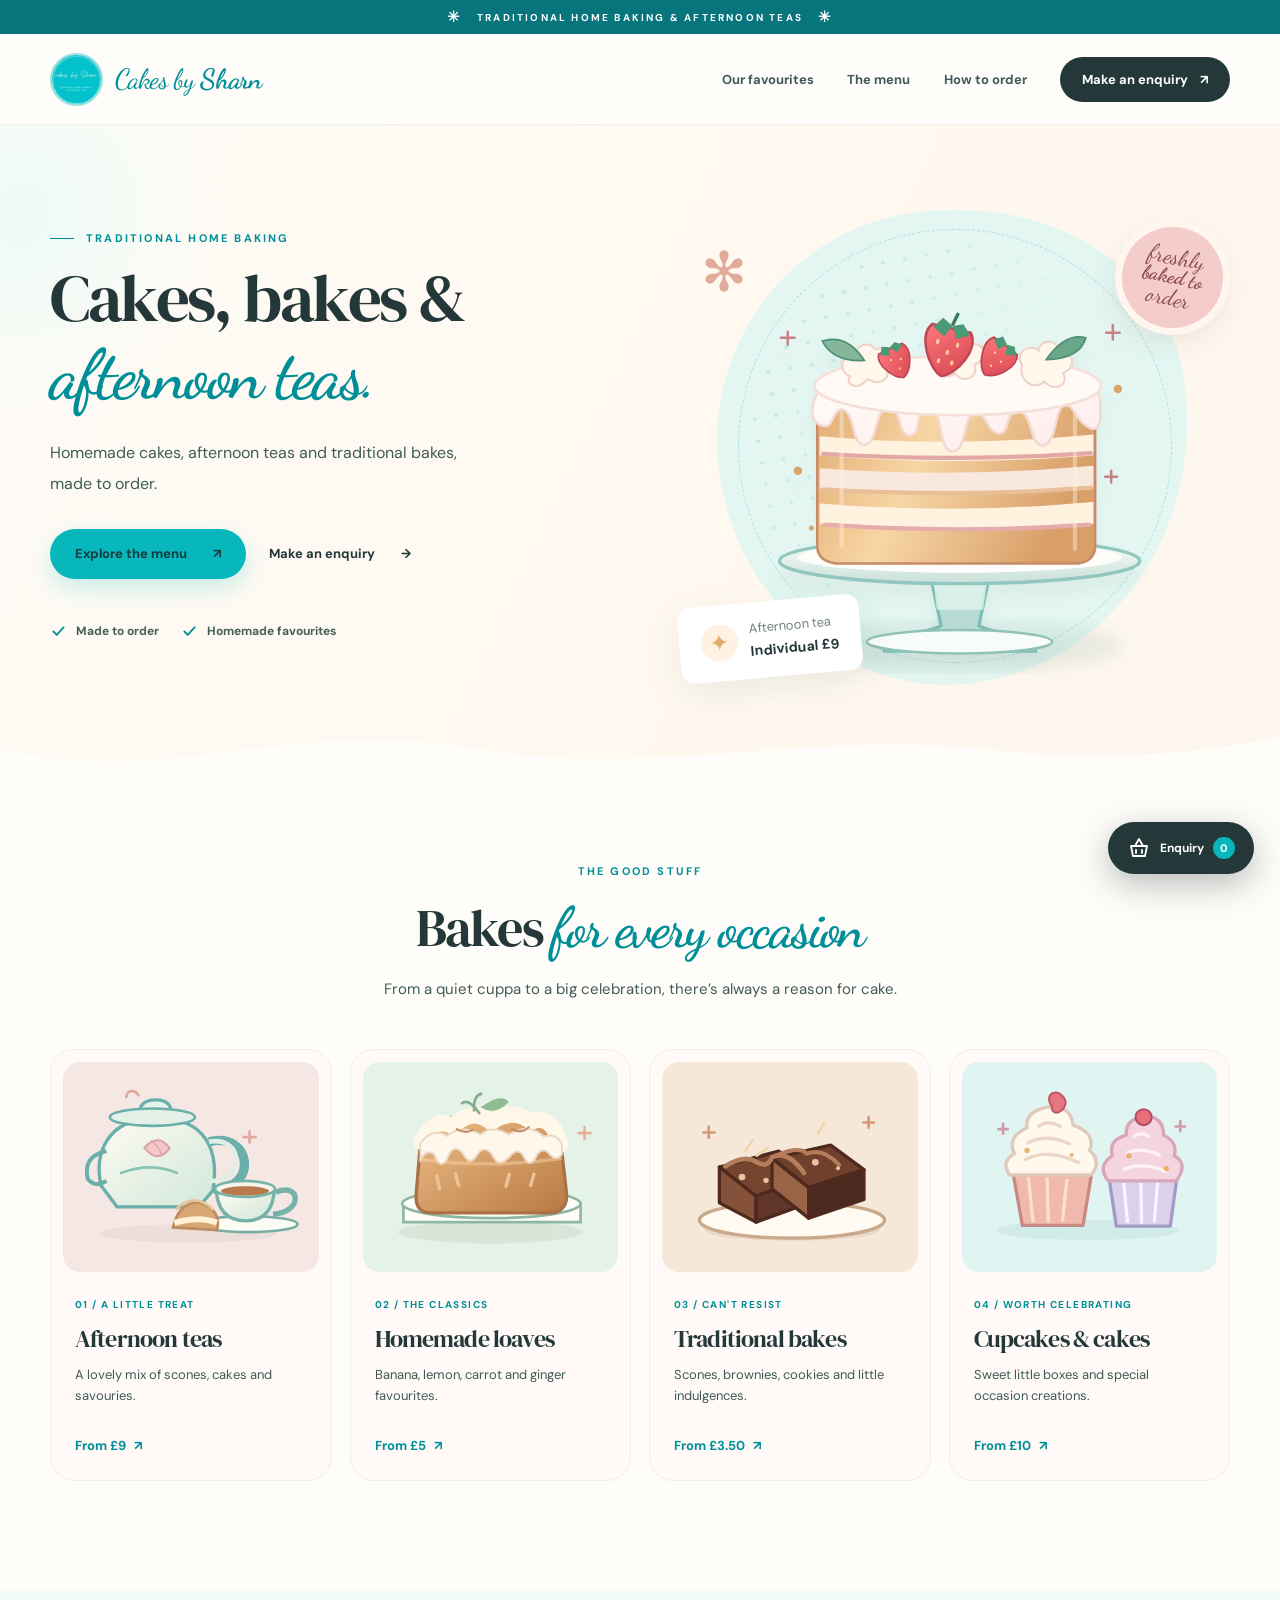
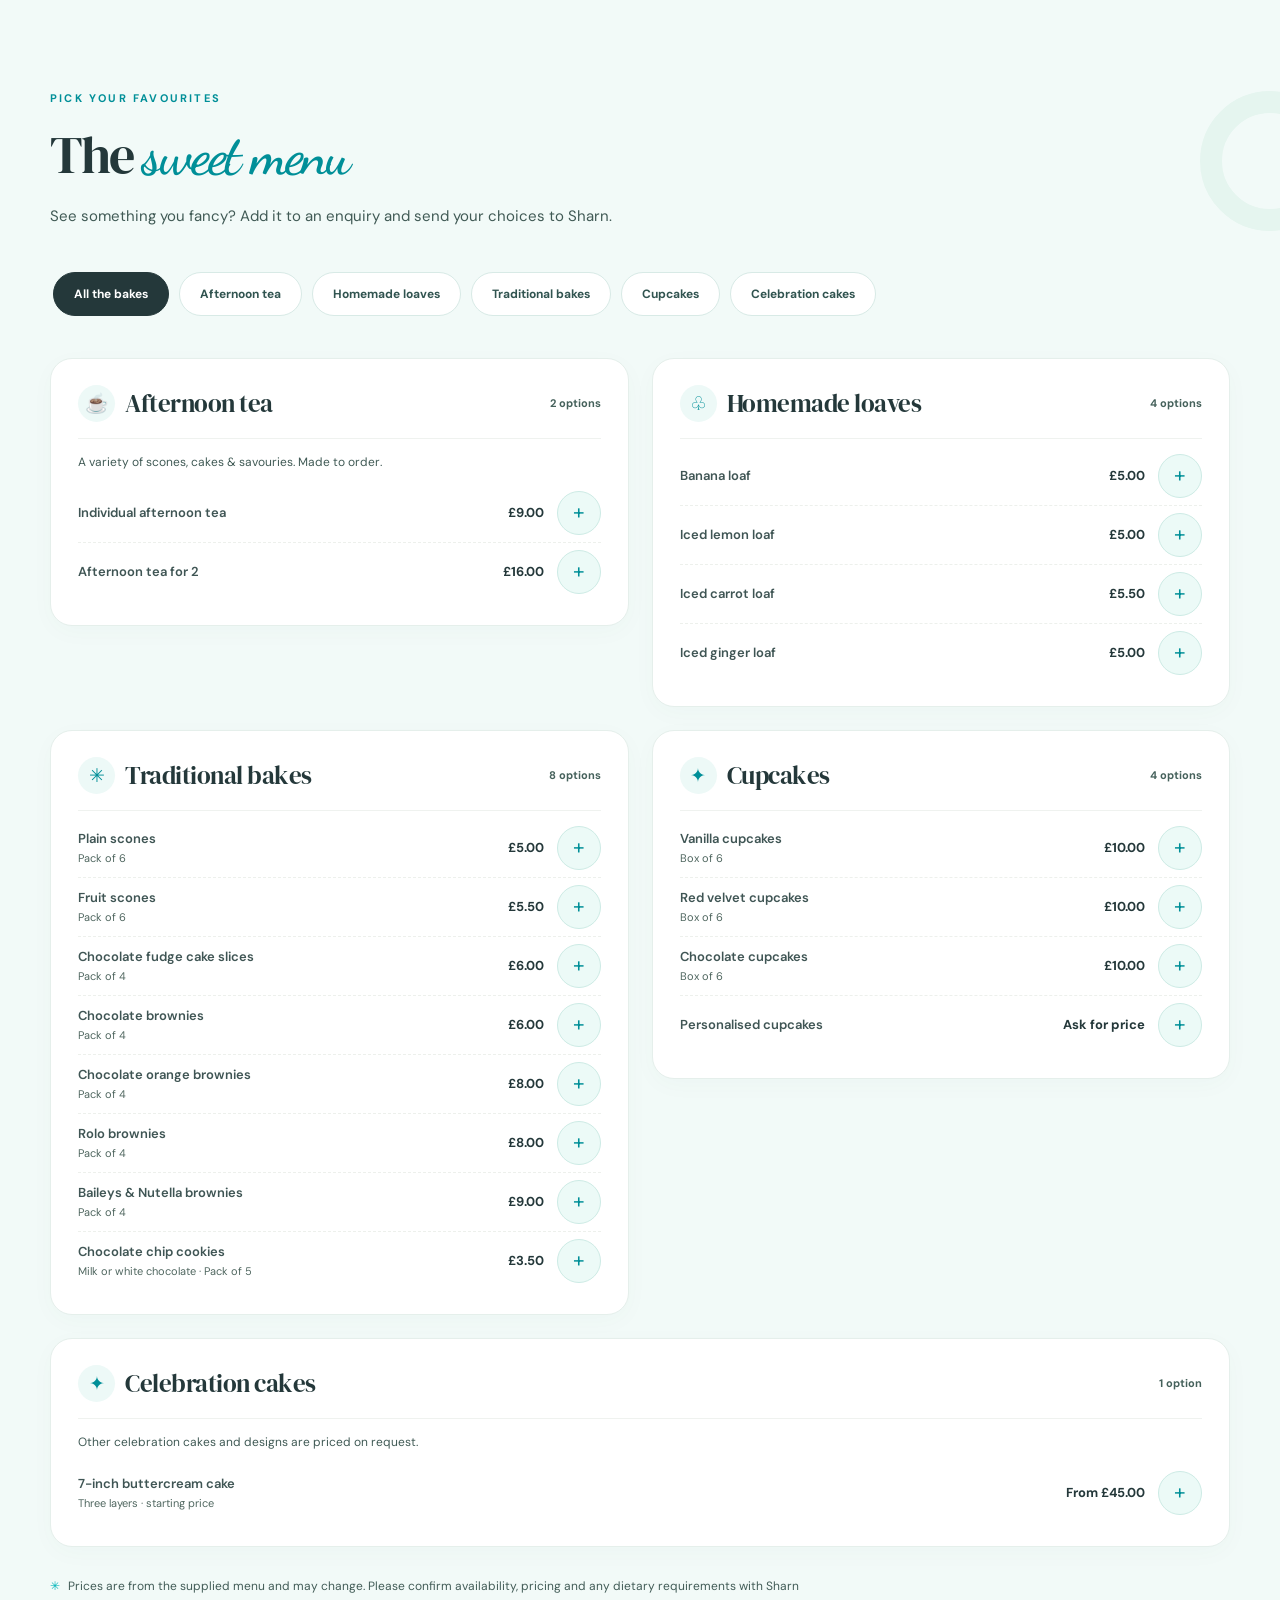
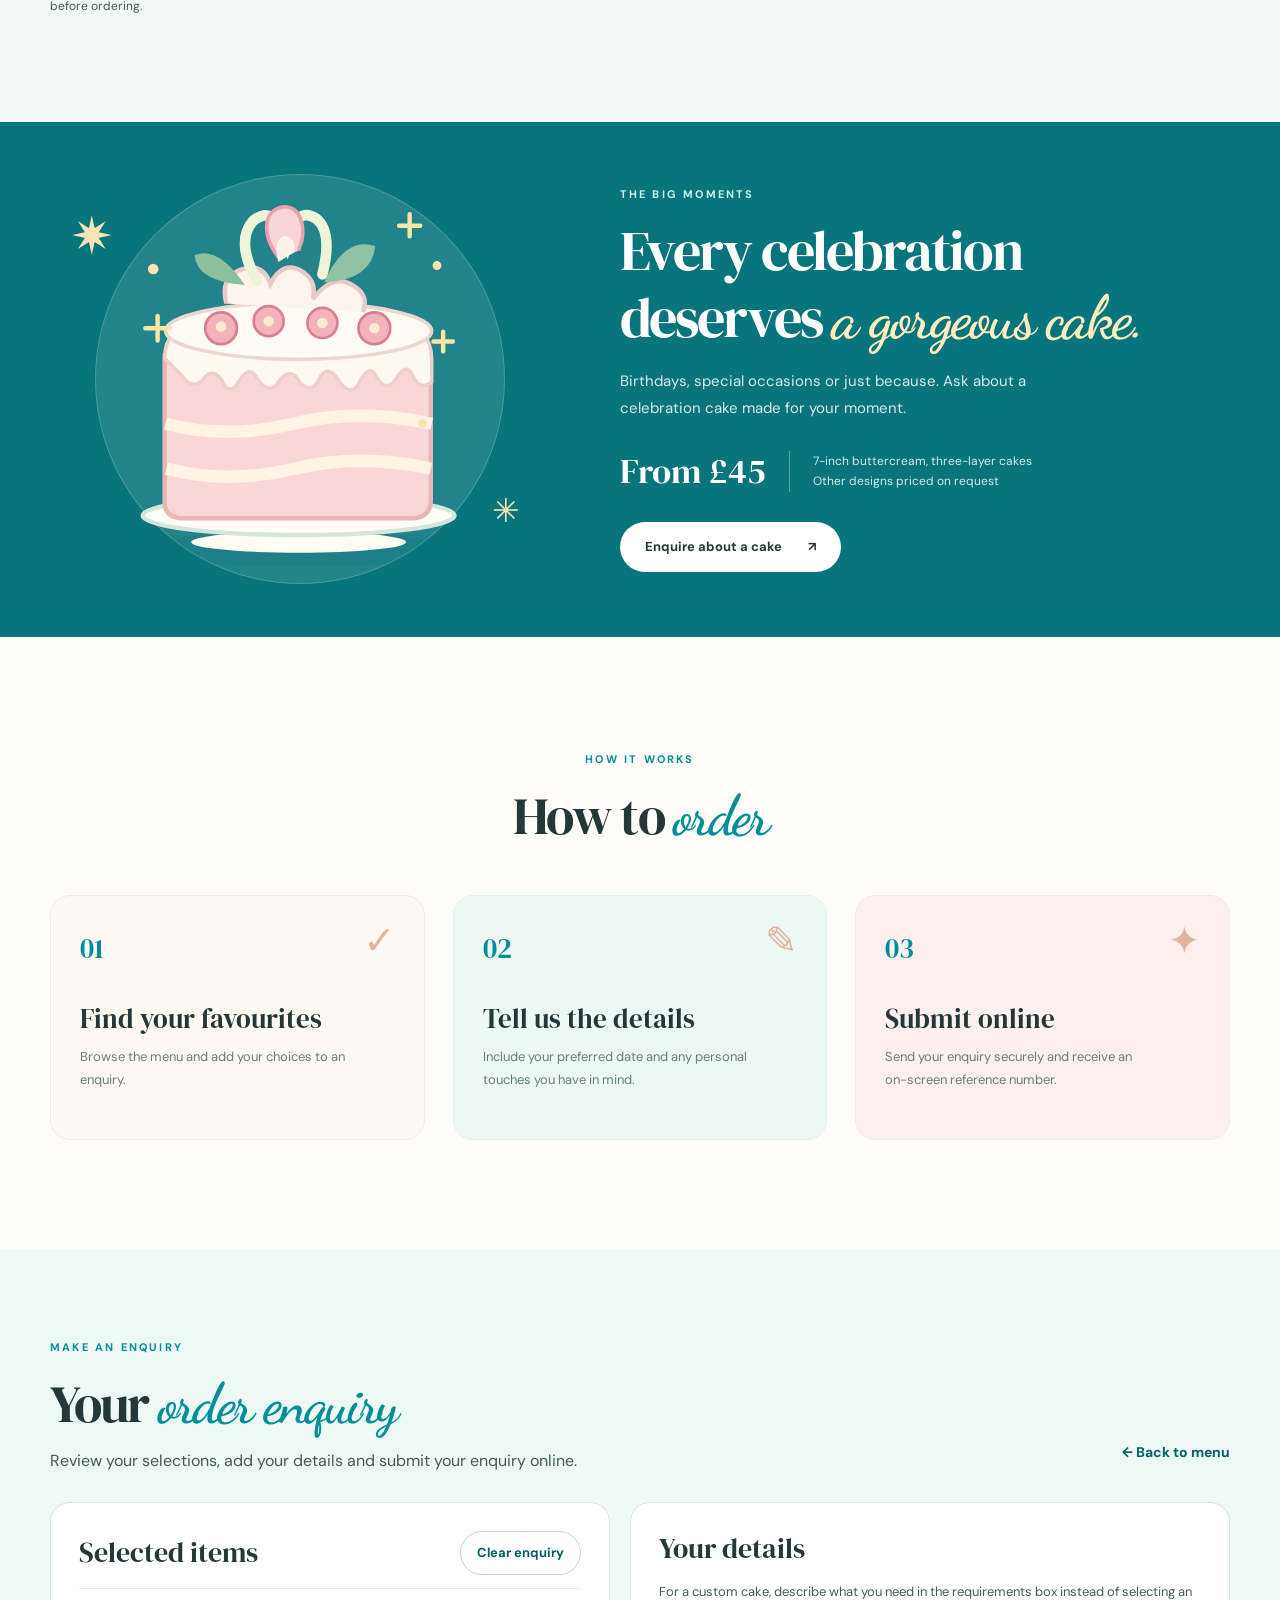
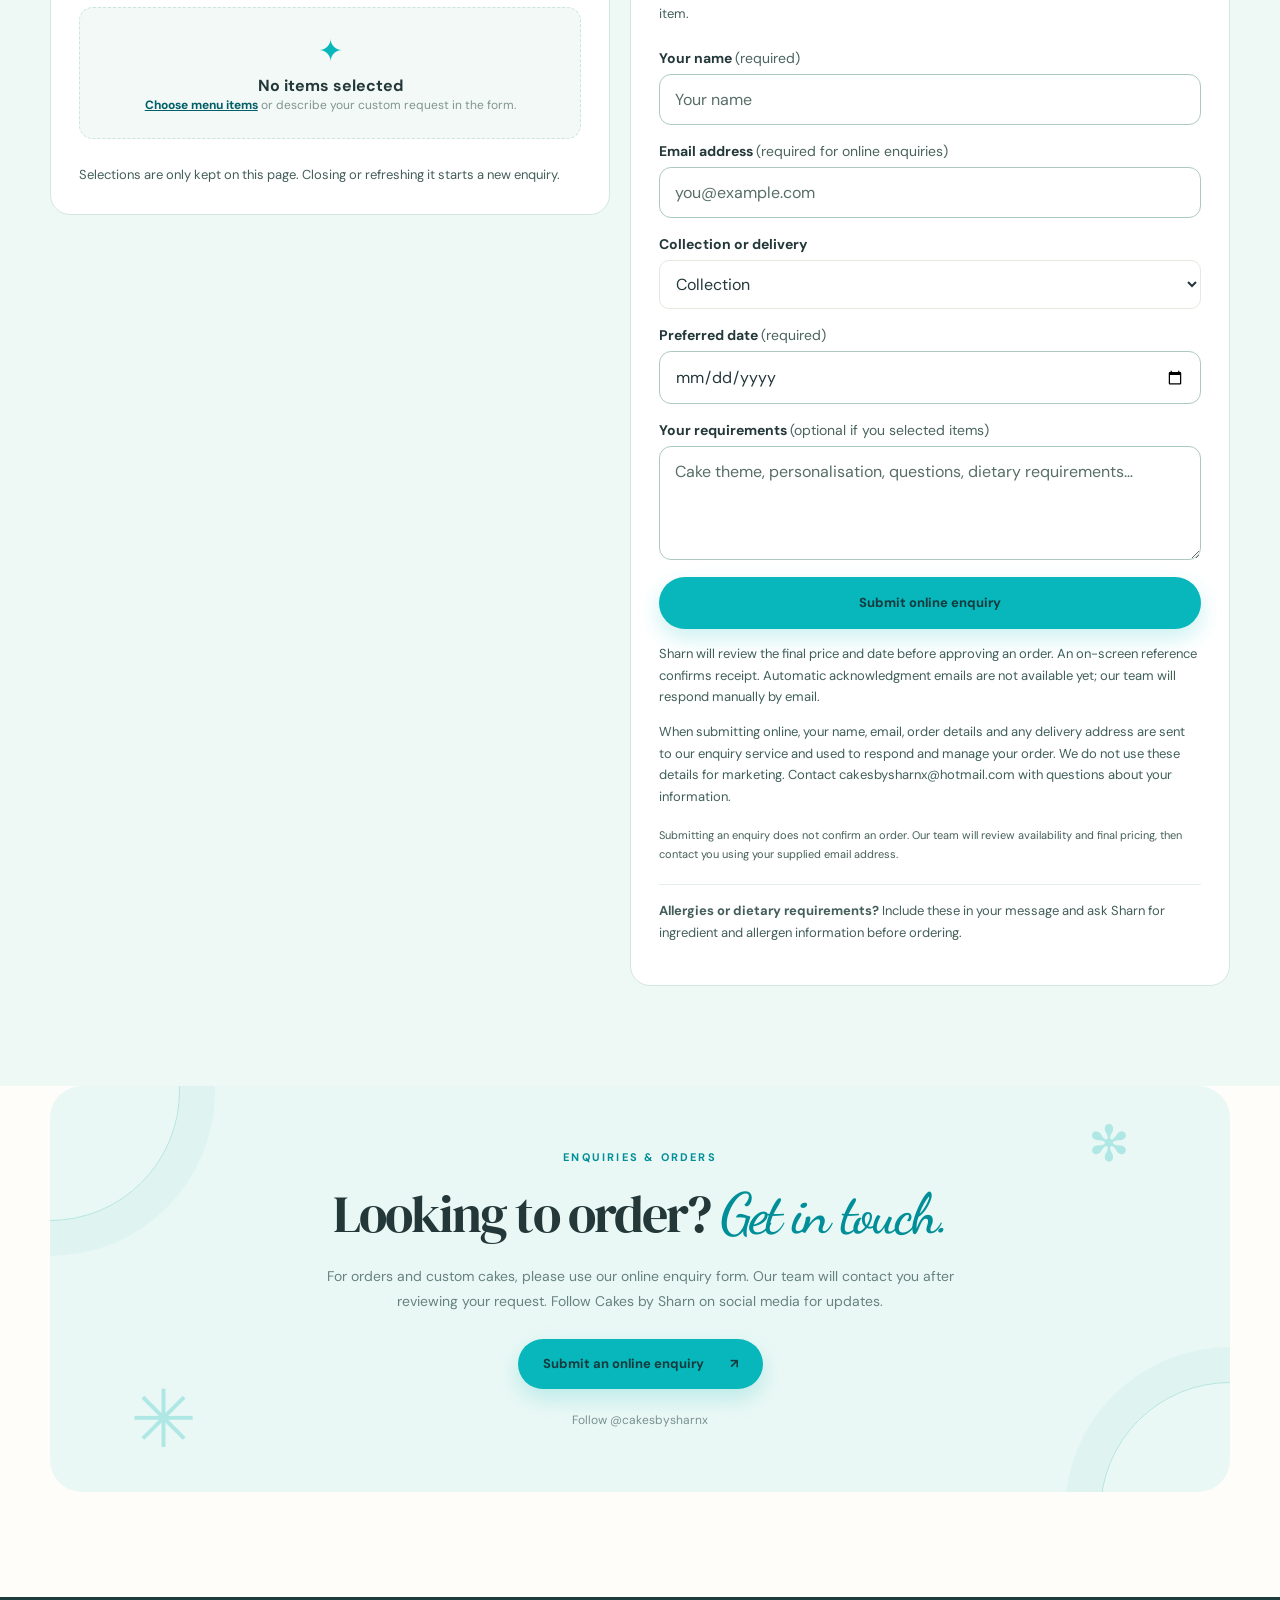
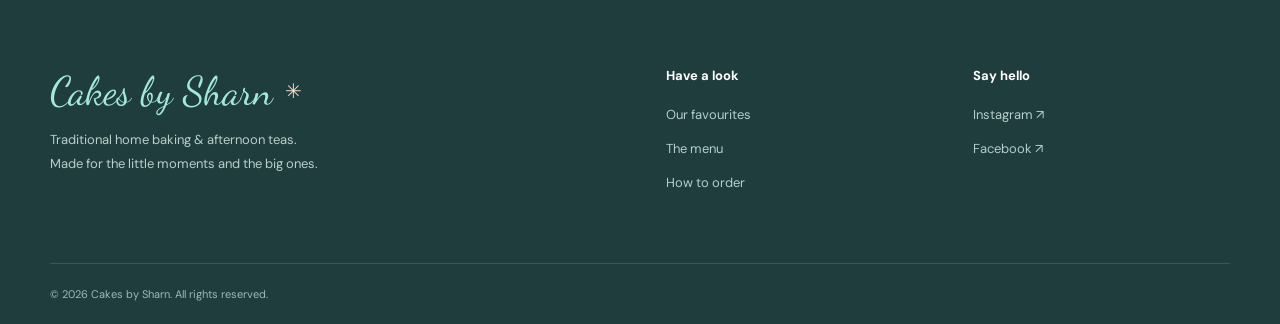
==== index.html @ 615db15a "Restore customer enquiries, repair browser tests and verify live API [live-enquiry-test]" ====
<!doctype html>
<html lang="en-GB">
<head>
  <meta charset="utf-8">
  <meta name="viewport" content="width=device-width, initial-scale=1">
  <meta name="theme-color" content="#0db9be">
  <meta name="description" content="Cakes by Sharn — traditional home baking, afternoon teas, celebration cakes, cupcakes, loaves and sweet treats made to order.">
  <meta property="og:type" content="website">
  <meta property="og:title" content="Cakes by Sharn | Traditional Home Baking & Afternoon Teas">
  <meta property="og:description" content="Traditional home baking, afternoon teas and celebration cakes made to order. Browse the menu and submit an online enquiry.">
  <meta property="og:image" content="https://deanderson96.github.io/CakesBySharn/assets/social-preview.png">
  <meta property="og:url" content="https://deanderson96.github.io/CakesBySharn/">
  <link rel="canonical" href="https://deanderson96.github.io/CakesBySharn/">
  <title>Cakes by Sharn | Traditional Home Baking & Afternoon Teas</title>
  <link rel="icon" href="assets/favicon.svg" type="image/svg+xml">
  <link rel="preconnect" href="https://fonts.googleapis.com">
  <link rel="preconnect" href="https://fonts.gstatic.com" crossorigin>
  <link href="https://fonts.googleapis.com/css2?family=DM+Sans:wght@400;600;700&family=DM+Serif+Display&family=Dancing+Script:wght@600&display=swap" rel="stylesheet">
  <link rel="stylesheet" href="styles.css?v=phase1">
  <script defer src="order-config.js?v=20261115a"></script>
  <script defer src="app.js?v=20261115a"></script>
</head>
<body>
  <a class="skip-link" href="#main">Skip to content</a>
  <div class="announcement"><span class="announcement-sparkle" aria-hidden="true">✳</span> Traditional home baking & afternoon teas <span class="announcement-sparkle" aria-hidden="true">✳</span></div>

  <header class="site-header" id="top">
    <div class="container header-inner">
      <a class="brand" href="#top" aria-label="Cakes by Sharn homepage">
        <img src="assets/cakes-by-sharn-logo.jpg" alt="" width="54" height="54">
        <span class="brand-text">Cakes by <strong>Sharn</strong></span>
      </a>
      <button class="mobile-menu-toggle" type="button" aria-expanded="false" aria-controls="site-nav" aria-label="Open navigation menu">
        <span></span><span></span><span></span>
      </button>
      <nav class="site-nav" id="site-nav" aria-label="Main navigation">
        <a href="#favourites">Our favourites</a>
        <a href="#menu">The menu</a>
        <a href="#how-to-order">How to order</a>
        <a class="nav-order" href="#enquiry">Make an enquiry <span aria-hidden="true">↗</span></a>
      </nav>
    </div>
  </header>

  <main id="main">
    <section class="hero" aria-labelledby="hero-title">
      <div class="container hero-grid">
        <div class="hero-copy">
          <p class="eyebrow"><span class="eyebrow-line" aria-hidden="true"></span> Traditional home baking</p>
          <h1 id="hero-title">Cakes, bakes &amp; <em>afternoon teas.</em></h1>
          <p class="hero-description">Homemade cakes, afternoon teas and traditional bakes, made to order.</p>
          <div class="hero-actions">
            <a class="button button-primary" href="#menu">Explore the menu <span aria-hidden="true">↗</span></a>
            <a class="button button-text" href="#enquiry">Make an enquiry <span aria-hidden="true">→</span></a>
          </div>
          <div class="hero-highlights" aria-label="What we make">
            <span><svg viewBox="0 0 20 20" aria-hidden="true"><path d="m4 10 4 4 8-9"/></svg> Made to order</span>
            <span><svg viewBox="0 0 20 20" aria-hidden="true"><path d="m4 10 4 4 8-9"/></svg> Homemade favourites</span>
          </div>
        </div>
        <div class="hero-art">
          <div class="hero-art-pattern" aria-hidden="true"></div>
          <img class="hero-cake" src="assets/hero-cake.svg" alt="Illustration of a strawberry-topped layer cake on a cake stand" width="640" height="640">
          <div class="hero-sticker"><span>freshly</span><strong>baked to</strong><span>order</span></div>
          <div class="hero-price-card"><span class="price-card-icon" aria-hidden="true">✦</span><span>Afternoon tea<br><strong>Individual £9</strong></span></div>
          <span class="hero-squiggle" aria-hidden="true">✻</span>
        </div>
      </div>
      <div class="hero-wave" aria-hidden="true"><svg viewBox="0 0 1440 70" preserveAspectRatio="none"><path d="M0,30 C180,80 330,-10 530,29 C720,67 915,8 1100,30 C1245,47 1355,35 1440,15 L1440,70 L0,70Z"/></svg></div>
    </section>

    <section class="intro-section" id="favourites" aria-labelledby="favourites-heading">
      <div class="container">
        <div class="section-heading centre">
          <p class="eyebrow">The good stuff</p>
          <h2 id="favourites-heading">Bakes <em>for every occasion</em></h2>
          <p>From a quiet cuppa to a big celebration, there’s always a reason for cake.</p>
        </div>
        <div class="feature-grid">
          <a class="feature-card feature-tea" href="#menu" data-filter-link="afternoon-tea">
            <div class="feature-illustration"><img src="assets/afternoon-tea.svg" alt="Illustrated teapot, teacup and scone" loading="lazy"></div>
            <div class="feature-text"><span class="feature-kicker">01 / A little treat</span><h3>Afternoon teas</h3><p>A lovely mix of scones, cakes and savouries.</p><span class="feature-link">From £9 <span aria-hidden="true">↗</span></span></div>
          </a>
          <a class="feature-card feature-loaf" href="#menu" data-filter-link="loaves">
            <div class="feature-illustration"><img src="assets/loaf.svg" alt="Illustrated iced loaf cake" loading="lazy"></div>
            <div class="feature-text"><span class="feature-kicker">02 / The classics</span><h3>Homemade loaves</h3><p>Banana, lemon, carrot and ginger favourites.</p><span class="feature-link">From £5 <span aria-hidden="true">↗</span></span></div>
          </a>
          <a class="feature-card feature-brownie" href="#menu" data-filter-link="traditional-bakes">
            <div class="feature-illustration"><img src="assets/brownies.svg" alt="Illustrated chocolate brownies" loading="lazy"></div>
            <div class="feature-text"><span class="feature-kicker">03 / Can't resist</span><h3>Traditional bakes</h3><p>Scones, brownies, cookies and little indulgences.</p><span class="feature-link">From £3.50 <span aria-hidden="true">↗</span></span></div>
          </a>
          <a class="feature-card feature-cupcake" href="#menu" data-filter-link="cupcakes">
            <div class="feature-illustration"><img src="assets/cupcakes.svg" alt="Illustrated cupcakes with icing" loading="lazy"></div>
            <div class="feature-text"><span class="feature-kicker">04 / Worth celebrating</span><h3>Cupcakes & cakes</h3><p>Sweet little boxes and special occasion creations.</p><span class="feature-link">From £10 <span aria-hidden="true">↗</span></span></div>
          </a>
        </div>
      </div>
    </section>

    <section class="menu-section" id="menu" aria-labelledby="menu-title">
      <div class="container">
        <div class="menu-section-top">
          <div class="section-heading">
            <p class="eyebrow">Pick your favourites</p>
            <h2 id="menu-title">The <em>sweet menu</em></h2>
            <p>See something you fancy? Add it to an enquiry and send your choices to Sharn.</p>
          </div>
          
        </div>
        <div class="menu-filter-wrap" role="group" aria-label="Filter menu categories">
          <div class="menu-filters" id="menu-filters"></div>
        </div>
        <div class="menu-groups" id="menu-groups" aria-live="polite"></div>
        <div class="menu-footnote"><span aria-hidden="true">✳</span> Prices are from the supplied menu and may change. Please confirm availability, pricing and any dietary requirements with Sharn before ordering.</div>
      </div>
    </section>

    <section class="celebration-section" id="celebrations" aria-labelledby="celebration-heading">
      <div class="container celebration-inner">
        <div class="celebration-art" aria-hidden="true">
          <span class="celebration-star star-one">✷</span><span class="celebration-star star-two">✳</span>
          <img src="assets/celebration-cake.svg" alt="">
        </div>
        <div class="celebration-copy">
          <p class="eyebrow">The big moments</p>
          <h2 id="celebration-heading">Every celebration deserves <em>a gorgeous cake.</em></h2>
          <p>Birthdays, special occasions or just because. Ask about a celebration cake made for your moment.</p>
          <div class="celebration-price"><strong>From £45</strong><span>7-inch buttercream, three-layer cakes<br>Other designs priced on request</span></div>
          <button class="button button-white" type="button" data-add="celebration-cakes:0">Enquire about a cake <span aria-hidden="true">↗</span></button>
        </div>
      </div>
    </section>

    <section class="ordering-section" id="how-to-order" aria-labelledby="order-title">
      <div class="container">
        <div class="section-heading centre">
          <p class="eyebrow">How it works</p>
          <h2 id="order-title">How to <em>order</em></h2>
        </div>
        <div class="steps-grid">
          <div class="step"><span class="step-number">01</span><span class="step-symbol" aria-hidden="true">✓</span><h3>Find your favourites</h3><p>Browse the menu and add your choices to an enquiry.</p></div>
          <div class="step"><span class="step-number">02</span><span class="step-symbol" aria-hidden="true">✎</span><h3>Tell us the details</h3><p>Include your preferred date and any personal touches you have in mind.</p></div>
          <div class="step"><span class="step-number">03</span><span class="step-symbol" aria-hidden="true">✦</span><h3>Submit online</h3><p>Send your enquiry securely and receive an on-screen reference number.</p></div>
        </div>
      </div>
    </section>

    <section class="enquiry-section" id="enquiry" aria-labelledby="enquiry-title">
      <div class="container">
        <div class="enquiry-heading">
          <div><p class="eyebrow">Make an enquiry</p><h2 id="enquiry-title">Your <em>order enquiry</em></h2><p>Review your selections, add your details and submit your enquiry online.</p></div>
          <a class="enquiry-back" href="#menu">← Back to menu</a>
        </div>
        <div class="enquiry-layout">
          <div class="enquiry-panel enquiry-summary" aria-labelledby="enquiry-summary-title">
            <div class="enquiry-summary-header"><h3 id="enquiry-summary-title">Selected items</h3><button class="clear-enquiry" id="clear-enquiry" type="button">Clear enquiry</button></div>
            <div id="basket-items" aria-live="polite"></div>
            <div id="basket-total" class="basket-total" hidden></div>
            <p class="enquiry-session-note">Selections are only kept on this page. Closing or refreshing it starts a new enquiry.</p>
          </div>
          <div class="enquiry-panel enquiry-details">
            <h3>Your details</h3><p class="enquiry-intro">For a custom cake, describe what you need in the requirements box instead of selecting an item.</p>
            <form id="enquiry-form" novalidate>
          <p class="enquiry-error" id="enquiry-error" role="alert" tabindex="-1" hidden></p>
        <div class="form-field"><label for="customer-name">Your name <span>(required)</span></label><input id="customer-name" name="name" type="text" autocomplete="name" placeholder="Your name"></div>
        <div class="form-field"><label for="customer-email">Email address <span>(required for online enquiries)</span></label><input id="customer-email" name="email" type="email" autocomplete="email" maxlength="254" placeholder="you@example.com"></div>
        <div class="form-field"><label for="fulfilment-method">Collection or delivery</label><select id="fulfilment-method" name="fulfilment"><option value="collection">Collection</option><option value="delivery">Delivery</option></select></div>
        <div class="form-field" id="delivery-address-field" hidden><label for="delivery-address">Delivery address</label><textarea id="delivery-address" name="deliveryAddress" rows="2" maxlength="500" placeholder="Address and postcode"></textarea></div>
        <div class="form-field"><label for="preferred-date">Preferred date <span>(required)</span></label><input id="preferred-date" name="preferredDate" type="date"></div>
        <div class="form-field"><label for="order-notes">Your requirements <span>(optional if you selected items)</span></label><textarea id="order-notes" name="notes" rows="4" placeholder="Cake theme, personalisation, questions, dietary requirements…"></textarea></div>
        <div id="online-enquiry-panel" hidden><div class="enquiry-honeypot" aria-hidden="true"><label>Website <input id="enquiry-website" name="website" type="text" tabindex="-1" autocomplete="off"></label></div><button class="button button-primary enquiry-email" type="button" id="submit-online-enquiry">Submit online enquiry</button><p class="enquiry-email-help">Sharn will review the final price and date before approving an order. An on-screen reference confirms receipt. Automatic acknowledgment emails are not available yet; our team will respond manually by email.</p><p class="enquiry-email-help">When submitting online, your name, email, order details and any delivery address are sent to our enquiry service and used to respond and manage your order. We do not use these details for marketing. Contact <a href="mailto:cakesbysharnx@hotmail.com">cakesbysharnx@hotmail.com</a> with questions about your information.</p><p id="online-enquiry-result" role="status" aria-live="polite"></p></div>
        <p class="drawer-note">Submitting an enquiry does not confirm an order. Our team will review availability and final pricing, then contact you using your supplied email address.</p>
      <p class="allergen-note"><strong>Allergies or dietary requirements?</strong> Include these in your message and ask Sharn for ingredient and allergen information before ordering.</p>
        </form>
          </div>
        </div>
      </div>
    </section>

    <section class="contact-section" id="contact" aria-labelledby="contact-heading">
      <div class="container contact-card">
        <div class="contact-decoration decor-left" aria-hidden="true">✳</div>
        <div class="contact-decoration decor-right" aria-hidden="true">✻</div>
        <div class="contact-content">
          <p class="eyebrow">Enquiries & orders</p>
          <h2 id="contact-heading">Looking to order? <em>Get in touch.</em></h2>
          <p>For orders and custom cakes, please use our online enquiry form. Our team will contact you after reviewing your request. Follow Cakes by Sharn on social media for updates.</p>
          <div class="contact-actions">
            <a class="button button-primary" href="#enquiry">Submit an online enquiry <span aria-hidden="true">↗</span></a>
          </div>
          <p class="contact-handle">Follow @cakesbysharnx</p>
        </div>
      </div>
    </section>
  </main>

  <footer class="site-footer">
    <div class="container footer-grid">
      <div class="footer-about"><a class="footer-brand" href="#top">Cakes by Sharn<span>✳</span></a><p>Traditional home baking & afternoon teas.<br>Made for the little moments and the big ones.</p></div>
      <div class="footer-nav"><strong>Have a look</strong><a href="#favourites">Our favourites</a><a href="#menu">The menu</a><a href="#how-to-order">How to order</a></div>
      <div class="footer-nav"><strong>Say hello</strong><a href="https://www.instagram.com/cakesbysharnx/" target="_blank" rel="noopener noreferrer">Instagram ↗</a><a href="https://www.facebook.com/cakesbysharnx/" target="_blank" rel="noopener noreferrer">Facebook ↗</a></div>
    </div>
    <div class="container footer-bottom"><span>© <span id="year">2026</span> Cakes by Sharn. All rights reserved.</span></div>
  </footer>

  <a class="basket-fab" id="basket-trigger" href="#enquiry" aria-label="View your order enquiry">
    <svg width="24" height="24" viewBox="0 0 24 24" fill="none" stroke="currentColor" stroke-width="1.8" stroke-linecap="round" stroke-linejoin="round" aria-hidden="true"><path d="m4 10 2 10h12l2-10H4Z"/><path d="m8 10 4-7 4 7"/><path d="M9 14v3M15 14v3"/></svg>
    <span class="basket-fab-label">Enquiry</span><span class="basket-count" id="basket-count" aria-live="polite">0</span>
  </a>
  <div class="toast" id="toast" role="status" aria-live="polite"></div>
</body>
</html>
---- styles.css ----
:root {
  --teal: #08b7bb;
  --teal-dark: #008f98;
  --ink: #24383a;
  --ink-soft: #5e7170;
  --cream: #fffdf9;
  --paper: #fff8ef;
  --light-mint: #eaf9f7;
  --pink: #fae2de;
  --border: #e7e8df;
  --serif: 'DM Serif Display', Georgia, serif;
  --sans: 'DM Sans', Arial, sans-serif;
  --script: 'Dancing Script', 'Brush Script MT', cursive;
  --shadow: 0 17px 50px rgba(27, 70, 69, .09);
}
*, *::before, *::after { box-sizing: border-box; }
html { scroll-behavior: smooth; scroll-padding-top: 100px; }
html, body { overflow-x: clip; }
body { margin: 0; color: var(--ink); background: var(--cream); font-family: var(--sans); -webkit-font-smoothing: antialiased; }
body.drawer-open { overflow: hidden; }
img, svg { display: block; max-width: 100%; }
button, input, textarea { font: inherit; }
button { cursor: pointer; }
a { color: inherit; text-decoration: none; }
button:focus-visible, a:focus-visible, input:focus-visible, textarea:focus-visible { outline: 3px solid #e4a44c; outline-offset: 4px; }
::selection { background: #b6eeee; color: var(--ink); }
.container { width: min(1180px, calc(100% - 64px)); margin-inline: auto; }
.skip-link { position: fixed; z-index: 1000; top: -80px; left: 16px; background: var(--ink); color: white; padding: 12px 20px; border-radius: 8px; }
.skip-link:focus { top: 12px; }
.announcement { min-height: 34px; display: flex; align-items: center; justify-content: center; gap: 15px; padding: 6px 15px; background: var(--teal); color: #fff; font-size: 10px; text-align: center; text-transform: uppercase; letter-spacing: .22em; font-weight: 700; }
.announcement-sparkle { font-size: 15px; }
.site-header { height: 91px; position: sticky; top: 0; z-index: 40; background: rgba(255, 253, 249, .97); border-bottom: 1px solid rgba(19, 82, 80, .065); backdrop-filter: blur(16px); }
.header-inner { height: 100%; display: flex; align-items: center; justify-content: space-between; gap: 30px; }
.brand { display: inline-flex; align-items: center; gap: 12px; white-space: nowrap; }
.brand img { width: 53px; height: 53px; object-fit: cover; border-radius: 50%; border: 2px solid rgba(8, 183, 187, .4); }
.brand-text { font-family: var(--script); font-size: 28px; color: var(--teal-dark); line-height: 1; letter-spacing: -.03em; }
.brand-text strong { font-weight: 700; }
.site-nav { display: flex; align-items: center; gap: clamp(20px, 2.6vw, 38px); }
.site-nav a { font-size: 13px; font-weight: 700; color: #40595a; transition: color .2s ease; }
.site-nav a:hover { color: var(--teal-dark); }
.site-nav .nav-order { background: var(--ink); color: white; padding: 14px 22px; border-radius: 100px; }
.nav-order span { padding-left: 9px; }
.site-nav .nav-order:hover { background: var(--teal-dark); color: white; }
.mobile-menu-toggle { display: none; border: 0; background: transparent; padding: 12px; }
.mobile-menu-toggle span { display: block; width: 24px; height: 2px; border-radius: 1px; background: var(--ink); margin: 5px; }

/* Hero */
.hero { position: relative; isolation: isolate; background: linear-gradient(115deg, #fdfbf6 0%, #fff8ef 62%, #fdf6ee 100%); overflow: hidden; }
.hero::before { content: ''; position: absolute; width: 400px; height: 400px; background: radial-gradient(circle, #edfaf7 0, transparent 68%); left: -180px; top: -110px; z-index: -1; }
.hero-grid { min-height: 630px; display: grid; grid-template-columns: 1.05fr .95fr; align-items: center; gap: 20px; padding-block: 45px 60px; }
.hero-copy { max-width: 605px; position: relative; z-index: 2; padding-bottom: 20px; }
.eyebrow { display: flex; align-items: center; gap: 12px; font-size: 11px; font-weight: 700; letter-spacing: .2em; color: var(--teal-dark); text-transform: uppercase; margin: 0 0 18px; }
.eyebrow-line { width: 24px; height: 1px; background: currentColor; }
h1, h2, h3, p { margin-top: 0; }
h1, h2, h3 { font-weight: 400; }
h1, h2 { font-family: var(--serif); letter-spacing: -.036em; }
h1 { font-size: clamp(57px, 5.25vw, 82px); line-height: 1.035; margin: 0 0 25px; max-width: 675px; }
h1 em, h2 em { font-family: var(--script); font-style: normal; color: var(--teal-dark); font-weight: 600; letter-spacing: -.045em; white-space: normal; }
h1 em { display: block; font-size: 1.03em; line-height: 1.1; margin-top: 4px; }
.hero-description { max-width: 430px; color: #667677; font-size: 16px; line-height: 1.9; margin-bottom: 30px; }
.hero-actions { display: flex; gap: 22px; align-items: center; flex-wrap: wrap; }
.button { display: inline-flex; align-items: center; justify-content: center; gap: 26px; border-radius: 40px; border: 1px solid transparent; padding: 16px 24px; font-size: 13px; font-weight: 700; line-height: 1.2; transition: transform .2s ease, background .2s ease, box-shadow .2s ease; white-space: nowrap; }
.button:hover { transform: translateY(-2px); }
.button-primary { background: var(--teal); color: white; box-shadow: 0 9px 22px rgba(8, 183, 187, .21); }
.button-primary:hover { background: var(--teal-dark); box-shadow: 0 10px 25px rgba(8, 183, 187, .25); }
.button-text { padding-inline: 0; color: var(--ink); }
.button-text:hover { color: var(--teal-dark); }
.button-outline { color: var(--ink); border-color: #beddd9; background: rgba(255,255,255,.5); }
.button-outline:hover { background: white; }
.button-white { color: var(--ink); background: white; }
.button-white:hover { background: #fff7eb; }
.hero-highlights { display: flex; flex-wrap: wrap; gap: 22px; margin-top: 44px; font-size: 12px; font-weight: 700; color: #71817f; }
.hero-highlights span { display: inline-flex; align-items: center; gap: 9px; }
.hero-highlights svg { width: 17px; height: 17px; fill: none; stroke: var(--teal-dark); stroke-width: 2.2; stroke-linecap: round; stroke-linejoin: round; }
.hero-art { width: 100%; max-width: 600px; aspect-ratio: 1/1; position: relative; display: flex; justify-content: center; align-items: center; margin-left: auto; }
.hero-art-pattern { position: absolute; inset: 7%; background: #e3f6f1; border-radius: 48% 52% 53% 47% / 49% 43% 57% 51%; transform: rotate(-10deg); }
.hero-art-pattern::before { content: ''; position: absolute; inset: 20px; border: 1.5px dashed rgba(6, 166, 170, .25); border-radius: 50%; }
.hero-art-pattern::after { content: ''; position: absolute; inset: 7%; border-radius: 50%; background-image: radial-gradient(rgba(6,158,160,.2) 1.8px, transparent 1.9px); background-size: 22px 22px; mask-image: linear-gradient(130deg, #000, transparent 60%); }
.hero-cake { width: 98%; height: auto; position: relative; z-index: 1; filter: drop-shadow(0 14px 7px rgba(94,89,71,.05)); animation: float-cake 6s ease-in-out infinite; }
@keyframes float-cake { 0%, 100% { transform: translateY(0); } 50% { transform: translateY(-8px); } }
.hero-sticker { position: absolute; width: 115px; height: 115px; z-index: 2; top: 9%; right: 0; border-radius: 50%; transform: rotate(12deg); display: flex; align-items: center; justify-content: center; flex-direction: column; background: #f4ccca; border: 7px solid #fff6ef; color: #8c4b51; box-shadow: 0 10px 25px #915c4a1c; font-family: var(--script); font-size: 23px; line-height: .95; text-align: center; }
.hero-sticker strong { font-size: 20px; }
.hero-price-card { position: absolute; z-index: 2; bottom: 8%; left: 0; display: flex; gap: 12px; align-items: center; background: white; box-shadow: 0 12px 35px #40656418; padding: 16px 22px; border-radius: 13px; font-size: 13px; line-height: 1.6; color: #71817f; transform: rotate(-5deg); }
.hero-price-card strong { color: var(--ink); font-size: 14px; }
.price-card-icon { color: #e4ad6c; background: #fff2e3; width: 37px; height: 37px; border-radius: 50%; display: grid; place-items: center; font-size: 24px; }
.hero-squiggle { position: absolute; top: 12%; left: 4%; z-index: 2; color: #e1aa9a; font-size: 55px; }
.hero-wave { position: absolute; bottom: -1px; left: 0; width: 100%; height: 58px; }
.hero-wave svg { width: 100%; height: 100%; fill: var(--cream); }

/* Shared sections */
section { scroll-margin-top: 85px; }
.intro-section { padding: 83px 0 110px; }
.section-heading { max-width: 650px; }
.section-heading.centre { margin: 0 auto 46px; text-align: center; }
.section-heading.centre .eyebrow { justify-content: center; }
h2 { font-size: clamp(38px, 4.1vw, 55px); line-height: 1.15; margin-bottom: 15px; }
h2 em { font-size: 1.08em; }
.section-heading > p:not(.eyebrow) { color: var(--ink-soft); font-size: 15px; line-height: 1.8; }
.feature-grid { display: grid; grid-template-columns: repeat(4, 1fr); gap: 18px; }
.feature-card { display: block; border-radius: 24px; padding: 12px 12px 25px; background: #fffaf7; border: 1px solid #f1eeea; transition: transform .25s ease, box-shadow .25s ease; overflow: hidden; }
.feature-card:hover { transform: translateY(-5px); box-shadow: var(--shadow); }
.feature-illustration { aspect-ratio: 1.22/1; border-radius: 17px; display: flex; align-items: center; justify-content: center; overflow: hidden; }
.feature-illustration img { width: 94%; height: 94%; object-fit: contain; transition: transform .3s ease; }
.feature-card:hover img { transform: scale(1.06) rotate(-2deg); }
.feature-tea .feature-illustration { background: #f5e8e4; }
.feature-loaf .feature-illustration { background: #e5f2e7; }
.feature-brownie .feature-illustration { background: #f5e8d9; }
.feature-cupcake .feature-illustration { background: #e0f4f2; }
.feature-text { padding: 20px 12px 0; }
.feature-kicker { color: var(--teal-dark); text-transform: uppercase; letter-spacing: .14em; font-size: 10px; font-weight: 700; }
.feature-text h3 { font-family: var(--serif); font-size: 24px; letter-spacing: -.035em; margin: 9px 0; }
.feature-text p { color: var(--ink-soft); line-height: 1.65; min-height: 54px; font-size: 13px; margin: 0 0 16px; }
.feature-link { display: inline-flex; gap: 8px; color: var(--teal-dark); font-size: 13px; font-weight: 700; }

/* Menu */
.menu-section { padding: 100px 0 105px; background: #f2faf8; position: relative; }
.menu-section::before { content: ''; display: block; position: absolute; width: 140px; height: 140px; right: -60px; top: 100px; border: 22px solid #e5f5ef; border-radius: 50%; }
.menu-section-top { display: flex; justify-content: space-between; align-items: center; }
.menu-section-top .section-heading { max-width: 585px; }
.menu-doodle { flex: 0 0 auto; font-size: 14px; letter-spacing: .12em; color: var(--teal-dark); font-family: var(--script); text-align: center; line-height: 1; transform: rotate(12deg); padding: 0 55px; }
.menu-doodle span { font-size: 55px; line-height: .9; }
.menu-filter-wrap { overflow: auto hidden; margin: 24px 0 32px; scrollbar-width: thin; }
.menu-filters { display: flex; width: max-content; max-width: none; gap: 10px; padding: 3px 3px 10px; }
.filter-button { border: 1px solid #d8eae6; border-radius: 100px; background: #fff; padding: 11px 20px; font-size: 12px; font-weight: 700; color: #658381; white-space: nowrap; }
.filter-button:hover { border-color: var(--teal); }
.filter-button.active { background: var(--ink); color: white; border-color: var(--ink); }
.menu-groups { display: grid; grid-template-columns: repeat(2, minmax(0,1fr)); align-items: start; gap: 23px; }
.menu-group { border: 1px solid #e5efeb; border-radius: 22px; padding: 26px 27px 24px; background: #fff; box-shadow: 0 6px 25px rgba(47, 96, 89, .028); }
.menu-group:last-child:nth-child(odd) { grid-column: 1 / -1; }
.menu-group-heading { display: flex; align-items: center; justify-content: space-between; gap: 12px; padding-bottom: 16px; margin-bottom: 8px; border-bottom: 1px solid #eff2ef; }
.menu-group-title { display: flex; align-items: center; gap: 10px; }
.menu-group-title h3 { font-family: var(--serif); font-size: 25px; letter-spacing: -.02em; margin: 0; }
.menu-group-icon { display: grid; place-items: center; width: 37px; height: 37px; font-size: 19px; border-radius: 50%; background: #edf9f7; color: var(--teal-dark); }
.menu-group-count { color: #9ba9a5; font-size: 11px; font-weight: 700; }
.menu-group-note { margin: 0 0 12px; padding-top: 6px; color: var(--ink-soft); font-size: 12px; line-height: 1.6; }
.menu-item { display: grid; grid-template-columns: minmax(0,1fr) auto auto; gap: 13px; align-items: center; min-height: 50px; padding: 7px 0; }
.menu-item + .menu-item { border-top: 1px dashed #edf0ec; }
.menu-item-name { font-size: 13px; line-height: 1.5; color: #3f5554; font-weight: 600; }
.menu-item-sub { display: block; color: #8c9c9a; font-size: 11px; font-weight: 400; margin-top: 1px; }
.menu-item-price { font-size: 13px; color: var(--ink); white-space: nowrap; font-weight: 700; }
.menu-add { border: 1px solid #cdebe5; border-radius: 50%; background: #ecfaf7; color: var(--teal-dark); height: 31px; width: 31px; font-size: 21px; line-height: 1; display: grid; place-items: center; transition: .2s; }
.menu-add:hover { background: var(--teal); color: white; transform: scale(1.06); }
.menu-footnote { color: #708886; font-size: 12px; line-height: 1.7; max-width: 780px; margin: 29px 0 0; }
.menu-footnote span { color: var(--teal); padding-right: 5px; }

/* Celebration */
.celebration-section { background: #14adaf; color: #fff; overflow: hidden; }
.celebration-inner { min-height: 470px; display: grid; grid-template-columns: .9fr 1.1fr; align-items: center; gap: 70px; }
.celebration-art { position: relative; height: 455px; display: flex; justify-content: center; align-items: center; }
.celebration-art::before { content: ''; position: absolute; width: 410px; height: 410px; max-width: 100%; border-radius: 50%; background: rgba(255,255,255,.11); border: 1px solid rgba(255,255,255,.18); }
.celebration-art img { height: 95%; max-width: 100%; position: relative; z-index: 1; }
.celebration-star { position: absolute; z-index: 2; font-size: 52px; color: #f8e5b3; }
.star-one { top: 50px; left: 20px; }
.star-two { bottom: 75px; right: 30px; font-size: 33px; }
.celebration-copy { padding: 65px 0; }
.celebration-copy .eyebrow { color: #ccf5ed; }
.celebration-copy h2 { max-width: 620px; font-size: clamp(43px,4.4vw,61px); }
.celebration-copy h2 em { color: #ffedbd; }
.celebration-copy > p:not(.eyebrow) { color: rgba(255,255,255,.85); line-height: 1.8; font-size: 15px; max-width: 440px; }
.celebration-price { display: flex; align-items: center; gap: 23px; margin: 25px 0 27px; }
.celebration-price strong { font-family: var(--serif); font-size: 35px; white-space: nowrap; font-weight: 400; }
.celebration-price span { border-left: 1px solid rgba(255,255,255,.35); padding-left: 23px; color: rgba(255,255,255,.84); font-size: 12px; line-height: 1.7; }

/* Ordering */
.ordering-section { padding: 115px 0 110px; }
.steps-grid { display: grid; grid-template-columns: repeat(3,1fr); gap: 28px; margin-top: 45px; }
.step { position: relative; min-height: 245px; padding: 33px 29px; background: #fff9f3; border: 1px solid #f3ece6; border-radius: 20px; }
.step:nth-child(2) { background: #edf8f5; border-color: #e5f2ec; }
.step:nth-child(3) { background: #fcf0ef; border-color: #f8e9e7; }
.step-number { font-family: var(--serif); color: var(--teal-dark); font-size: 28px; }
.step-symbol { position: absolute; right: 28px; top: 22px; font-family: var(--script); color: #e2b49e; font-size: 39px; }
.step h3 { font-family: var(--serif); font-size: 27px; margin: 33px 0 9px; }
.step p { font-size: 13px; line-height: 1.75; color: #687f7b; max-width: 270px; margin-bottom: 0; }

/* Contact */
.contact-section { padding: 0 0 105px; }
.contact-card { position: relative; overflow: hidden; min-height: 355px; background: #eaf8f5; border-radius: 32px; display: flex; align-items: center; justify-content: center; padding: 64px 40px; text-align: center; }
.contact-card::before, .contact-card::after { content: ''; position: absolute; border-radius: 50%; border: 1px solid #b5e5de; width: 260px; height: 260px; pointer-events: none; }
.contact-card::before { left: -130px; top: -125px; box-shadow: 0 0 0 35px rgba(161, 220, 210,.16); }
.contact-card::after { right: -130px; bottom: -150px; box-shadow: 0 0 0 35px rgba(161, 220, 210,.16); }
.contact-content { max-width: 650px; position: relative; z-index: 1; }
.contact-content .eyebrow { justify-content: center; }
.contact-content h2 { margin-bottom: 17px; }
.contact-content > p:not(.eyebrow):not(.contact-handle) { font-size: 14px; color: #67827e; line-height: 1.8; }
.contact-actions { display: flex; flex-wrap: wrap; gap: 13px; justify-content: center; margin-top: 25px; }
.contact-handle { font-size: 12px; color: #77918e; margin: 23px 0 0; }
.contact-handle span { color: var(--teal); }
.contact-decoration { position: absolute; font-size: 80px; color: rgba(8,183,187,.26); }
.decor-left { left: 80px; bottom: 20px; }
.decor-right { right: 100px; top: 25px; font-size: 50px; }

/* Footer */
.site-footer { background: #1f3d3c; color: #fff; padding: 70px 0 0; }
.footer-grid { display: grid; grid-template-columns: 2.2fr 1fr 1fr; gap: 50px; padding-bottom: 72px; }
.footer-brand { display: inline-flex; align-items: center; gap: 12px; font-family: var(--script); font-size: 40px; color: #a3e8df; }
.footer-brand span { font-family: var(--sans); font-size: 20px; color: #f6d8c7; }
.footer-about p { font-size: 13px; line-height: 1.85; color: #bbcecc; margin: 13px 0 0; }
.footer-nav { display: flex; flex-direction: column; gap: 17px; }
.footer-nav strong { font-size: 13px; padding-bottom: 5px; }
.footer-nav a { font-size: 13px; color: #b5cecb; }
.footer-nav a:hover { color: #fff; }
.footer-bottom { display: flex; justify-content: space-between; flex-wrap: wrap; gap: 15px; border-top: 1px solid rgba(255,255,255,.13); padding-block: 23px; font-size: 11px; color: #a0b9b6; }

/* Enquiry drawer */
.basket-fab { position: fixed; bottom: 26px; right: 26px; z-index: 35; display: flex; align-items: center; gap: 9px; background: var(--ink); color: #fff; border: 0; border-radius: 100px; box-shadow: 0 10px 35px #203b3d55; padding: 14px 19px; font-size: 12px; font-weight: 700; transition: background .2s ease, transform .2s ease; }
.basket-fab:hover { background: var(--teal-dark); transform: translateY(-2px); }
.basket-count { display: grid; place-items: center; min-width: 22px; height: 22px; padding: 0 5px; border-radius: 50%; background: var(--teal); color: #fff; font-size: 11px; }
.basket-empty { padding: 23px 20px; margin: 18px 0 25px; background: #f3f9f6; border: 1px dashed #cce5dc; border-radius: 14px; text-align: center; }
.basket-empty span { display: block; font-size: 30px; color: var(--teal); margin-bottom: 5px; }
.basket-empty p { color: #829490; font-size: 12px; line-height: 1.6; margin-bottom: 0; }
.basket-line { display: flex; justify-content: space-between; gap: 14px; padding: 13px 0; border-bottom: 1px solid #e9eeea; }
.basket-line-title { font-size: 13px; font-weight: 700; line-height: 1.5; }
.basket-line-price { color: #75908b; font-size: 11px; margin-top: 3px; }
.quantity-controls { display: flex; align-items: center; gap: 10px; }
.quantity-controls button { border: 1px solid #d6e8e2; background: #f5fcf9; color: var(--teal-dark); border-radius: 50%; width: 25px; height: 25px; font-size: 15px; }
.quantity-controls span { min-width: 13px; text-align: center; font-size: 12px; font-weight: 700; }
.basket-total { text-align: right; font-size: 13px; padding: 16px 0 4px; font-weight: 700; }
.basket-total small { display: block; font-size: 11px; color: #8ba09b; font-weight: 400; margin-top: 3px; }
#enquiry-form { margin-top: 26px; }
.form-field { margin-bottom: 17px; }
.form-field label { display: block; font-size: 12px; font-weight: 700; margin-bottom: 7px; }
.form-field label span { color: #8da19d; font-weight: 400; }
.form-field input, .form-field textarea { display: block; width: 100%; padding: 12px 13px; border-radius: 10px; border: 1px solid #dbe8e2; background: #fff; color: var(--ink); font-size: 13px; resize: vertical; }
.form-field input::placeholder, .form-field textarea::placeholder { color: #a4b3b0; }
.drawer-copy { width: 100%; margin-top: 3px; }
.drawer-instructions { text-align: center; color: #708681; font-size: 12px; margin: 20px 0 11px; }
.drawer-socials { display: grid; grid-template-columns: 1fr 1fr; gap: 10px; }
.drawer-socials a { display: block; text-align: center; border: 1px solid #cce4df; border-radius: 9px; padding: 12px; font-size: 12px; font-weight: 700; }
.drawer-socials a:hover { background: #eff9f6; }
.drawer-note { font-size: 11px; color: #879a95; line-height: 1.75; margin-top: 19px; }
.toast { position: fixed; bottom: 100px; left: 50%; transform: translate(-50%, 18px); z-index: 100; background: #203f3d; color: #fff; text-align: center; font-size: 13px; padding: 14px 23px; box-shadow: 0 12px 40px #172e2b44; border-radius: 10px; opacity: 0; pointer-events: none; transition: opacity .25s, transform .25s; width: max-content; max-width: calc(100% - 35px); }
.toast.show { opacity: 1; transform: translate(-50%, 0); }

@media (max-width: 1050px) {
  .container { width: min(100% - 48px, 1180px); }
  .hero-grid { min-height: 565px; }
  h1 { font-size: clamp(49px, 5.5vw, 68px); }
  .feature-grid { gap: 12px; }
  .feature-card { padding: 10px 10px 21px; }
  .feature-text { padding-inline: 7px; }
  .feature-text h3 { font-size: 22px; }
  .celebration-inner { gap: 35px; }
}
@media (max-width: 800px) {
  .site-nav { gap: 16px; }
  .site-nav a { font-size: 12px; }
  .site-nav .nav-order { padding: 11px 15px; }
  .brand-text { font-size: 25px; }
  .hero-grid { grid-template-columns: 1fr 1fr; gap: 0; min-height: 510px; }
  .hero-copy { padding-bottom: 0; }
  h1 { font-size: clamp(44px, 6vw, 58px); }
  .hero-description { font-size: 14px; }
  .hero-sticker { width: 82px; height: 82px; font-size: 18px; border-width: 4px; }
  .hero-sticker strong { font-size: 16px; }
  .hero-price-card { padding: 10px 11px; font-size: 11px; bottom: 13%; left: -10px; }
  .hero-price-card strong { font-size: 11px; }
  .price-card-icon { width: 28px; height: 28px; }
  .feature-grid { grid-template-columns: repeat(2,1fr); gap: 16px; }
  .feature-illustration { aspect-ratio: 1.6/1; }
  .feature-text p { min-height: 0; }
  .menu-doodle { padding: 0 14px; }
  .menu-groups { grid-template-columns: 1fr; }
  .menu-group:last-child:nth-child(odd) { grid-column: auto; }
  .celebration-inner { gap: 18px; }
  .celebration-art { height: 390px; }
  .celebration-copy h2 { font-size: 43px; }
  .steps-grid { gap: 15px; }
  .step { padding: 25px 20px; }
  .step h3 { font-size: 23px; }
  .footer-grid { gap: 26px; }
}
@media (max-width: 640px) {
  html { scroll-padding-top: 78px; }
  .container { width: calc(100% - 36px); }
  .announcement { font-size: 8px; letter-spacing: .13em; gap: 7px; }
  .site-header { height: 72px; }
  .brand img { width: 42px; height: 42px; }
  .brand-text { font-size: 25px; }
  .mobile-menu-toggle { display: block; margin-right: -12px; }
  .site-nav { display: none; position: absolute; top: 72px; left: 0; width: 100%; padding: 15px 18px 22px; background: var(--cream); border-top: 1px solid #f1efea; box-shadow: 0 16px 30px rgba(26,65,63,.1); flex-direction: column; align-items: stretch; gap: 0; }
  .site-nav.open { display: flex; }
  .site-nav a { padding: 15px 10px; font-size: 14px; }
  .site-nav .nav-order { text-align: center; margin-top: 8px; }
  .hero-grid { grid-template-columns: 1fr; padding-block: 56px 70px; gap: 20px; }
  .hero-copy { text-align: center; }
  .hero-copy .eyebrow { justify-content: center; }
  h1 { font-size: clamp(47px, 11.2vw, 68px); max-width: 490px; margin-inline: auto; }
  .hero-description { margin: 0 auto 25px; max-width: 390px; font-size: 14px; }
  .hero-actions { justify-content: center; gap: 16px; }
  .hero-highlights { justify-content: center; margin-top: 27px; gap: 18px; font-size: 11px; }
  .hero-art { margin: 0 auto; width: min(100%, 480px); }
  .hero-price-card { bottom: 6%; left: 3%; }
  .hero-sticker { right: 3%; top: 6%; width: 100px; height: 100px; font-size: 20px; }
  .hero-sticker strong { font-size: 18px; }
  .hero-wave { height: 36px; }
  .intro-section { padding: 65px 0 80px; }
  .section-heading.centre { margin-bottom: 30px; }
  h2 { font-size: clamp(36px, 8.8vw, 47px); }
  .section-heading > p:not(.eyebrow) { font-size: 14px; }
  .feature-grid { gap: 12px; }
  .feature-card { border-radius: 17px; padding: 8px 8px 17px; }
  .feature-illustration { border-radius: 11px; aspect-ratio: 1.08/1; }
  .feature-text { padding: 13px 5px 0; }
  .feature-text h3 { font-size: 20px; }
  .feature-kicker { font-size: 8px; }
  .feature-text p { font-size: 11px; line-height: 1.6; }
  .feature-link { font-size: 11px; }
  .menu-section { padding: 74px 0 78px; }
  .menu-doodle { display: none; }
  .menu-filter-wrap { margin-top: 21px; }
  .menu-group { padding: 20px 16px; border-radius: 16px; }
  .menu-group-title h3 { font-size: 24px; }
  .menu-item { gap: 9px; }
  .menu-item-name { font-size: 12px; }
  .menu-item-price { font-size: 12px; }
  .menu-add { height: 29px; width: 29px; }
  .celebration-inner { grid-template-columns: 1fr; gap: 0; padding-block: 45px 75px; }
  .celebration-art { height: 290px; }
  .celebration-art::before { width: 270px; height: 270px; }
  .celebration-copy { padding: 0; text-align: center; }
  .celebration-copy .eyebrow { justify-content: center; }
  .celebration-copy h2 { font-size: clamp(39px, 9vw, 50px); }
  .celebration-copy > p:not(.eyebrow) { margin-inline: auto; }
  .celebration-price { justify-content: center; gap: 14px; }
  .celebration-price strong { font-size: 30px; }
  .celebration-price span { padding-left: 14px; text-align: left; font-size: 10px; }
  .ordering-section { padding: 79px 0; }
  .steps-grid { grid-template-columns: 1fr; gap: 12px; margin-top: 24px; }
  .step { min-height: 150px; padding: 22px 23px; }
  .step h3 { font-size: 25px; margin: 12px 0 7px; }
  .step p { max-width: 100%; }
  .contact-section { padding-bottom: 65px; }
  .contact-card { min-height: 0; padding: 57px 22px; border-radius: 22px; }
  .contact-content > p:not(.eyebrow):not(.contact-handle) { font-size: 13px; }
  .decor-left { left: 8px; font-size: 47px; }
  .decor-right { right: 12px; }
  .site-footer { padding-top: 57px; }
  .footer-grid { grid-template-columns: repeat(2,1fr); gap: 40px 20px; padding-bottom: 48px; }
  .footer-about { grid-column: 1/-1; }
  .footer-brand { font-size: 35px; }
  .footer-bottom { font-size: 10px; }
  .basket-fab { bottom: 14px; right: 14px; padding: 12px 14px; }
  .drawer-header { padding: 22px 21px; }
  .drawer-body { padding: 22px 21px 40px; }
}
@media (max-width: 390px) {
  .brand-text { font-size: 22px; }
  .hero-actions .button { padding-inline: 15px; font-size: 12px; }
  h1 { font-size: 46px; }
  .feature-text h3 { font-size: 18px; }
  .feature-text p { font-size: 10.5px; }
  .celebration-price { flex-direction: column; gap: 5px; }
  .celebration-price span { border: 0; padding-left: 0; text-align: center; }
}
@media (prefers-reduced-motion: reduce) { html { scroll-behavior: auto; } *,*::before,*::after { animation-duration: .01ms !important; transition-duration: .01ms !important; } }

/* Enquiry is part of the document, not an overlay. Mobile uses native scrolling. */
.enquiry-section { background:#eef8f5; padding:90px 0 100px; scroll-margin-top:90px; }
.enquiry-heading { display:flex; justify-content:space-between; align-items:end; gap:20px; margin-bottom:28px; }
.enquiry-heading h2 { margin-bottom:11px; }
.enquiry-heading p:not(.eyebrow) { margin:0; color:#415b56; line-height:1.6; }
.enquiry-back { display:inline-flex; align-items:center; min-height:44px; flex-shrink:0; color:#006169; font-size:14px; font-weight:700; }
.enquiry-layout { display:grid; grid-template-columns:minmax(0,1fr) minmax(0,1.07fr); gap:20px; align-items:start; }
.enquiry-panel { min-width:0; padding:28px; background:#fff; border:1px solid #d3e7df; border-radius:20px; }
.enquiry-panel h3 { font:400 28px/1.25 var(--serif); margin:0 0 15px; }
.enquiry-summary-header { display:flex; align-items:center; justify-content:space-between; gap:10px; flex-wrap:wrap; padding-bottom:13px; border-bottom:1px solid #e6eee9; }
.enquiry-summary-header h3 { margin:0; }
.clear-enquiry { min-height:44px; padding:10px 16px; border:1px solid #b8d9cf; border-radius:25px; background:white; color:#005e66; font-size:13px; font-weight:700; }
.clear-enquiry:hover { background:#e8f7f2; }
.enquiry-session-note,.enquiry-intro,.allergen-note { color:#435e59; line-height:1.7; font-size:13px; }
.enquiry-session-note { margin:22px 0 0; }
.enquiry-intro { margin:0; }
.enquiry-details #enquiry-form { margin-top:24px; }
.enquiry-details .form-field label { font-size:14px; }
.enquiry-details .form-field label span { color:#4a635e; }
.enquiry-details .form-field input,.enquiry-details .form-field textarea { font-size:16px; min-width:0; max-width:100%; padding:14px 15px; border-color:#accac0; }
.enquiry-details .form-field input::placeholder,.enquiry-details .form-field textarea::placeholder { color:#586e68; }
.enquiry-details .drawer-copy { min-height:48px; }
.enquiry-details .drawer-socials { grid-template-columns:repeat(2,minmax(0,1fr)); }
.enquiry-details .drawer-socials a { display:grid; place-items:center; min-height:44px; min-width:0; }
.enquiry-error { padding:13px 15px; border-left:4px solid #a63028; background:#fff2ee; border-radius:6px; color:#80241b; font-weight:700; line-height:1.5; }
.enquiry-error[hidden] { display:none; }
.enquiry-details [aria-invalid="true"] { border-color:#a63028; box-shadow:0 0 0 2px #f0cfca; }
.allergen-note { margin-top:19px; padding-top:15px; border-top:1px solid #e6eee9; }
.basket-empty a { text-decoration:underline; color:#005e66; font-weight:700; }
.basket-line > div:first-child { min-width:0; }
.basket-line-title { font-size:14px; }
.basket-line-price,.basket-total small { color:#45625c; font-size:12px; }
.quantity-controls { flex-shrink:0; gap:7px; }
.quantity-controls button { width:44px; height:44px; min-width:44px; min-height:44px; font-size:20px; }
.quantity-controls span { min-width:16px; font-size:14px; }
/* Contrast and touch-target corrections. */
:root { --ink-soft:#405a55; }
.announcement,.celebration-section { background:#08747c; }
.button-primary { color:#143b3e; }
.button-primary:hover { background:#08747c; color:white; }
.menu-add { width:44px; height:44px; min-width:44px; min-height:44px; }
.menu-add:hover { color:#143b3e; }
.filter-button { min-height:44px; color:#315450; }
.menu-item-sub { color:#506760; }
.menu-group-count { color:#45615b; }
.hero-description,.menu-footnote { color:#425c57; }
.hero-highlights,.drawer-note { color:#455f59; }
@media(max-width:800px) { .enquiry-layout { grid-template-columns:minmax(0,1fr); } }
@media(max-width:600px) {
 .enquiry-section { padding:62px 0 92px; }
 .enquiry-heading { display:block; margin-bottom:16px; }
 .enquiry-heading h2 { font-size:40px; }
 .enquiry-back { margin-top:8px; }
 .enquiry-layout { gap:14px; }
 .enquiry-panel { padding:20px 16px; border-radius:16px; }
 .enquiry-panel h3 { font-size:25px; }
 .enquiry-summary-header h3 { font-size:23px; }
 .quantity-controls { gap:5px; }
 .menu-add { width:44px; height:44px; }
 .basket-fab { bottom:max(14px,env(safe-area-inset-bottom)); }
}

/* Mobile form alignment: iOS date controls must not use their intrinsic width. */
.enquiry-details, .enquiry-details #enquiry-form, .enquiry-details .form-field {
  width: 100%;
  min-width: 0;
  max-width: 100%;
  box-sizing: border-box;
}
.enquiry-details .form-field input,
.enquiry-details .form-field textarea {
  display: block;
  width: 100%;
  min-width: 0;
  max-width: 100%;
  box-sizing: border-box;
  margin: 0;
  border-radius: 12px;
}
.enquiry-details input[type="date"] {
  display: block;
  width: 100%;
  min-width: 0;
  max-width: 100%;
  box-sizing: border-box;
  -webkit-appearance: none;
  appearance: none;
  min-height: 52px;
  line-height: normal;
}
.enquiry-details input[type="date"]::-webkit-date-and-time-value {
  min-width: 0;
  text-align: left;
}
.enquiry-details input[type="date"]::-webkit-calendar-picker-indicator {
  margin-left: auto;
}
.enquiry-details .drawer-socials a { box-sizing: border-box; width: 100%; }
.basket-fab.enquiry-in-view { opacity: 0; visibility: hidden; pointer-events: none; }

/* Live item estimates and total in the enquiry summary. */
.basket-line-info { flex: 1 1 auto; min-width: 0; }
.basket-line-estimate { margin-top: 6px; color: #075e64; font-size: 14px; font-weight: 700; }
.basket-total { display: flex; flex-wrap: wrap; justify-content: space-between; align-items: baseline; gap: 5px 12px; text-align: left; border-top: 1px solid #d6e6df; margin-top: 12px; padding-top: 18px; }
.basket-total[hidden] { display: none; }
.estimate-total-label { color: #345751; font-size: 14px; font-weight: 700; }
.estimate-total-amount { color: #075e64; font-size: 24px; font-weight: 700; white-space: nowrap; }
.basket-total small { flex-basis: 100%; color: #48615b; font-size: 12px; line-height: 1.6; }
@media (max-width: 600px) {
  .basket-line { align-items: center; }
  .basket-line-estimate { font-size: 14px; }
}

/* Email ordering: prominent native mailto link with a copy-text fallback. */
.enquiry-email { display:flex; width:100%; min-height:52px; margin-top:6px; white-space:normal; text-align:center; }
.enquiry-email-help { color:#405f59; font-size:13px; line-height:1.65; margin:14px 0 6px; }
.enquiry-copy-fallback { display:block; width:100%; min-height:44px; margin:6px 0 16px; padding:9px 12px; color:#00646b; font-size:13px; font-weight:700; text-align:center; text-decoration:underline; text-underline-offset:3px; border:0; background:transparent; border-radius:8px; }
.enquiry-copy-fallback:hover { background:#edf8f5; }
.enquiry-copy-fallback:focus-visible { outline:3px solid #e4a44c; outline-offset:3px; }
@media (max-width:600px) { .enquiry-email { gap:12px; padding:15px 14px; font-size:15px; } }

/* WhatsApp share option: the recipient is selected in WhatsApp, not pre-addressed. */
.enquiry-whatsapp {
  display: flex;
  box-sizing: border-box;
  width: 100%;
  min-height: 52px;
  margin-top: 18px;
  gap: 12px;
  white-space: normal;
  text-align: center;
  color: #075f48;
  border-color: #a6cec2;
  background: #f3fbf7;
}
.enquiry-whatsapp:hover { background: #e3f7ec; }
.enquiry-whatsapp-help {
  margin: 11px 0 7px;
  color: #405f59;
  font-size: 13px;
  line-height: 1.65;
}
@media (max-width:600px) {
  .enquiry-whatsapp { padding: 15px 14px; font-size: 15px; }
}

#online-enquiry-panel { margin: 1rem 0; }
#online-enquiry-result { margin: .7rem 0; line-height: 1.5; }
#submit-online-enquiry { width: 100%; }
#submit-online-enquiry:disabled { opacity: .65; cursor: wait; }
#delivery-address-field[hidden], #online-enquiry-panel[hidden] { display: none; }
#fulfilment-method { display: block; width: 100%; border: 1px solid var(--border); border-radius: 10px; padding: 12px; background: #fff; color: var(--ink); font: inherit; }


/* Private enquiry dashboard: readable on small screens without horizontal panning. */
#admin-login form { display:grid; gap:14px; max-width:460px; }
#admin-login label,.admin-reply-form label { display:grid; gap:8px; color:#284c48; font-size:14px; font-weight:600; }
#admin-login input,.admin-reply-form textarea { display:block; width:100%; max-width:100%; min-width:0; box-sizing:border-box; padding:13px 14px; border:1px solid #b1cac4; border-radius:9px; background:#fff; color:#24383a; font:inherit; }
#admin-login input { min-height:44px; }
#admin-login button,.admin-reply-form button { justify-self:start; min-height:44px; }
#admin-status { min-height:1.5em; }
#admin-dashboard section form { display:flex; flex-wrap:wrap; gap:12px; margin:14px 0; align-items:end; }
#admin-dashboard section form label { flex:1 1 160px; min-width:0; }
#admin-dashboard section form input { box-sizing:border-box; max-width:100%; min-width:0; font:inherit; border:1px solid #b1cac4; border-radius:7px; padding:10px; min-height:44px; }
#admin-dashboard section .admin-reply-form { display:grid; grid-template-columns:minmax(0,1fr); margin:18px 0; border-top:1px solid #e0ebe5; padding-top:17px; }
#admin-dashboard .admin-reply-form textarea { min-height:95px; resize:vertical; }
#admin-dashboard details { border-left:3px solid #08747c; margin:15px 0; padding:7px 12px; background:#f3faf7; }
#admin-dashboard details p { white-space:pre-wrap; overflow-wrap:anywhere; }
#admin-dashboard section p { overflow-wrap:anywhere; }
@media(max-width:600px) {
  #admin-dashboard section { padding:15px!important; }
  #admin-dashboard section form { display:grid; grid-template-columns:minmax(0,1fr); }
  #admin-dashboard section form label { width:100%; }
}

/* Hidden spam-trap field: never visually expose to normal customers. */
.enquiry-honeypot { position:absolute; left:-9999px; width:1px; height:1px; overflow:hidden; }
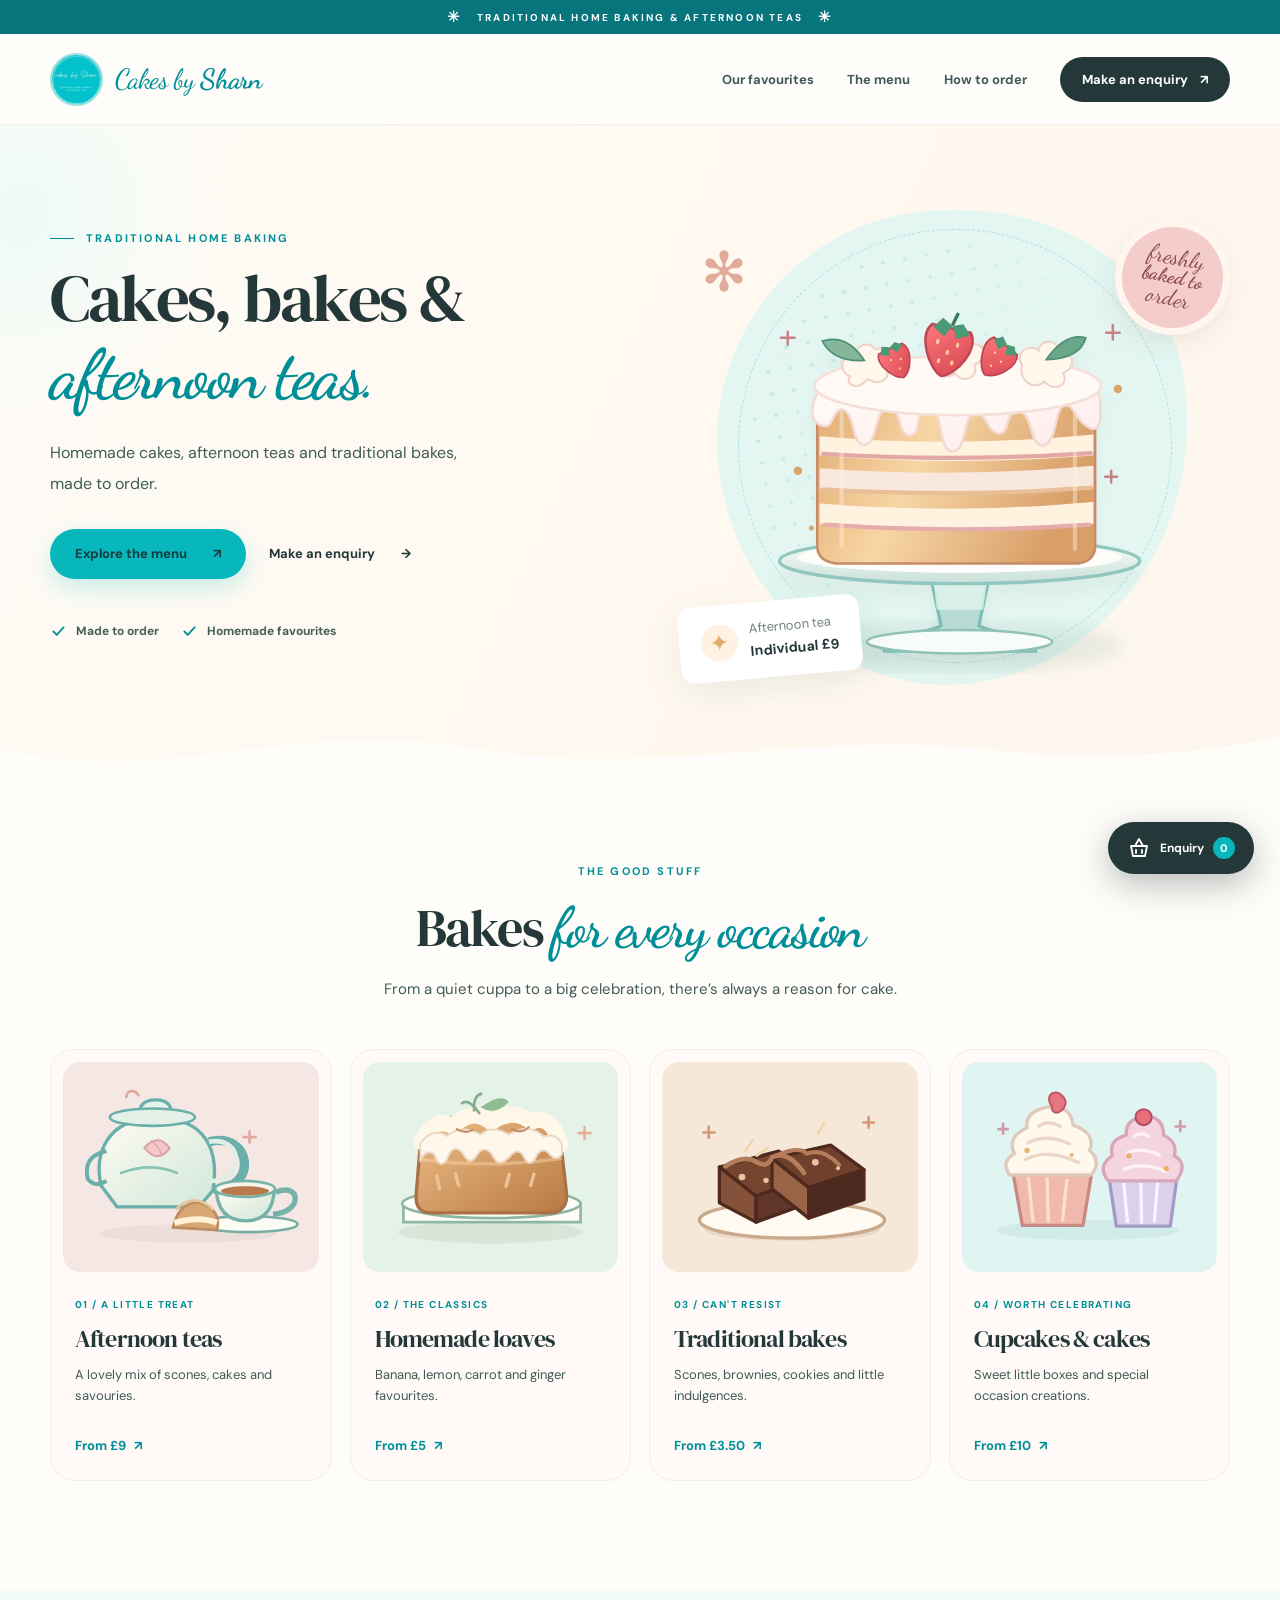
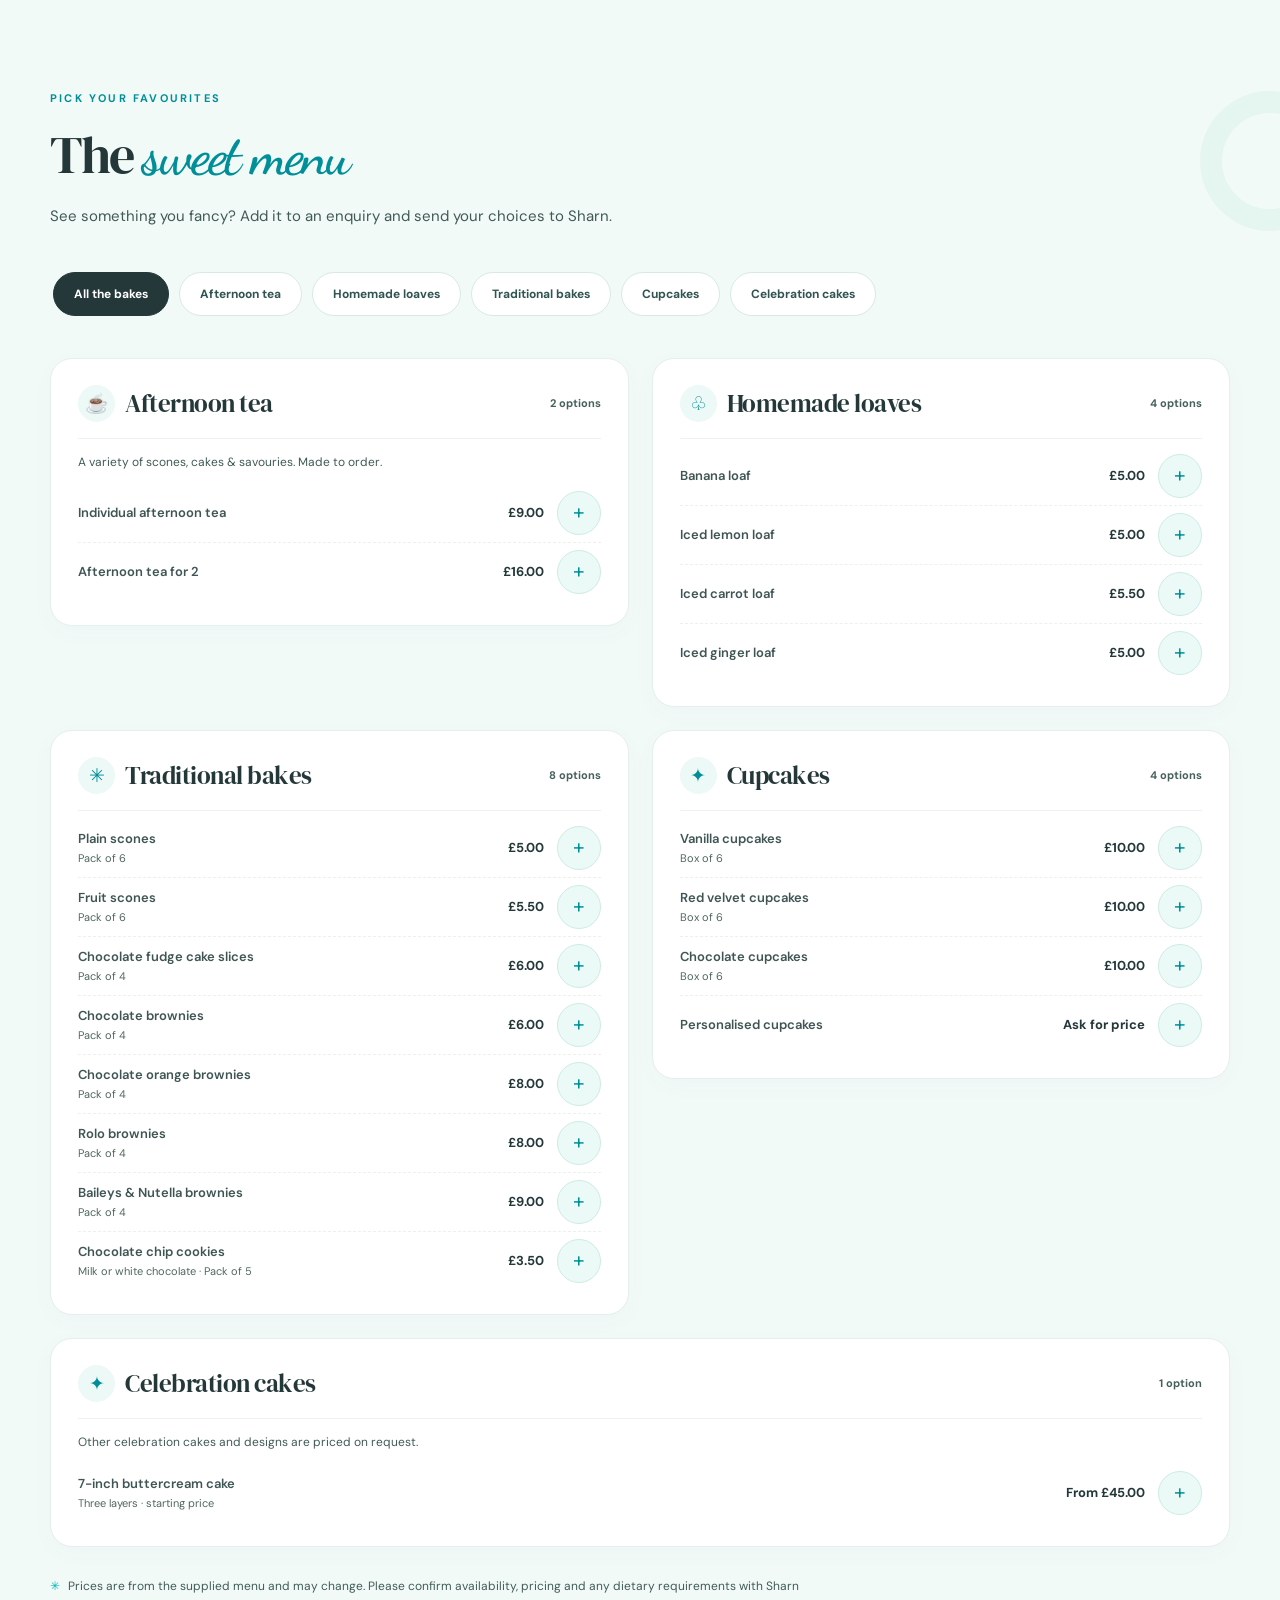
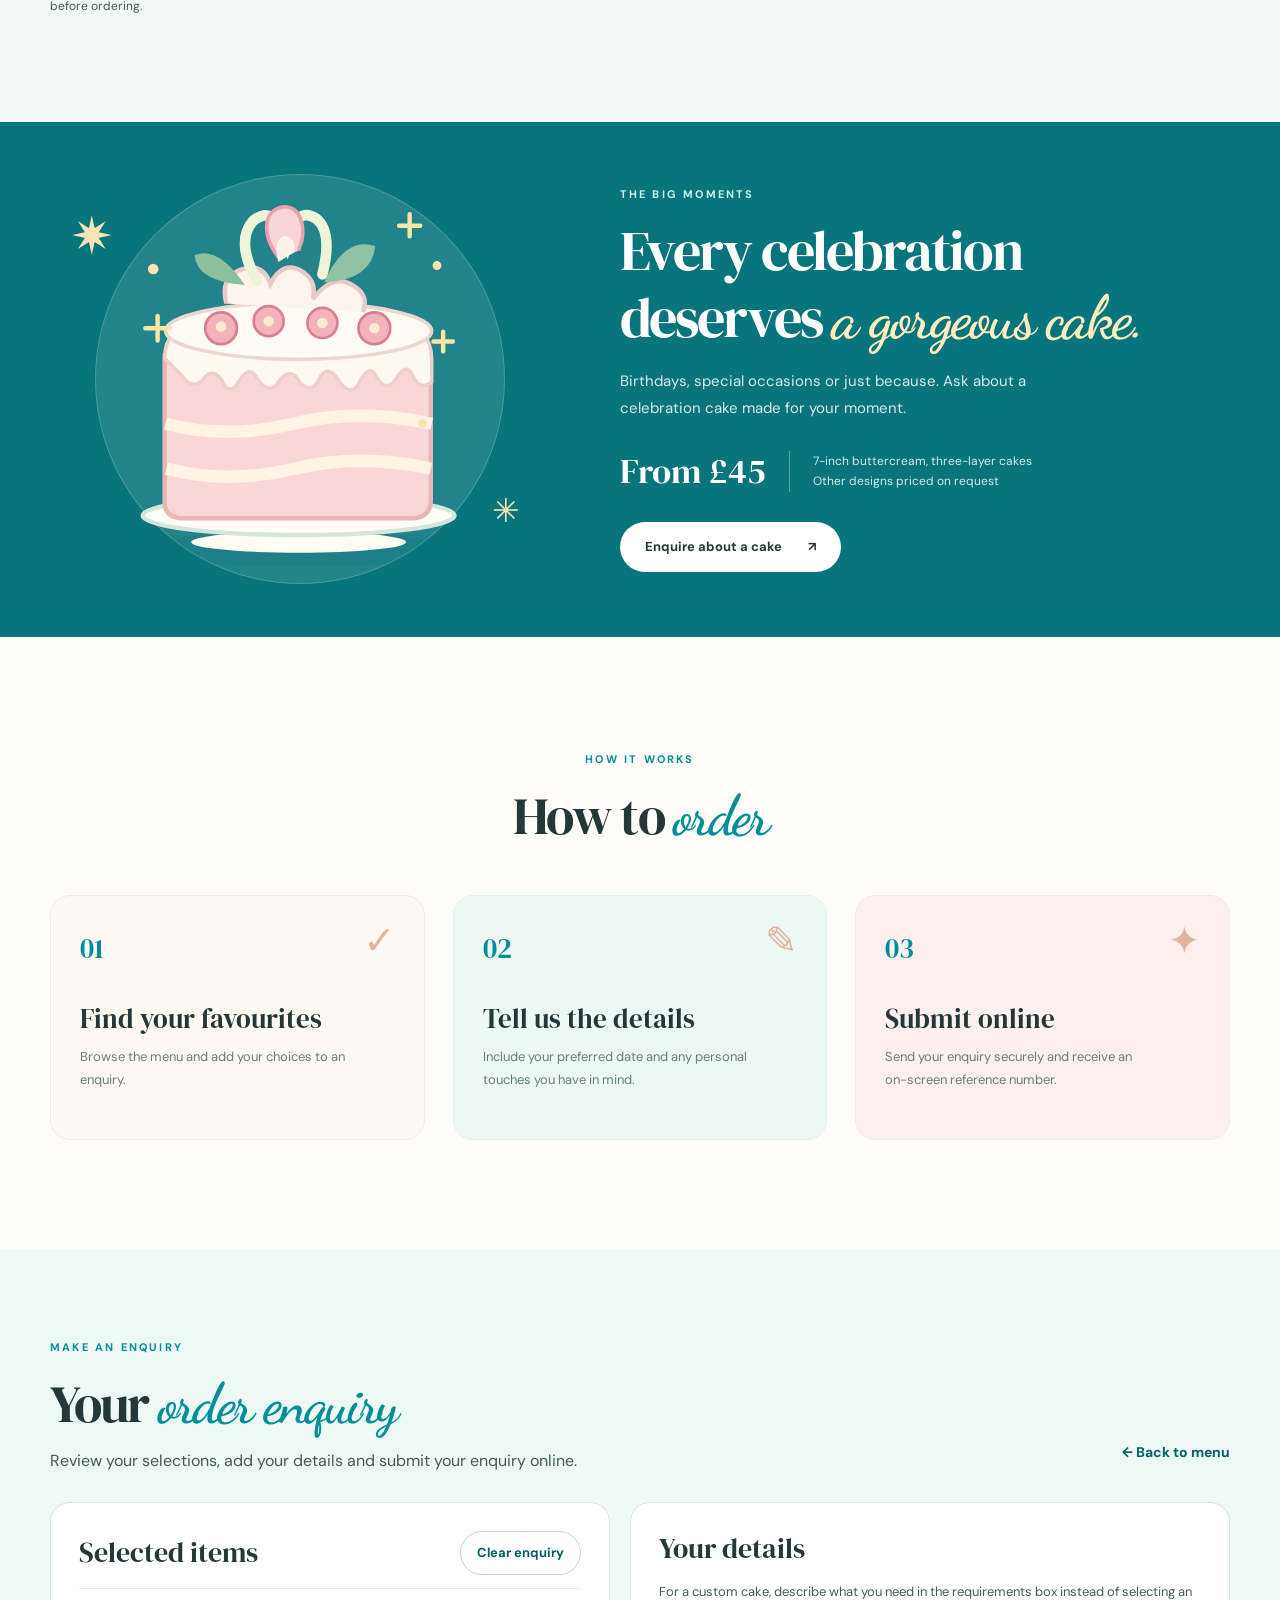
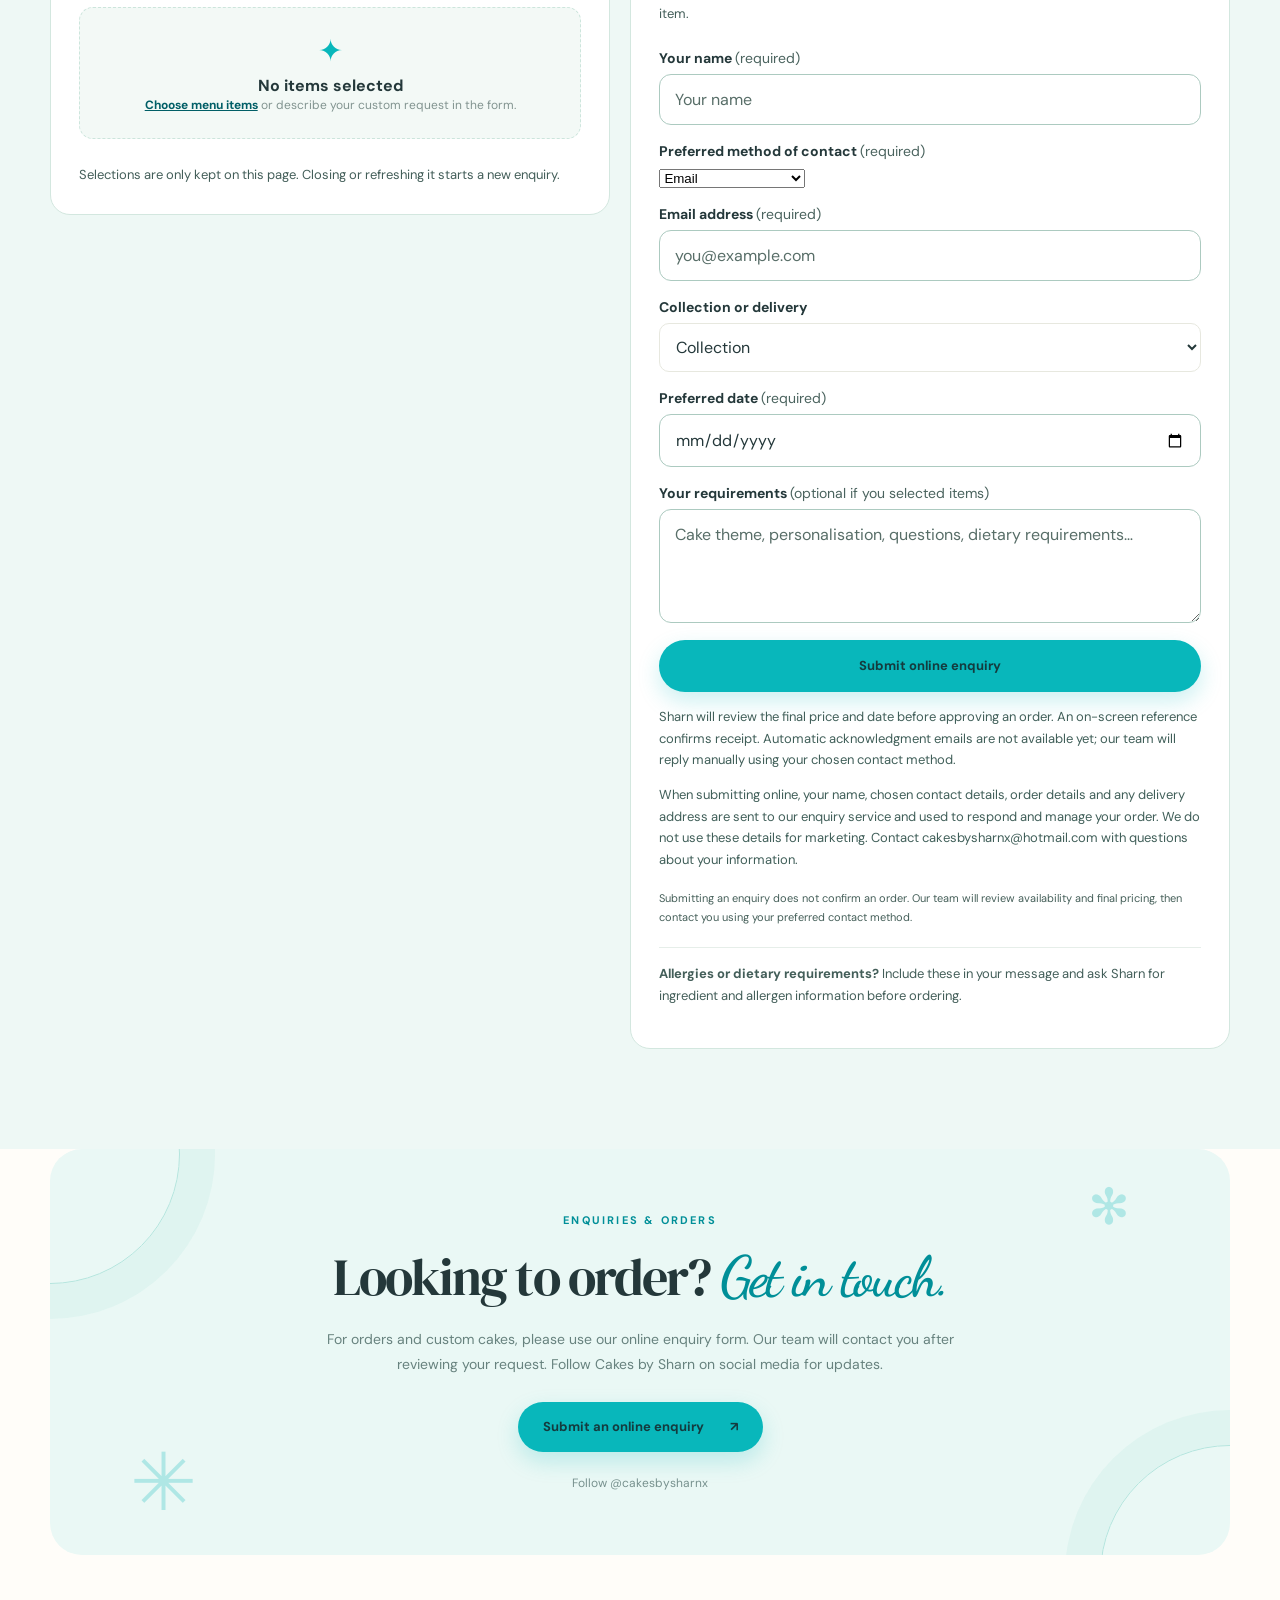
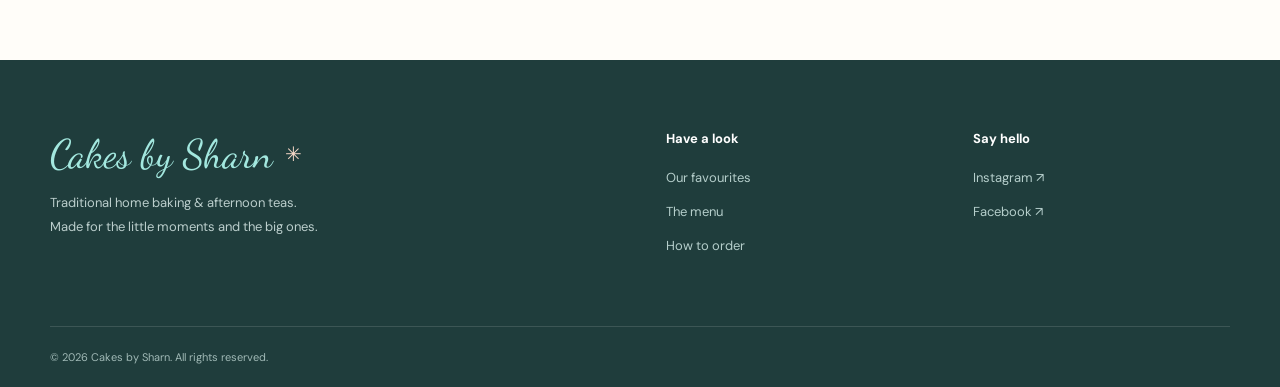
==== commit da5db76c: "Add preferred contact channels, compact admin workspace and storefront animations [live-enquiry-test" ====
--- a/index.html
+++ b/index.html
@@ -16,9 +16,9 @@
   <link rel="preconnect" href="https://fonts.googleapis.com">
   <link rel="preconnect" href="https://fonts.gstatic.com" crossorigin>
   <link href="https://fonts.googleapis.com/css2?family=DM+Sans:wght@400;600;700&family=DM+Serif+Display&family=Dancing+Script:wght@600&display=swap" rel="stylesheet">
-  <link rel="stylesheet" href="styles.css?v=phase1">
+  <link rel="stylesheet" href="styles.css?v=20261115c">
   <script defer src="order-config.js?v=20261115a"></script>
-  <script defer src="app.js?v=20261115a"></script>
+  <script defer src="app.js?v=20261115c"></script>
 </head>
 <body>
   <a class="skip-link" href="#main">Skip to content</a>
@@ -163,13 +163,15 @@
             <form id="enquiry-form" novalidate>
           <p class="enquiry-error" id="enquiry-error" role="alert" tabindex="-1" hidden></p>
         <div class="form-field"><label for="customer-name">Your name <span>(required)</span></label><input id="customer-name" name="name" type="text" autocomplete="name" placeholder="Your name"></div>
-        <div class="form-field"><label for="customer-email">Email address <span>(required for online enquiries)</span></label><input id="customer-email" name="email" type="email" autocomplete="email" maxlength="254" placeholder="you@example.com"></div>
+        <div class="form-field"><label for="contact-method">Preferred method of contact <span>(required)</span></label><select id="contact-method" name="contactMethod" required><option value="email">Email</option><option value="sms">Text message (SMS)</option><option value="whatsapp">WhatsApp</option></select></div>
+        <div class="form-field" id="contact-email-field"><label for="customer-email">Email address <span>(required)</span></label><input id="customer-email" name="email" type="email" autocomplete="email" maxlength="254" placeholder="you@example.com" required></div>
+        <div class="form-field" id="contact-mobile-field" hidden><label for="customer-mobile">UK mobile number <span>(required)</span></label><input id="customer-mobile" name="mobile" type="tel" autocomplete="tel" inputmode="tel" maxlength="40" placeholder="07700 900123" pattern="(?:07[1-57-9][0-9]{8}|\\+447[1-57-9][0-9]{8})" aria-describedby="mobile-help"><small id="mobile-help">UK mobile only, e.g. 07700 900123 or +44 7700 900123.</small></div>
         <div class="form-field"><label for="fulfilment-method">Collection or delivery</label><select id="fulfilment-method" name="fulfilment"><option value="collection">Collection</option><option value="delivery">Delivery</option></select></div>
         <div class="form-field" id="delivery-address-field" hidden><label for="delivery-address">Delivery address</label><textarea id="delivery-address" name="deliveryAddress" rows="2" maxlength="500" placeholder="Address and postcode"></textarea></div>
         <div class="form-field"><label for="preferred-date">Preferred date <span>(required)</span></label><input id="preferred-date" name="preferredDate" type="date"></div>
         <div class="form-field"><label for="order-notes">Your requirements <span>(optional if you selected items)</span></label><textarea id="order-notes" name="notes" rows="4" placeholder="Cake theme, personalisation, questions, dietary requirements…"></textarea></div>
-        <div id="online-enquiry-panel" hidden><div class="enquiry-honeypot" aria-hidden="true"><label>Website <input id="enquiry-website" name="website" type="text" tabindex="-1" autocomplete="off"></label></div><button class="button button-primary enquiry-email" type="button" id="submit-online-enquiry">Submit online enquiry</button><p class="enquiry-email-help">Sharn will review the final price and date before approving an order. An on-screen reference confirms receipt. Automatic acknowledgment emails are not available yet; our team will respond manually by email.</p><p class="enquiry-email-help">When submitting online, your name, email, order details and any delivery address are sent to our enquiry service and used to respond and manage your order. We do not use these details for marketing. Contact <a href="mailto:cakesbysharnx@hotmail.com">cakesbysharnx@hotmail.com</a> with questions about your information.</p><p id="online-enquiry-result" role="status" aria-live="polite"></p></div>
-        <p class="drawer-note">Submitting an enquiry does not confirm an order. Our team will review availability and final pricing, then contact you using your supplied email address.</p>
+        <div id="online-enquiry-panel" hidden><div class="enquiry-honeypot" aria-hidden="true"><label>Website <input id="enquiry-website" name="website" type="text" tabindex="-1" autocomplete="off"></label></div><button class="button button-primary enquiry-email" type="button" id="submit-online-enquiry">Submit online enquiry</button><p class="enquiry-email-help">Sharn will review the final price and date before approving an order. An on-screen reference confirms receipt. Automatic acknowledgment emails are not available yet; our team will reply manually using your chosen contact method.</p><p class="enquiry-email-help">When submitting online, your name, chosen contact details, order details and any delivery address are sent to our enquiry service and used to respond and manage your order. We do not use these details for marketing. Contact <a href="mailto:cakesbysharnx@hotmail.com">cakesbysharnx@hotmail.com</a> with questions about your information.</p><p id="online-enquiry-result" role="status" aria-live="polite"></p></div>
+        <p class="drawer-note">Submitting an enquiry does not confirm an order. Our team will review availability and final pricing, then contact you using your preferred contact method.</p>
       <p class="allergen-note"><strong>Allergies or dietary requirements?</strong> Include these in your message and ask Sharn for ingredient and allergen information before ordering.</p>
         </form>
           </div>
--- a/styles.css
+++ b/styles.css
@@ -531,3 +531,111 @@
 
 /* Hidden spam-trap field: never visually expose to normal customers. */
 .enquiry-honeypot { position:absolute; left:-9999px; width:1px; height:1px; overflow:hidden; }
+
+/* Customer contact preference: hidden inputs must stay hidden even in flex/grid forms. */
+.form-field[hidden], #contact-mobile-field[hidden], #contact-email-field[hidden] { display:none!important; }
+.form-field small { display:block; margin-top:6px; font-size:12px; color:#5c726d; }
+input[aria-invalid="true"] { border-color:#ad4343!important; outline-color:#ad4343; }
+
+/* Private operations dashboard */
+.admin-page { background:#f5f7f5; color:#263c3a; min-height:100vh; }
+.admin-topbar { background:#fff; border-bottom:1px solid #e1e9e5; }
+.admin-topbar-inner { display:flex; justify-content:space-between; align-items:center; min-height:76px; gap:18px; }
+.admin-wordmark { color:#244f4a; font-weight:800; font-size:23px; text-decoration:none; letter-spacing:-.05em; }
+.admin-wordmark span { color:#d99c58; margin-left:4px; }
+.admin-private-label { color:#6a807a; text-transform:uppercase; letter-spacing:.12em; font-size:11px; font-weight:800; }
+.admin-shell { max-width:1200px; padding:40px 20px 70px; }
+.admin-page-heading { display:flex; justify-content:space-between; align-items:center; gap:20px; flex-wrap:wrap; margin-bottom:28px; }
+.admin-page-heading h1 { font-size:clamp(30px,4vw,46px); letter-spacing:-.05em; margin:3px 0 9px; }
+.admin-page-heading h1 em { color:#b78955; }
+.admin-muted { color:#6a7e7a; font-size:14px; line-height:1.6; }
+.admin-login-card { background:#fff; border:1px solid #e0e9e4; border-radius:18px; padding:30px; max-width:520px; box-shadow:0 8px 36px rgba(21,65,52,.05); }
+.admin-login-card h2 { margin:0 0 8px; font-size:26px; }
+.admin-metrics { display:grid; grid-template-columns:repeat(4,minmax(0,1fr)); gap:14px; margin-bottom:22px; }
+.admin-metric { border:1px solid #e0e9e4; border-radius:14px; background:#fff; text-align:left; padding:20px; cursor:pointer; box-shadow:0 4px 15px rgba(21,65,52,.025); transition:transform .2s, box-shadow .2s, border-color .2s; }
+.admin-metric:hover,.admin-metric:focus-visible { transform:translateY(-3px); box-shadow:0 10px 22px rgba(21,65,52,.09); border-color:#91b7a8; }
+.admin-metric-label { display:block; color:#6d827d; font-size:12px; font-weight:700; margin-bottom:10px; }
+.admin-metric-value { font-size:32px; color:#254e46; font-weight:800; line-height:1; }
+.admin-list-card { background:#fff; border:1px solid #e0e9e4; border-radius:18px; box-shadow:0 12px 40px rgba(21,65,52,.035); overflow:hidden; }
+.admin-list-toolbar { padding:25px; display:flex; justify-content:space-between; align-items:center; flex-wrap:wrap; gap:16px; }
+.admin-list-toolbar h2 { font-size:21px; margin:0 0 5px; }
+.admin-list-toolbar p { margin:0; }
+.admin-list-controls { display:flex; flex-wrap:wrap; gap:9px; }
+.admin-list-controls input,.admin-list-controls select { border:1px solid #cbdad3; border-radius:9px; padding:10px 12px; font:inherit; background:#fff; color:#27463e; min-height:43px; max-width:100%; }
+.admin-list-head,.admin-record-summary { display:grid; grid-template-columns:minmax(180px,2.2fr) minmax(105px,1fr) minmax(100px,1fr) minmax(90px,.9fr) 25px; gap:14px; align-items:center; }
+.admin-list-head { background:#f5f9f7; padding:12px 25px; color:#6e837c; text-transform:uppercase; font-size:10px; letter-spacing:.1em; font-weight:800; }
+.admin-record { margin:0!important; padding:0!important; border:0!important; border-top:1px solid #e7eeea!important; border-radius:0!important; background:#fff!important; }
+.admin-record-summary { cursor:pointer; list-style:none; padding:18px 25px; min-height:76px; transition:background .2s; }
+.admin-record-summary::-webkit-details-marker { display:none; }
+.admin-record-summary:hover,.admin-record[open]>.admin-record-summary { background:#f8fbf9; }
+.admin-record-customer { display:flex; flex-direction:column; gap:5px; min-width:0; }
+.admin-record-customer strong { color:#2b4640; font-size:14px; overflow-wrap:anywhere; }
+.admin-record-customer small { color:#78918a; font-size:11px; letter-spacing:.03em; }
+.admin-record-date,.admin-record-contact { color:#5a716a; font-size:13px; }
+.admin-state { display:inline-flex; align-items:center; justify-content:center; justify-self:start; padding:6px 11px; border-radius:100px; font-size:11px; font-weight:800; }
+.admin-state-pending { background:#fff4dc; color:#90621b; }
+.admin-state-confirmed { background:#e0f3e8; color:#276746; }
+.admin-state-declined { background:#fbe9e7; color:#9c4b43; }
+.admin-record-chevron { color:#78918a; font-size:23px; transition:transform .2s; }
+.admin-record[open] .admin-record-chevron { transform:rotate(180deg); }
+.admin-record-panel { padding:23px 25px 28px; background:#fbfcfb; border-top:1px solid #e6eee9; animation:admin-reveal .22s ease-out; }
+.admin-detail-grid { display:grid; grid-template-columns:repeat(3,minmax(0,1fr)); gap:15px 20px; }
+.admin-detail-field { display:flex; flex-direction:column; gap:5px; overflow-wrap:anywhere; font-size:14px; color:#2f4841; }
+.admin-detail-label { color:#82938e; text-transform:uppercase; letter-spacing:.07em; font-size:10px; font-weight:800; }
+.admin-detail-section { margin-top:22px; padding-top:20px; border-top:1px solid #e4ebe6; }
+.admin-detail-section h3 { font-size:16px; margin:0 0 13px; }
+.admin-item-list { margin:0; padding-left:19px; color:#425d55; line-height:1.85; }
+.admin-history-entry { white-space:pre-wrap; overflow-wrap:anywhere; background:#fff; border:1px solid #e7eee9; border-radius:8px; padding:12px; }
+.admin-actions { display:flex; flex-wrap:wrap; align-items:center; gap:10px; margin-top:14px; }
+.admin-actions .button { font-size:12px; min-height:40px; padding:9px 13px; text-decoration:none; }
+.admin-reply-form { display:block!important; border:0!important; padding:0!important; margin:0!important; }
+.admin-reply-form label { display:block; font-weight:700; }
+.admin-reply-form textarea { width:100%; box-sizing:border-box; margin-top:8px; border:1px solid #cbdad3; border-radius:9px; padding:12px; font:inherit; }
+.admin-decision-form { display:grid!important; grid-template-columns:repeat(2,minmax(0,1fr)); align-items:end; gap:14px; }
+.admin-decision-form label { display:flex; flex-direction:column; gap:7px; font-size:13px; font-weight:700; }
+.admin-decision-form input { width:100%; box-sizing:border-box; border:1px solid #cbdad3; border-radius:9px; padding:11px; min-height:44px; font:inherit; }
+.admin-decision-form .admin-actions { grid-column:1/-1; }
+.admin-live-status { color:#537269; padding:16px 3px; min-height:24px; font-size:13px; }
+.admin-empty { padding:28px; text-align:center; color:#758b82; }
+.sr-only { position:absolute; width:1px; height:1px; overflow:hidden; clip:rect(0,0,0,0); white-space:nowrap; }
+@keyframes admin-reveal { from {opacity:0;transform:translateY(-5px)} to {opacity:1;transform:translateY(0)} }
+@media(max-width:850px) {
+  .admin-metrics { grid-template-columns:repeat(2,minmax(0,1fr)); }
+  .admin-list-head { display:none; }
+  .admin-record-summary { grid-template-columns:minmax(0,2fr) minmax(95px,1fr) 24px; gap:10px; }
+  .admin-record-contact { display:none; }
+  .admin-record-summary .admin-state { grid-column:2; grid-row:1; }
+  .admin-record-chevron { grid-column:3; grid-row:1; }
+  .admin-record-date { grid-column:1; grid-row:2; }
+  .admin-detail-grid { grid-template-columns:repeat(2,minmax(0,1fr)); }
+}
+@media(max-width:560px) {
+  .admin-shell { padding:26px 14px 60px; }
+  .admin-topbar-inner { min-height:65px; }
+  .admin-wordmark { font-size:19px; }
+  .admin-list-toolbar { padding:18px; }
+  .admin-list-controls,.admin-list-controls input,.admin-list-controls select { width:100%; }
+  .admin-record-summary { padding:16px 18px; }
+  .admin-record-panel { padding:18px; }
+  .admin-detail-grid,.admin-decision-form { grid-template-columns:minmax(0,1fr)!important; }
+  .admin-metric { padding:15px; }
+  .admin-metric-value { font-size:27px; }
+  .admin-actions .button { flex:1 1 100%; text-align:center; }
+}
+
+/* Tasteful movement for the public storefront. */
+html { scroll-behavior:smooth; }
+.menu-item,.menu-group,.feature-card,.contact-card,.filter-button,.menu-add,.button,.basket-fab {
+  transition:transform .25s cubic-bezier(.2,.75,.3,1), box-shadow .25s, background-color .25s, border-color .25s, opacity .25s;
+}
+.menu-item:hover { transform:translateX(5px); }
+.menu-group:hover,.feature-card:hover { transform:translateY(-5px); box-shadow:0 16px 34px rgba(23,65,51,.1); }
+.menu-add:hover,.basket-fab:hover { transform:translateY(-3px) scale(1.045); }
+.button:hover { transform:translateY(-2px); }
+.reveal-on-scroll { opacity:0; transform:translateY(22px); transition:opacity .65s ease,transform .65s cubic-bezier(.2,.8,.2,1); }
+.reveal-on-scroll.is-visible { opacity:1; transform:translateY(0); }
+@media(prefers-reduced-motion:reduce) {
+  html { scroll-behavior:auto; }
+  *,*::before,*::after { animation-duration:.01ms!important; animation-iteration-count:1!important; transition-duration:.01ms!important; scroll-behavior:auto!important; }
+  .reveal-on-scroll { opacity:1; transform:none; }
+}
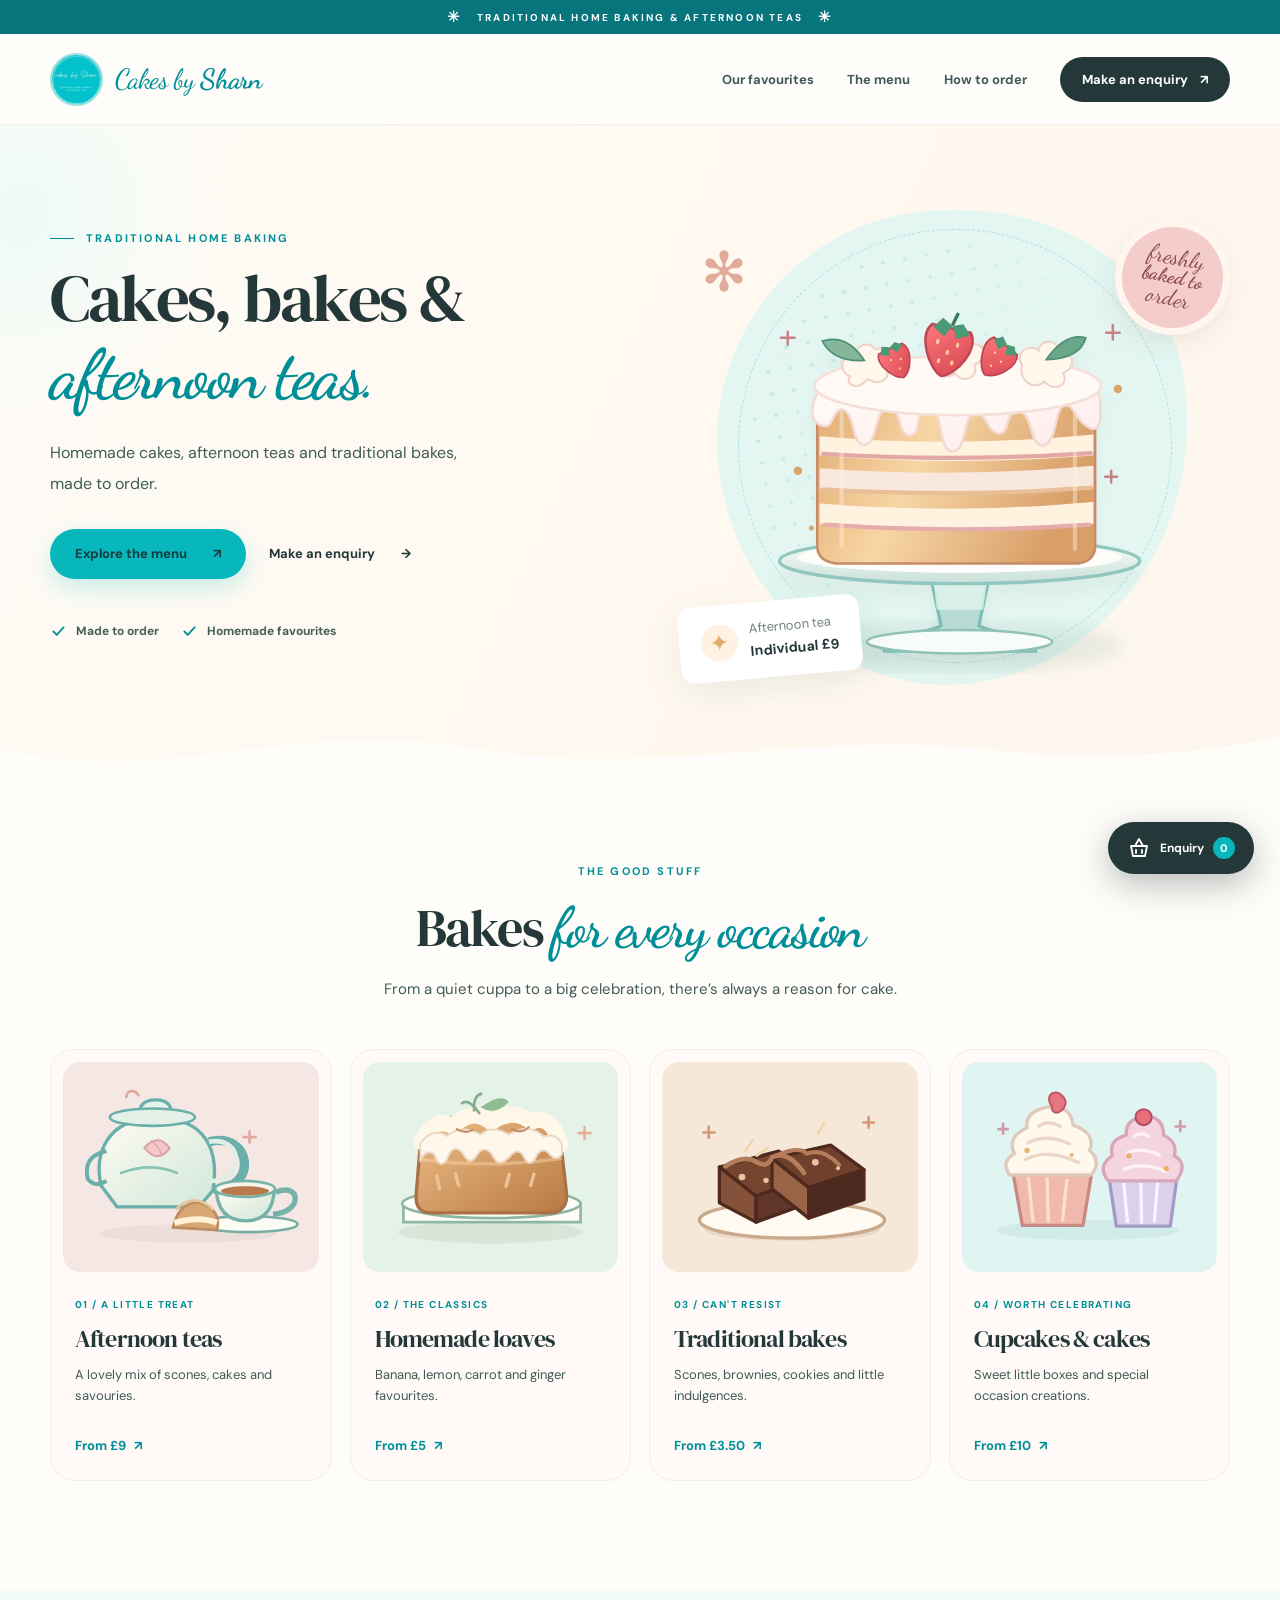
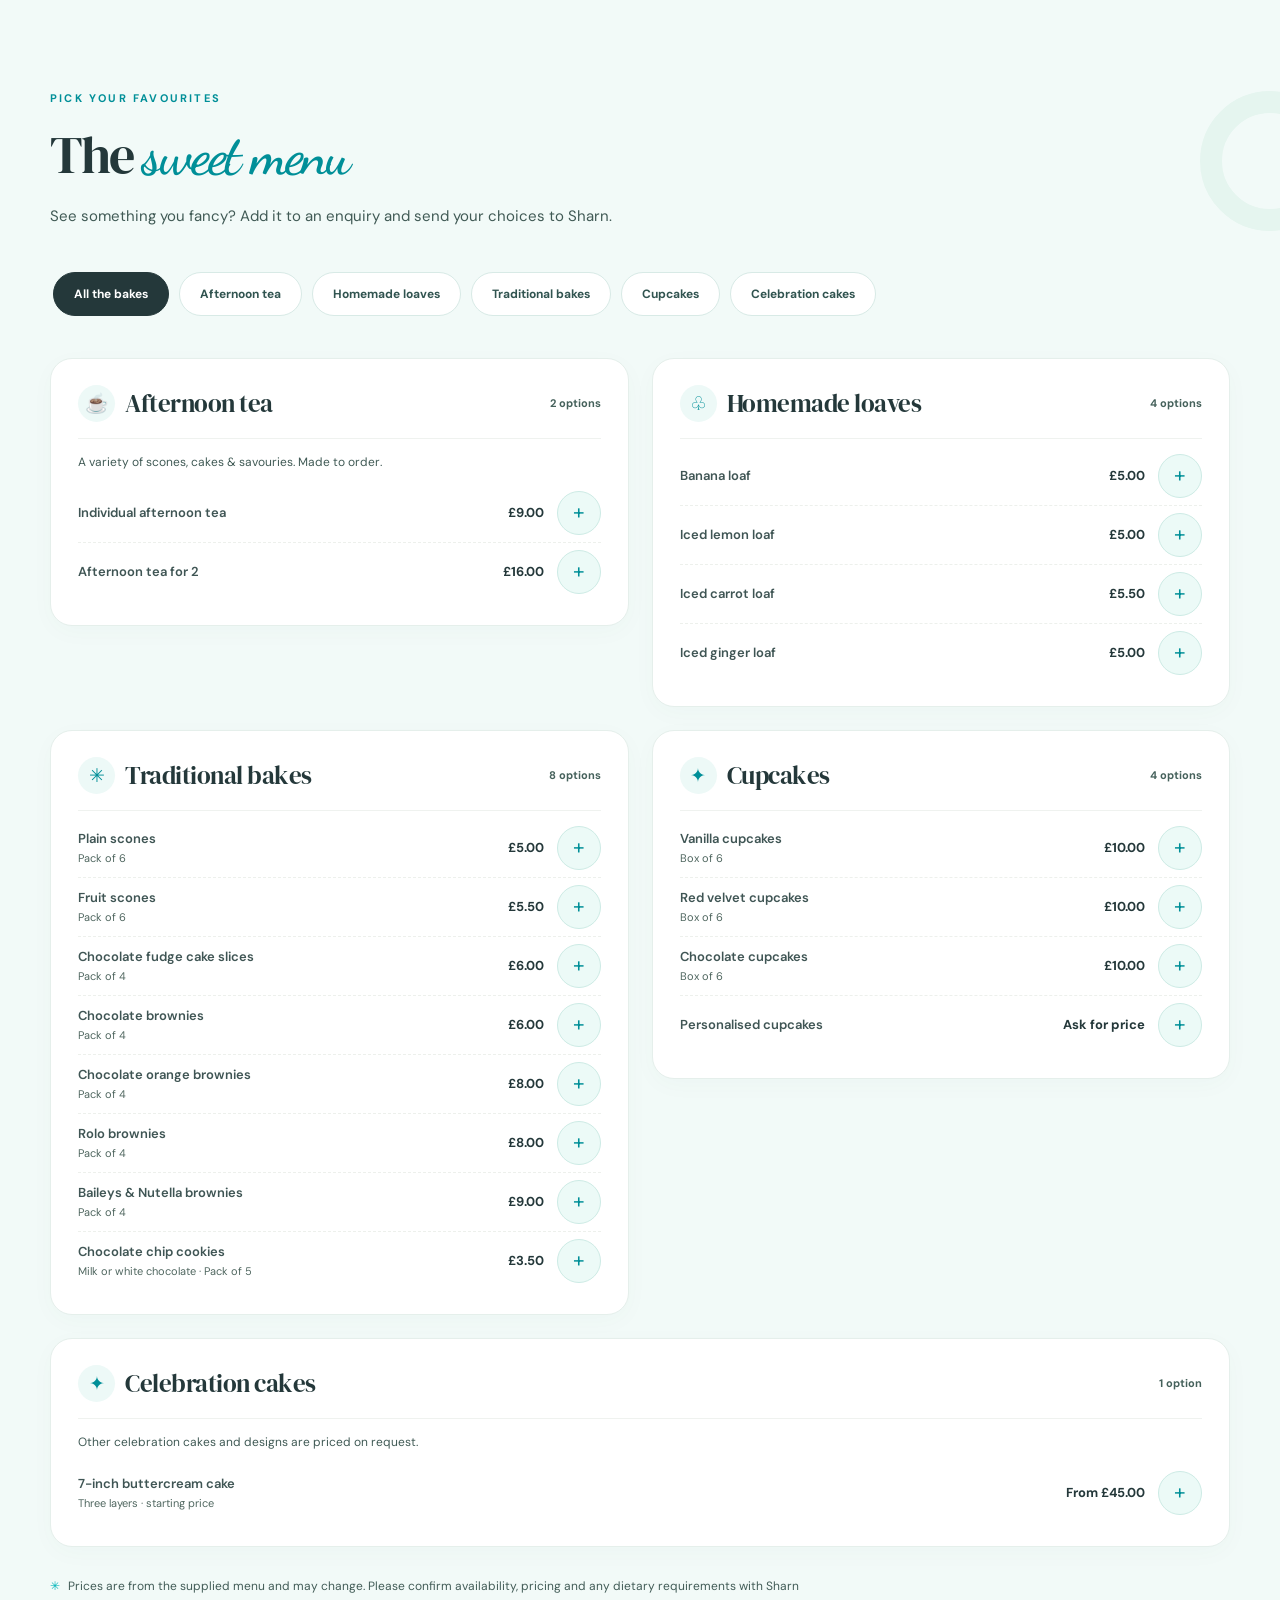
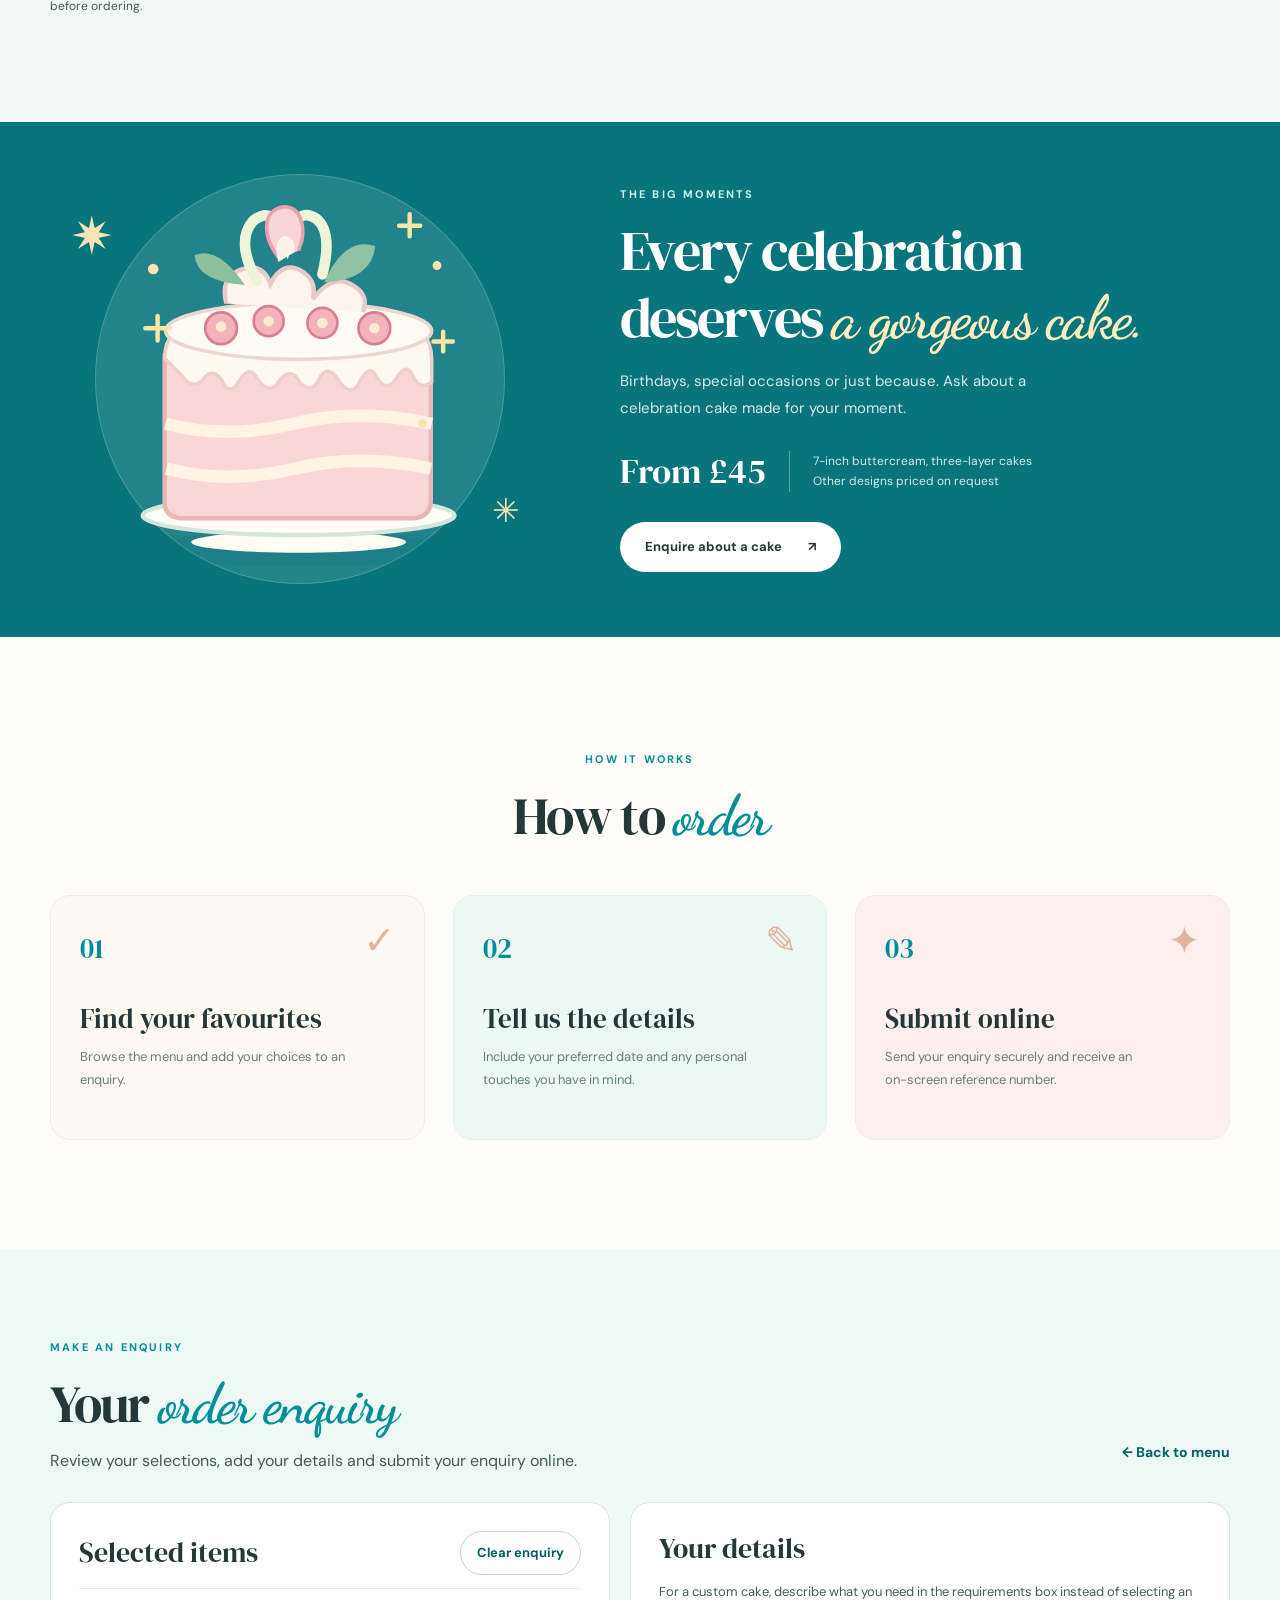
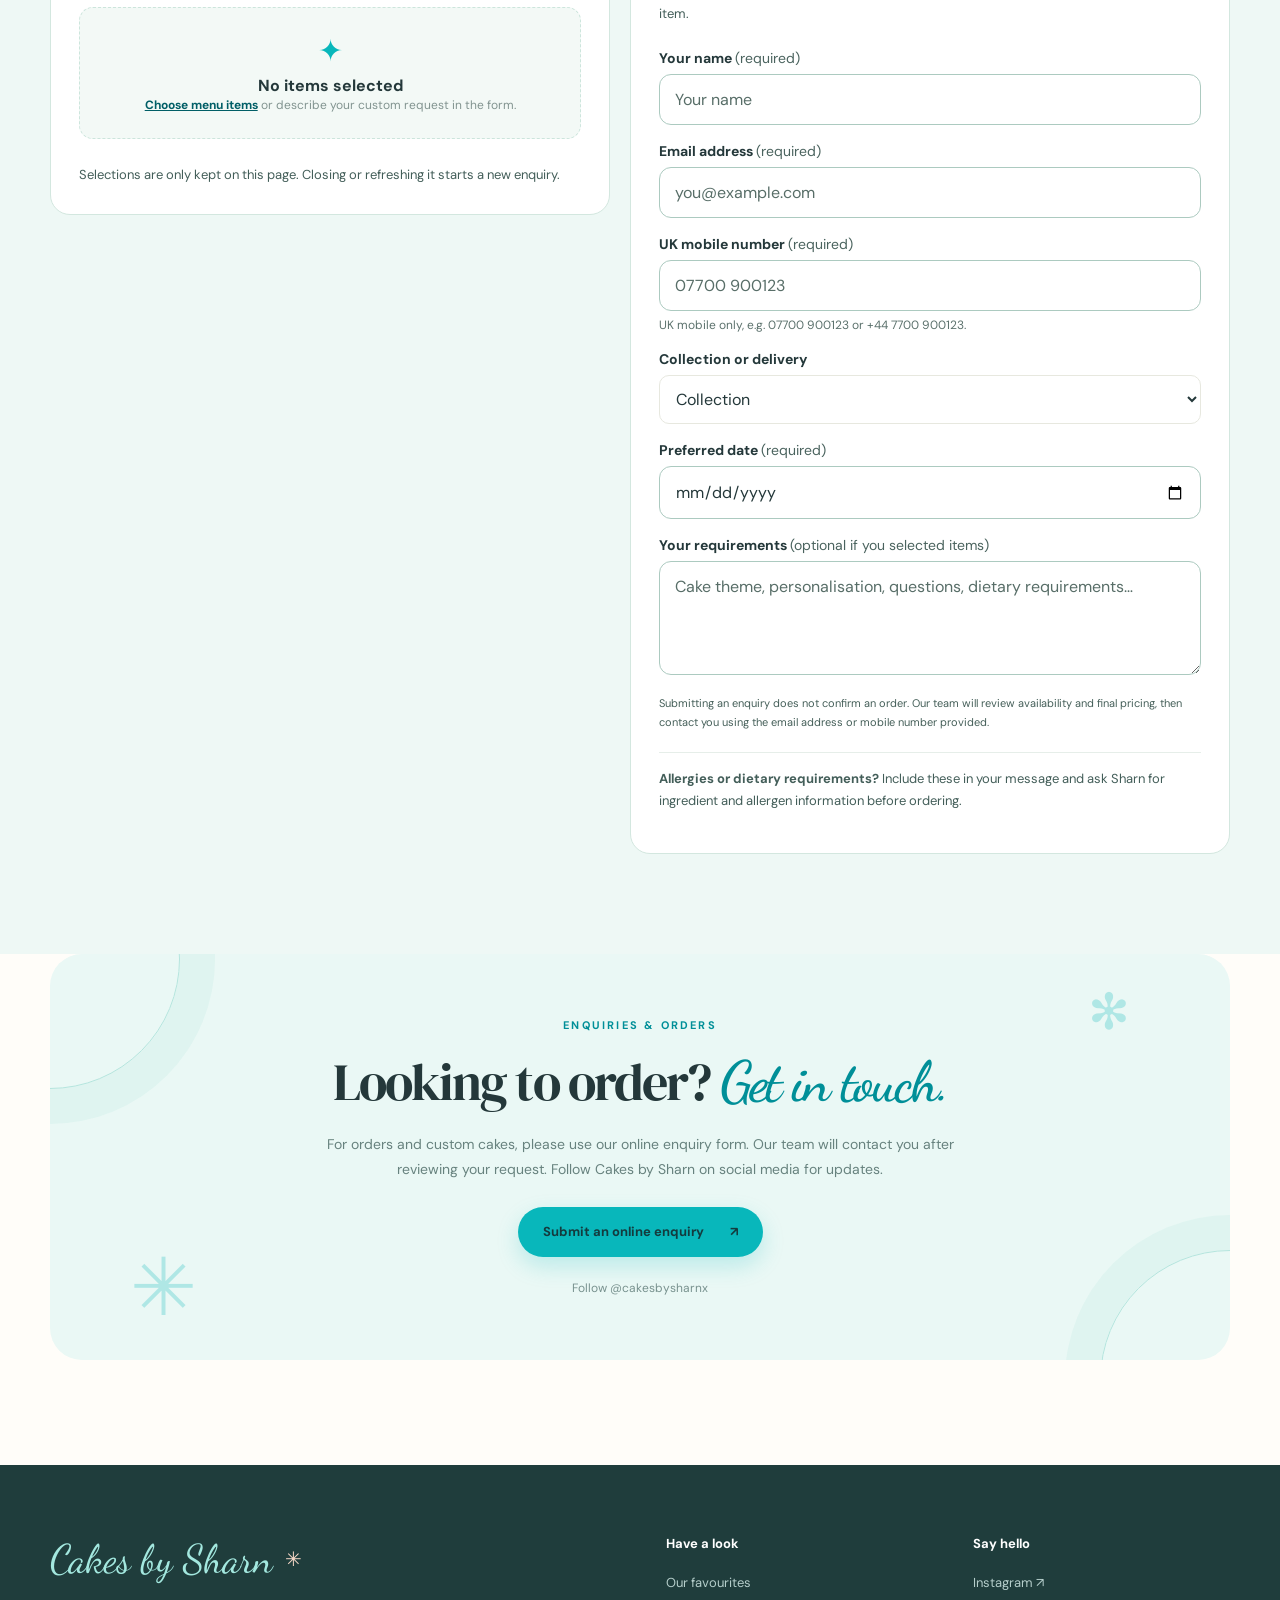
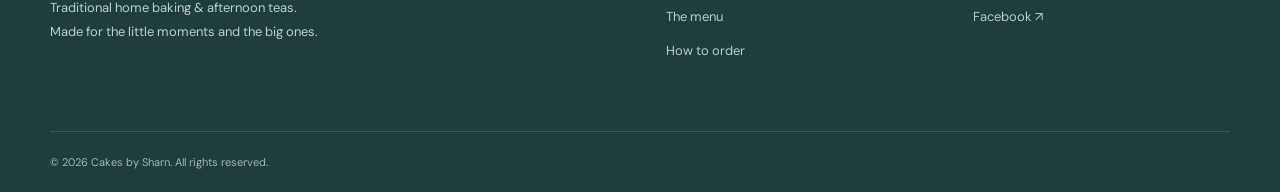
==== commit fe6a29b8: "Require both customer email and mobile in enquiries" ====
--- a/index.html
+++ b/index.html
@@ -18,7 +18,8 @@
   <link href="https://fonts.googleapis.com/css2?family=DM+Sans:wght@400;600;700&family=DM+Serif+Display&family=Dancing+Script:wght@600&display=swap" rel="stylesheet">
   <link rel="stylesheet" href="styles.css?v=20261115c">
   <script defer src="order-config.js?v=20261115a"></script>
-  <script defer src="app.js?v=20261115c"></script>
+  <script defer src="catalog.js?v=20261117a"></script>
+  <script defer src="app.js?v=20261117a"></script>
 </head>
 <body>
   <a class="skip-link" href="#main">Skip to content</a>
@@ -163,15 +164,14 @@
             <form id="enquiry-form" novalidate>
           <p class="enquiry-error" id="enquiry-error" role="alert" tabindex="-1" hidden></p>
         <div class="form-field"><label for="customer-name">Your name <span>(required)</span></label><input id="customer-name" name="name" type="text" autocomplete="name" placeholder="Your name"></div>
-        <div class="form-field"><label for="contact-method">Preferred method of contact <span>(required)</span></label><select id="contact-method" name="contactMethod" required><option value="email">Email</option><option value="sms">Text message (SMS)</option><option value="whatsapp">WhatsApp</option></select></div>
         <div class="form-field" id="contact-email-field"><label for="customer-email">Email address <span>(required)</span></label><input id="customer-email" name="email" type="email" autocomplete="email" maxlength="254" placeholder="you@example.com" required></div>
-        <div class="form-field" id="contact-mobile-field" hidden><label for="customer-mobile">UK mobile number <span>(required)</span></label><input id="customer-mobile" name="mobile" type="tel" autocomplete="tel" inputmode="tel" maxlength="40" placeholder="07700 900123" pattern="(?:07[1-57-9][0-9]{8}|\\+447[1-57-9][0-9]{8})" aria-describedby="mobile-help"><small id="mobile-help">UK mobile only, e.g. 07700 900123 or +44 7700 900123.</small></div>
+        <div class="form-field" id="contact-mobile-field"><label for="customer-mobile">UK mobile number <span>(required)</span></label><input id="customer-mobile" name="mobile" type="tel" autocomplete="tel" inputmode="tel" maxlength="40" placeholder="07700 900123" aria-describedby="mobile-help" required><small id="mobile-help">UK mobile only, e.g. 07700 900123 or +44 7700 900123.</small></div>
         <div class="form-field"><label for="fulfilment-method">Collection or delivery</label><select id="fulfilment-method" name="fulfilment"><option value="collection">Collection</option><option value="delivery">Delivery</option></select></div>
         <div class="form-field" id="delivery-address-field" hidden><label for="delivery-address">Delivery address</label><textarea id="delivery-address" name="deliveryAddress" rows="2" maxlength="500" placeholder="Address and postcode"></textarea></div>
         <div class="form-field"><label for="preferred-date">Preferred date <span>(required)</span></label><input id="preferred-date" name="preferredDate" type="date"></div>
         <div class="form-field"><label for="order-notes">Your requirements <span>(optional if you selected items)</span></label><textarea id="order-notes" name="notes" rows="4" placeholder="Cake theme, personalisation, questions, dietary requirements…"></textarea></div>
-        <div id="online-enquiry-panel" hidden><div class="enquiry-honeypot" aria-hidden="true"><label>Website <input id="enquiry-website" name="website" type="text" tabindex="-1" autocomplete="off"></label></div><button class="button button-primary enquiry-email" type="button" id="submit-online-enquiry">Submit online enquiry</button><p class="enquiry-email-help">Sharn will review the final price and date before approving an order. An on-screen reference confirms receipt. Automatic acknowledgment emails are not available yet; our team will reply manually using your chosen contact method.</p><p class="enquiry-email-help">When submitting online, your name, chosen contact details, order details and any delivery address are sent to our enquiry service and used to respond and manage your order. We do not use these details for marketing. Contact <a href="mailto:cakesbysharnx@hotmail.com">cakesbysharnx@hotmail.com</a> with questions about your information.</p><p id="online-enquiry-result" role="status" aria-live="polite"></p></div>
-        <p class="drawer-note">Submitting an enquiry does not confirm an order. Our team will review availability and final pricing, then contact you using your preferred contact method.</p>
+        <div id="online-enquiry-panel" hidden><div class="enquiry-honeypot" aria-hidden="true"><label>Website <input id="enquiry-website" name="website" type="text" tabindex="-1" autocomplete="off"></label></div><button class="button button-primary enquiry-email" type="button" id="submit-online-enquiry">Submit online enquiry</button><p class="enquiry-email-help">Sharn will review the final price and date before approving an order. An on-screen reference confirms receipt. Please save your enquiry reference. Our team will contact you using the details provided until automatic email acknowledgements are enabled.</p><p class="enquiry-email-help">When submitting online, your name, email address, mobile number, order details and any delivery address are sent to our enquiry service and used to respond and manage your order. We do not use these details for marketing. Contact <a href="mailto:cakesbysharnx@hotmail.com">cakesbysharnx@hotmail.com</a> with questions about your information.</p><p id="online-enquiry-result" role="status" aria-live="polite"></p></div>
+        <p class="drawer-note">Submitting an enquiry does not confirm an order. Our team will review availability and final pricing, then contact you using the email address or mobile number provided.</p>
       <p class="allergen-note"><strong>Allergies or dietary requirements?</strong> Include these in your message and ask Sharn for ingredient and allergen information before ordering.</p>
         </form>
           </div>
--- a/styles.css
+++ b/styles.css
@@ -594,6 +594,8 @@
 .admin-decision-form { display:grid!important; grid-template-columns:repeat(2,minmax(0,1fr)); align-items:end; gap:14px; }
 .admin-decision-form label { display:flex; flex-direction:column; gap:7px; font-size:13px; font-weight:700; }
 .admin-decision-form input { width:100%; box-sizing:border-box; border:1px solid #cbdad3; border-radius:9px; padding:11px; min-height:44px; font:inherit; }
+.admin-decision-form .admin-approval-attestation { grid-column:1/-1; display:flex; flex-direction:row; align-items:flex-start; gap:10px; font-weight:500; line-height:1.5; }
+.admin-decision-form .admin-approval-attestation input[type="checkbox"] { width:18px; height:18px; min-height:18px; flex:none; margin:2px 0 0; accent-color:#087d7b; }
 .admin-decision-form .admin-actions { grid-column:1/-1; }
 .admin-live-status { color:#537269; padding:16px 3px; min-height:24px; font-size:13px; }
 .admin-empty { padding:28px; text-align:center; color:#758b82; }
@@ -639,3 +641,139 @@
   *,*::before,*::after { animation-duration:.01ms!important; animation-iteration-count:1!important; transition-duration:.01ms!important; scroll-behavior:auto!important; }
   .reveal-on-scroll { opacity:1; transform:none; }
 }
+
+/* Unified Cakes by Sharn visual system — private workspace */
+.admin-page { background:linear-gradient(180deg,var(--light-mint) 0,#fffdf9 320px); color:var(--ink); font-family:var(--sans); }
+.admin-topbar { background:rgba(255,253,249,.96); border-bottom:1px solid var(--border); }
+.admin-topbar-inner .brand { display:flex; align-items:center; gap:12px; }
+.admin-topbar-inner .brand img { width:54px; height:54px; object-fit:cover; border-radius:50%; }
+.admin-topbar-inner .brand-text { font-family:var(--serif); font-size:24px; color:var(--ink); }
+.admin-topbar-inner .brand-text strong { color:var(--teal-dark); }
+.admin-private-label { color:var(--teal-dark); }
+.admin-page-heading h1 { font-family:var(--serif); font-weight:400; letter-spacing:-.025em; }
+.admin-page-heading h1 em { color:var(--teal-dark); font-family:var(--script); font-weight:600; }
+.admin-page .eyebrow { color:var(--teal-dark); }
+.admin-login-card,.admin-metric,.admin-list-card { border-color:#d8efea; box-shadow:var(--shadow); }
+.admin-login-card { border-top:5px solid var(--teal); }
+.admin-metric { border-top:3px solid var(--teal); }
+.admin-metric-value { color:var(--teal-dark); }
+.admin-list-toolbar h2 { font-family:var(--serif); font-weight:400; font-size:25px; }
+.admin-list-head { background:var(--light-mint); color:var(--teal-dark); }
+.admin-list-head,.admin-record-summary { grid-template-columns:minmax(175px,2.1fr) minmax(105px,1fr) minmax(90px,.9fr) minmax(100px,1fr) minmax(90px,.8fr) 22px; }
+.admin-record-summary:hover,.admin-record[open]>.admin-record-summary { background:#f0fbf9; }
+.admin-record-estimate { font-size:13px; color:var(--teal-dark); font-weight:800; white-space:nowrap; }
+.admin-record-panel { background:#fcfefa; }
+.admin-state-pending { background:#fff1d9; }
+.admin-state-confirmed { background:#dff7ef; }
+.admin-state-declined { background:var(--pink); }
+.admin-price-table-wrap { width:100%; overflow-x:auto; border:1px solid #d8e9e5; border-radius:12px; background:#fff; }
+.admin-price-table { width:100%; border-collapse:collapse; text-align:left; font-size:13px; }
+.admin-price-table th { background:var(--light-mint); color:var(--teal-dark); font-size:11px; letter-spacing:.035em; font-weight:800; padding:13px 15px; }
+.admin-price-table td { padding:14px 15px; border-top:1px solid #edf1ed; vertical-align:top; }
+.admin-price-table th:not(:first-child),.admin-price-table td:not(:first-child) { text-align:right; }
+.admin-price-item { min-width:170px; }
+.admin-price-item strong { display:block; font-size:13px; }
+.admin-price-item small { display:block; color:#6a817a; margin-top:5px; }
+.admin-price-money { font-variant-numeric:tabular-nums; white-space:nowrap; }
+.admin-estimate-summary { margin-top:14px; background:var(--light-mint); border:1px solid #bce7e2; padding:18px 20px; border-radius:12px; }
+.admin-estimate-title { display:flex; align-items:center; justify-content:space-between; gap:12px; font-weight:800; }
+.admin-estimate-title strong { color:var(--teal-dark); font-size:23px; font-variant-numeric:tabular-nums; }
+.admin-estimate-note { color:#536c68; font-size:12px; line-height:1.6; margin:8px 0 0; }
+.admin-page .button-primary { background:var(--teal); border-color:var(--teal); color:#fff; }
+.admin-page .button-primary:hover { background:var(--teal-dark); }
+.admin-page .button-outline { border-color:#9bdcd8; color:var(--teal-dark); }
+@media(max-width:850px) {
+  .admin-list-head { display:none; }
+  .admin-record-summary { grid-template-columns:minmax(0,1.6fr) minmax(95px,1fr) 25px; }
+  .admin-record-estimate { grid-column:2; grid-row:2; }
+  .admin-record-summary .admin-state { grid-column:2; grid-row:1; }
+  .admin-record-chevron { grid-column:3; grid-row:1; }
+  .admin-record-date { grid-column:1; grid-row:2; }
+}
+@media(max-width:560px) {
+  .admin-topbar-inner .brand-text { font-size:19px; }
+  .admin-private-label { font-size:9px; max-width:130px; text-align:right; }
+  .admin-price-table { min-width:520px; }
+  .admin-estimate-title strong { font-size:20px; }
+}
+
+/* Reporting dashboard */
+.admin-analytics { margin:0 0 24px; }
+.admin-analytics-heading { display:flex; justify-content:space-between; align-items:end; gap:18px; flex-wrap:wrap; margin-bottom:16px; }
+.admin-analytics-heading h2 { font:400 clamp(24px,3vw,31px)/1.2 var(--serif); margin:4px 0 7px; color:var(--ink); }
+.admin-analytics-heading .admin-muted { margin:0; }
+.admin-period-label { display:flex; flex-direction:column; gap:6px; font-size:12px; font-weight:800; color:var(--teal-dark); }
+.admin-period-label select { min-width:180px; border:1px solid #b9ded9; border-radius:10px; padding:11px 13px; background:white; color:var(--ink); font:600 14px var(--sans); }
+.admin-analytics-cards { display:grid; grid-template-columns:repeat(4,minmax(0,1fr)); gap:13px; }
+.admin-analytics-stat { background:#fff; border:1px solid #d6ebe7; border-radius:14px; padding:18px; display:flex; flex-direction:column; gap:9px; box-shadow:0 7px 22px rgba(21,65,52,.035); min-width:0; }
+.admin-analytics-stat-label { color:#52736c; font-size:12px; font-weight:700; }
+.admin-analytics-stat-value { color:var(--teal-dark); font-size:clamp(22px,2.3vw,30px); font-weight:800; font-variant-numeric:tabular-nums; overflow-wrap:anywhere; }
+.admin-analytics-stat small { color:#70837d; font-size:11px; line-height:1.4; }
+.admin-analytics-panels { display:grid; grid-template-columns:minmax(0,1.65fr) minmax(240px,1fr); gap:14px; margin-top:15px; }
+.admin-analytics-panel { background:#fff; border:1px solid #d6ebe7; border-radius:14px; padding:22px; min-width:0; }
+.admin-analytics-panel h3 { font:400 20px var(--serif); margin:0 0 18px; }
+.admin-analytics-panel h3:not(:first-child) { margin-top:22px; }
+.admin-activity-chart { height:195px; display:flex; align-items:stretch; gap:6px; padding:10px 0 0; border-bottom:1px solid #dce9e5; }
+.admin-chart-month { display:flex; flex-direction:column; flex:1; min-width:0; align-items:center; gap:7px; }
+.admin-chart-bars { display:flex; align-items:end; justify-content:center; gap:3px; height:160px; width:100%; }
+.admin-chart-bar { width:min(18px,44%); min-height:2px; border-radius:5px 5px 0 0; }
+.admin-chart-bar-enquiries { background:var(--teal); }
+.admin-chart-bar-orders { background:#e9a789; }
+.admin-chart-label { color:#73847f; font-size:10px; }
+.admin-chart-legend { display:flex; gap:16px; margin-top:19px; font-size:12px; color:#536b65; }
+.admin-chart-legend span::before { content:''; display:inline-block; width:9px; height:9px; margin-right:7px; background:var(--teal); border-radius:2px; }
+.admin-chart-legend span+span::before { background:#e9a789; }
+.admin-breakdown-row { margin-bottom:13px; }
+.admin-breakdown-top { display:flex; justify-content:space-between; font-size:12px; margin-bottom:6px; color:#49685f; }
+.admin-breakdown-track { height:7px; border-radius:8px; background:#e9f4f1; overflow:hidden; }
+.admin-breakdown-fill { height:100%; background:var(--teal); border-radius:8px; }
+.admin-contact-breakdown { display:grid; gap:10px; }
+.admin-contact-stat { display:flex; justify-content:space-between; color:#49685f; font-size:13px; }
+.admin-analytics-disclaimer { margin:14px 2px 0; font-size:12px; line-height:1.6; color:#6d7e79; }
+@media(max-width:950px) { .admin-analytics-cards { grid-template-columns:repeat(2,minmax(0,1fr)); } }
+@media(max-width:700px) { .admin-analytics-panels { grid-template-columns:1fr; } .admin-analytics-heading { align-items:stretch; } }
+@media(max-width:400px) { .admin-analytics-stat { padding:13px; } .admin-analytics-stat-value { font-size:20px; } }
+
+.admin-accounting-tools { display:flex; justify-content:space-between; align-items:center; flex-wrap:wrap; gap:15px; padding:20px 24px; margin-bottom:22px; background:#fff; border:1px solid #d6ebe7; border-radius:14px; }
+.admin-accounting-tools h2 { font:400 23px var(--serif); margin:0 0 5px; }
+.admin-accounting-tools p { margin:0; max-width:620px; }
+.admin-accounting-tools .button { white-space:nowrap; }
+@media(max-width:560px) { .admin-accounting-tools .button { width:100%; } }
+
+.admin-tax-actions { display:flex; align-items:end; gap:10px; flex-wrap:wrap; }
+.admin-tax-actions label { display:flex; flex-direction:column; gap:5px; font-size:12px; font-weight:700; color:var(--teal-dark); }
+.admin-tax-actions select { padding:11px 12px; border:1px solid #b9ded9; border-radius:9px; background:#fff; font:600 13px var(--sans); }
+.admin-tax-actions button { white-space:nowrap; }
+@media(max-width:600px) { .admin-tax-actions { width:100%; } .admin-tax-actions button { width:100%; } }
+
+/* MFA, owner administration and server-pagination */
+#admin-mfa { max-width:540px; }
+#admin-mfa-qr { display:block; border:1px solid #dce9e5; border-radius:10px; background:#fff; padding:8px; margin:12px auto; }
+#admin-mfa-secret { display:block; overflow-wrap:anywhere; user-select:all; margin:8px 0 14px; padding:10px 12px; background:#eff8f6; font-size:13px; }
+#admin-mfa-form { display:grid; gap:12px; }
+#admin-mfa-code { letter-spacing:.16em; font-size:20px; max-width:280px; }
+#admin-mfa-signout { margin-top:16px; }
+.admin-owner-panel { margin:0 0 24px; background:white; padding:24px; border:1px solid #d6ebe7; border-radius:15px; }
+.admin-owner-panel h3 { font:400 21px var(--serif); margin:22px 0 12px; }
+.admin-owner-row { display:flex; flex-wrap:wrap; justify-content:space-between; align-items:center; gap:15px; border-bottom:1px solid #dce9e5; padding:14px 0; }
+.admin-owner-row > div { display:flex; flex-direction:column; gap:5px; }
+.admin-owner-row small,.admin-audit-row small { font-size:12px; color:#71837d; overflow-wrap:anywhere; }
+.admin-audit-row { display:grid; grid-template-columns:180px 1fr 1.5fr; gap:10px; padding:10px 0; border-bottom:1px solid #ebf3f1; font-size:12px; color:#45625a; }
+.admin-pagination { display:flex; justify-content:center; align-items:center; flex-wrap:wrap; gap:16px; padding:20px; }
+.admin-pagination span { font-size:13px; color:#53726b; font-weight:700; }
+@media(max-width:620px){ .admin-audit-row { grid-template-columns:1fr; gap:3px; } }
+
+/* Accounting: append-only cash and expenses */
+.admin-finance-panel{margin:0 0 24px;background:#fff;padding:24px;border:1px solid #d6ebe7;border-radius:15px;}
+.admin-finance-panel h2{font:400 clamp(22px,3vw,29px)/1.2 var(--serif);margin:4px 0 8px}
+.admin-expense-form{display:grid;grid-template-columns:repeat(3,minmax(0,1fr));gap:14px;align-items:end;margin:20px 0}
+.admin-expense-form label,.admin-order-payment-form label{display:flex;flex-direction:column;gap:7px;color:#45665e;font-size:12px;font-weight:700;min-width:0}
+.admin-expense-form input,.admin-expense-form select,.admin-order-payment-form input,.admin-order-payment-form select{width:100%;min-width:0;min-height:42px;padding:10px;border:1px solid #c7ddd6;border-radius:9px;background:#fff;color:var(--ink);font:400 14px var(--sans)}
+.admin-expense-form .button{min-height:42px}
+.admin-order-payment{padding:19px;margin-top:20px;background:#f3faf7;border:1px solid #d4e9e2;border-radius:12px}
+.admin-order-payment h4{font:400 20px var(--serif);margin:0 0 9px}
+.admin-order-payment .admin-muted{margin:0 0 12px}
+.admin-order-payment-form{display:grid;grid-template-columns:repeat(3,minmax(0,1fr));gap:12px;align-items:end}
+.admin-order-payment-form .button{min-height:42px}
+@media(max-width:850px){.admin-expense-form,.admin-order-payment-form{grid-template-columns:repeat(2,minmax(0,1fr))}}
+@media(max-width:530px){.admin-expense-form,.admin-order-payment-form{grid-template-columns:1fr}}
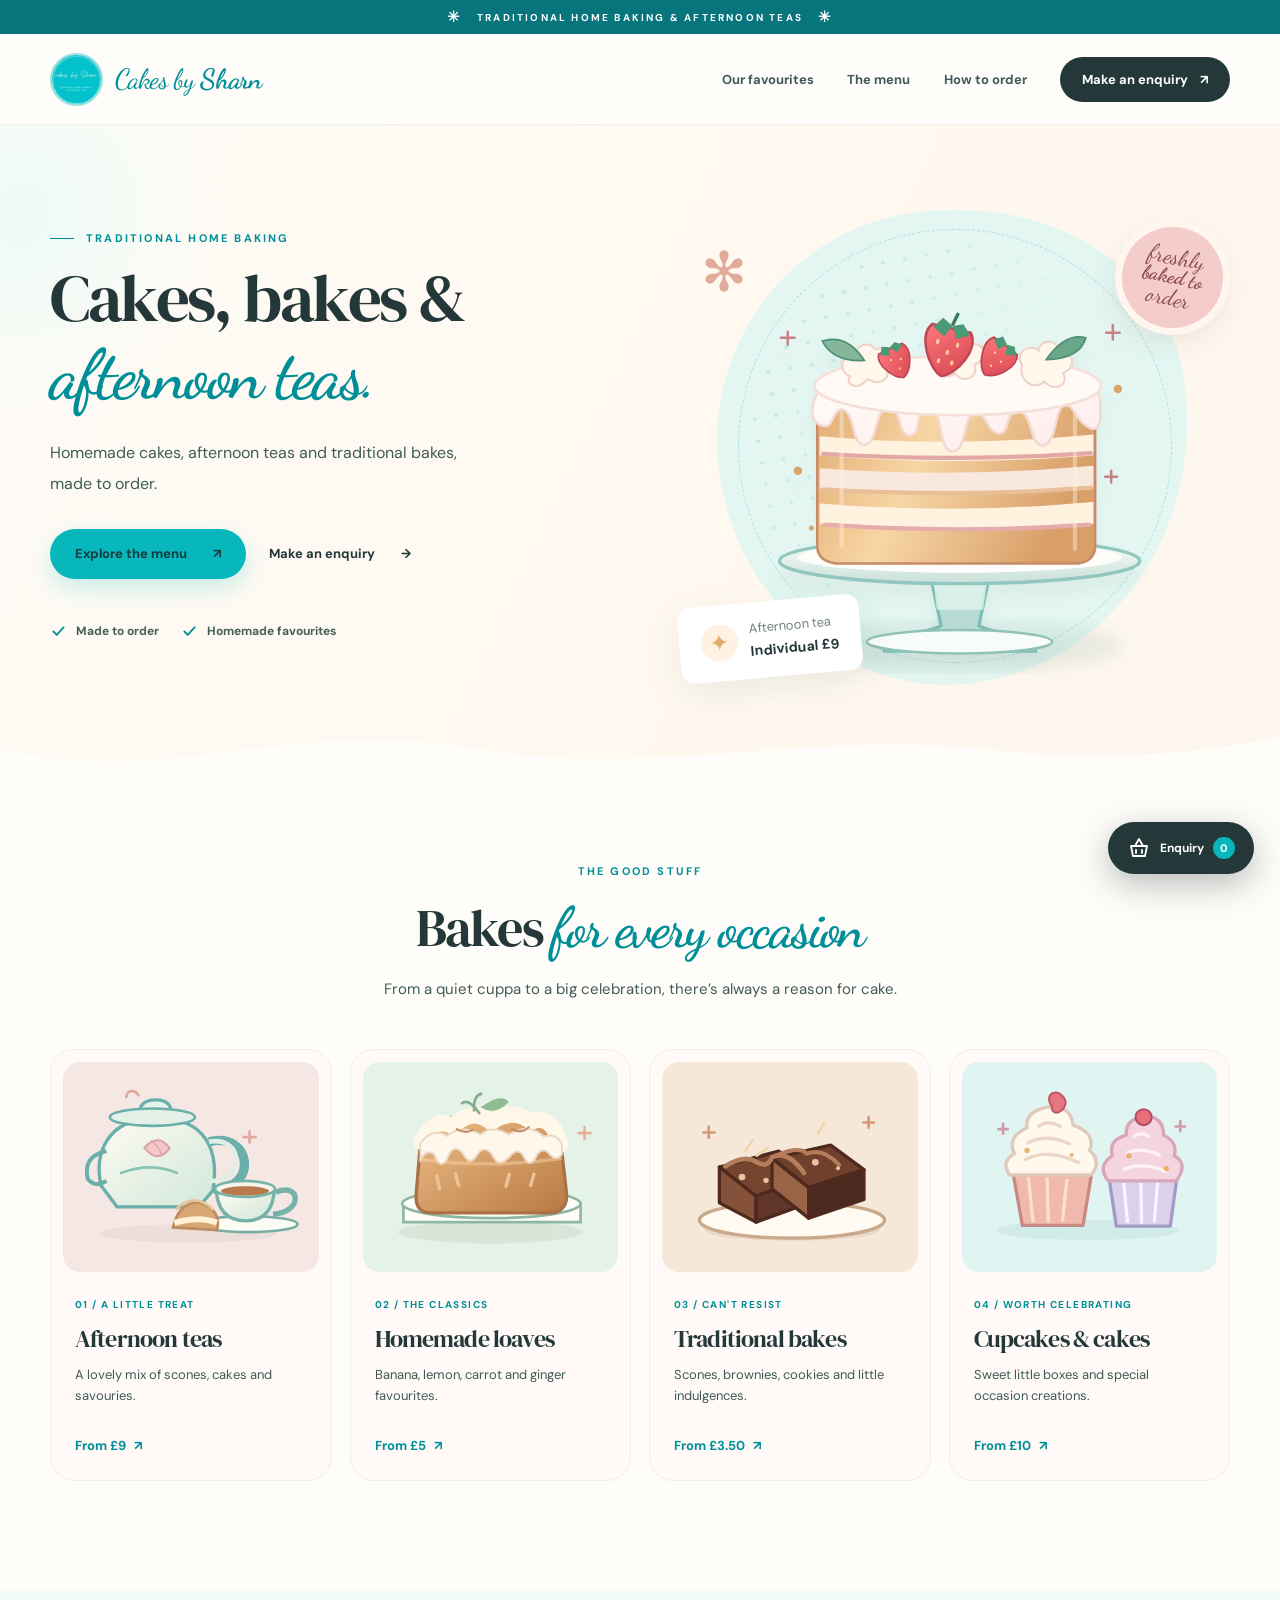
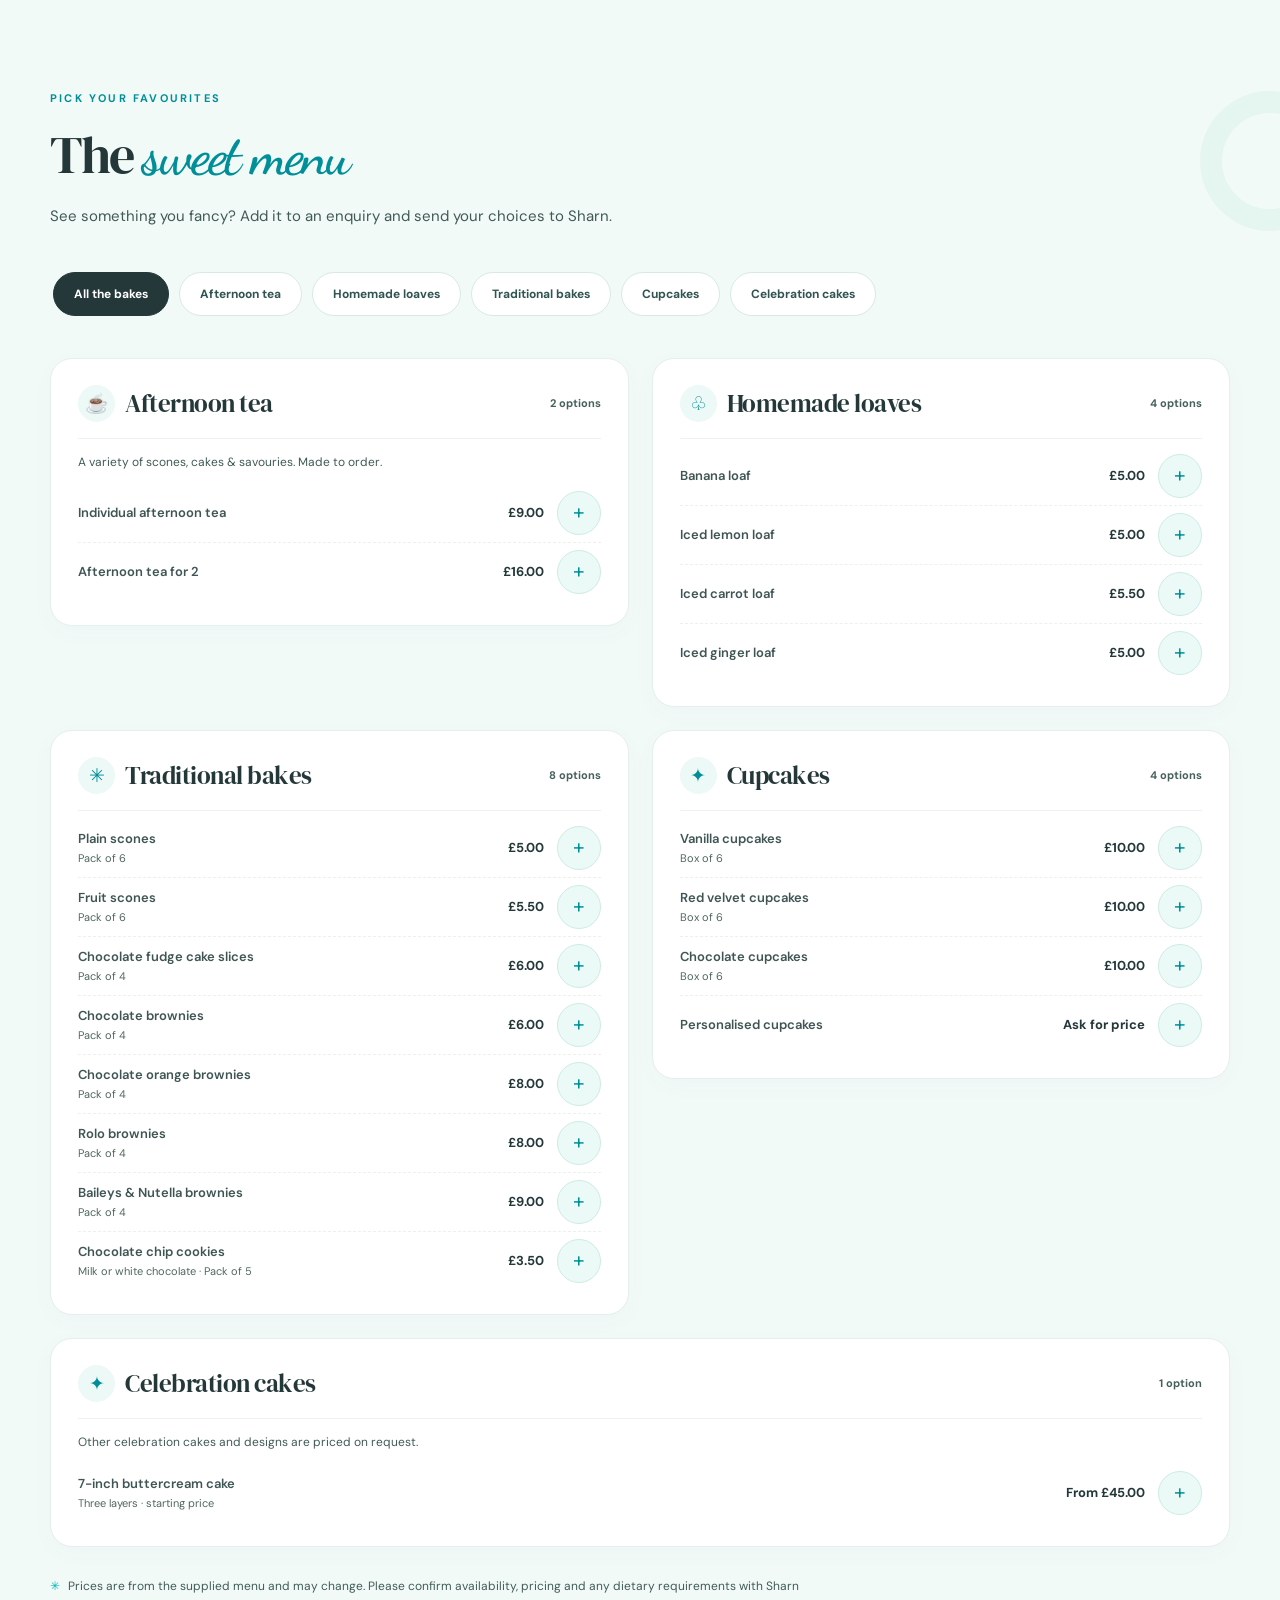
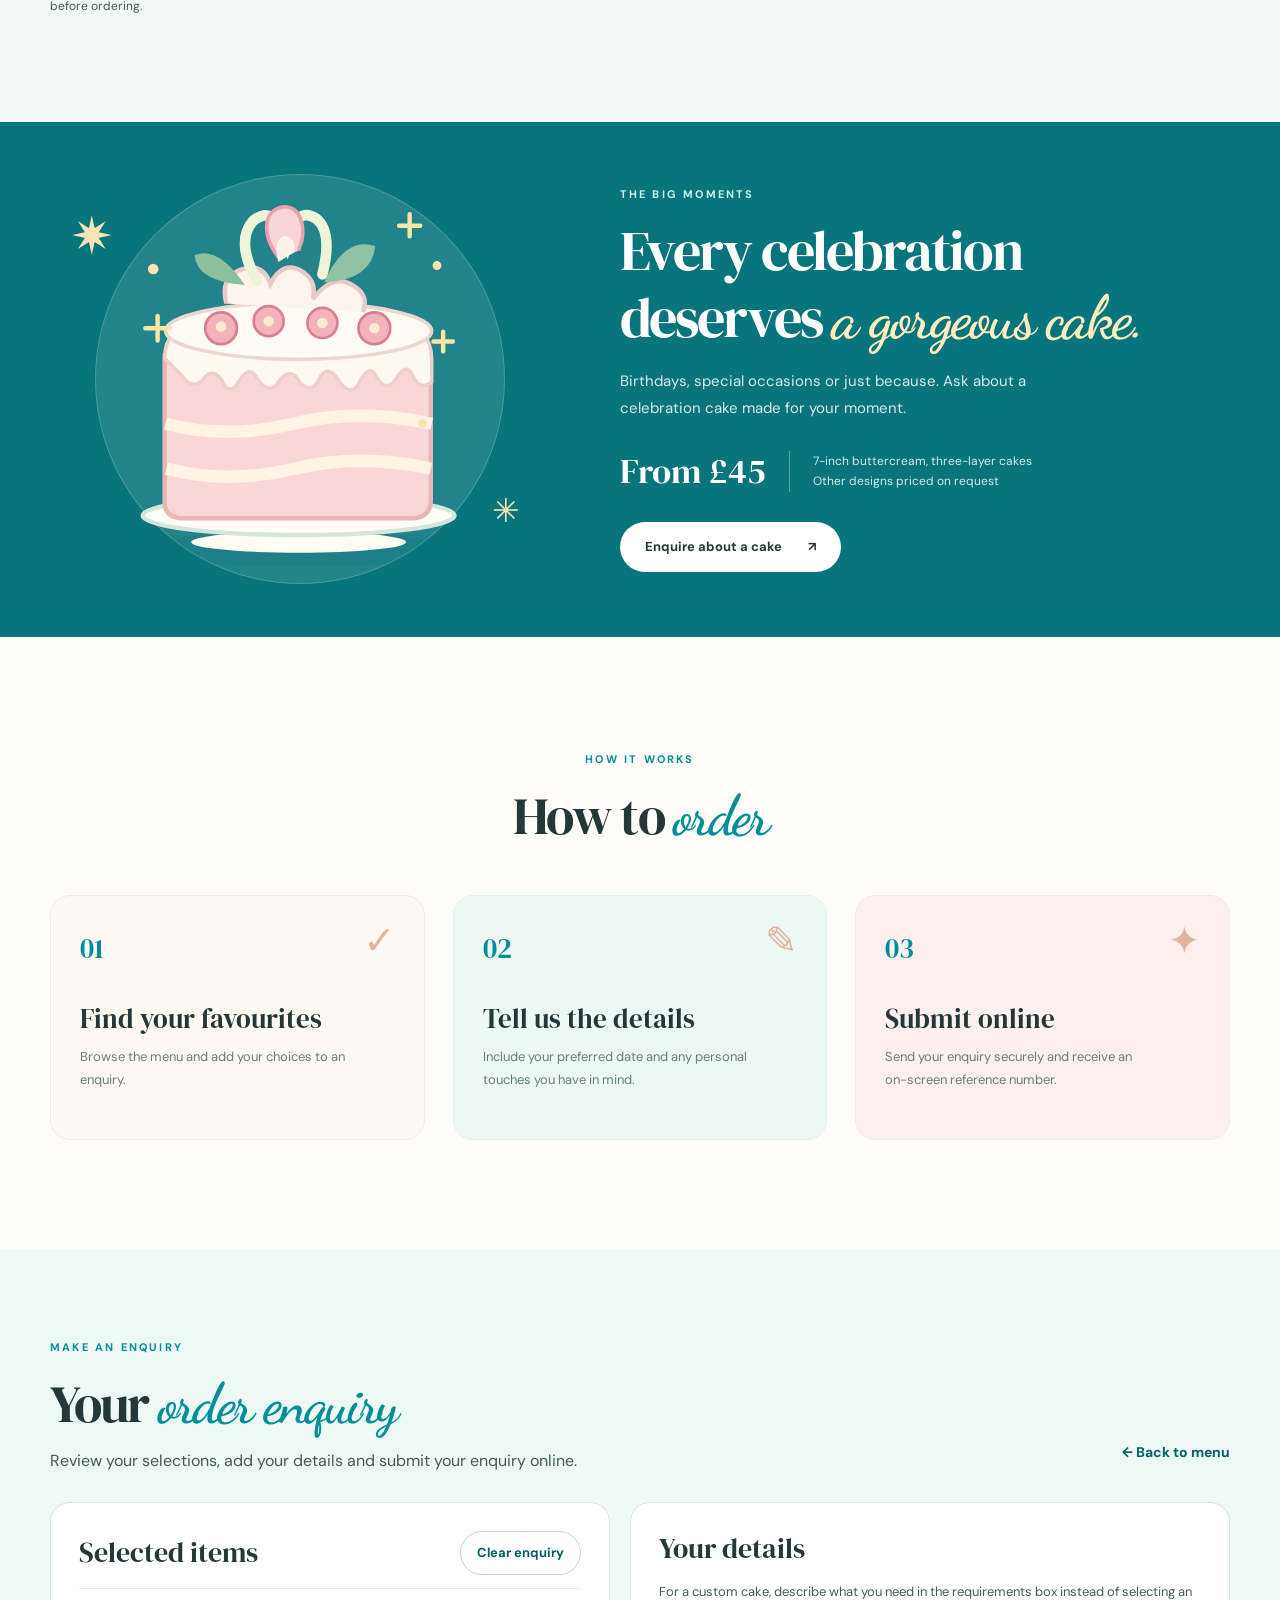
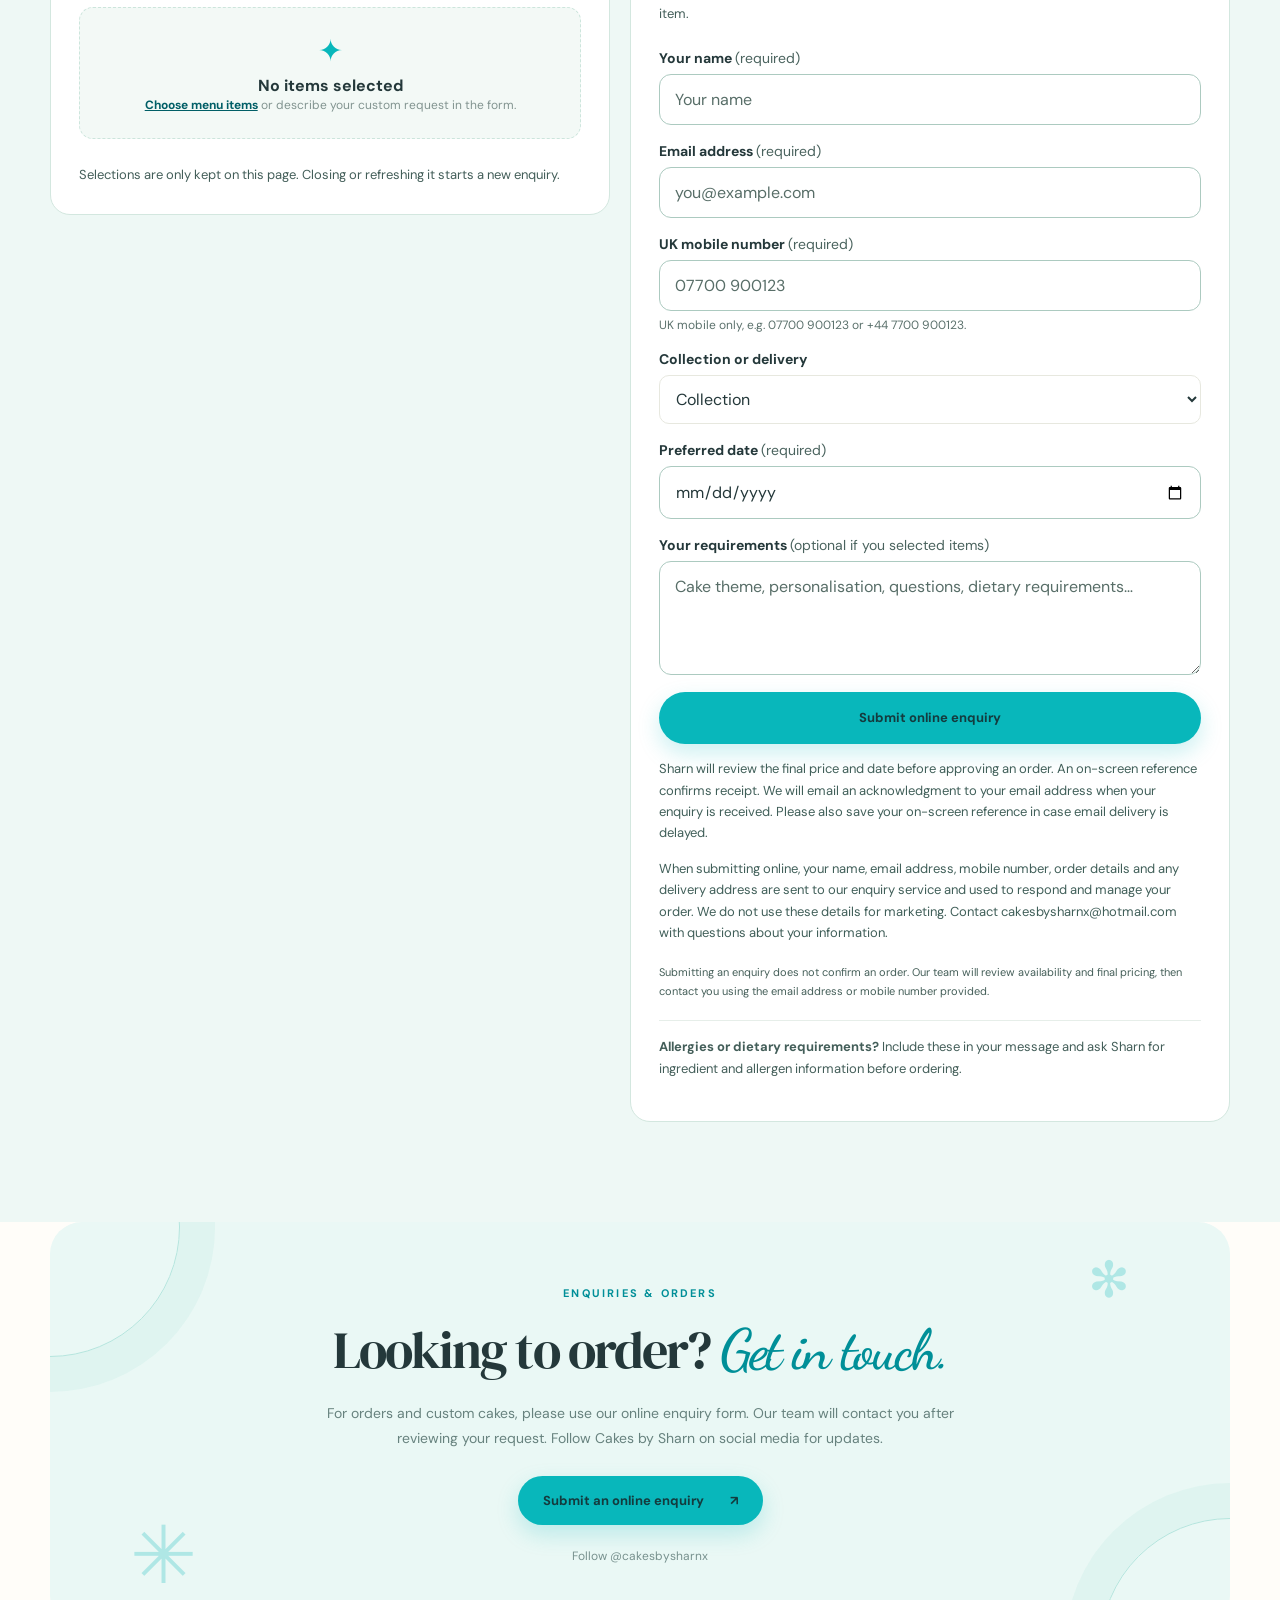
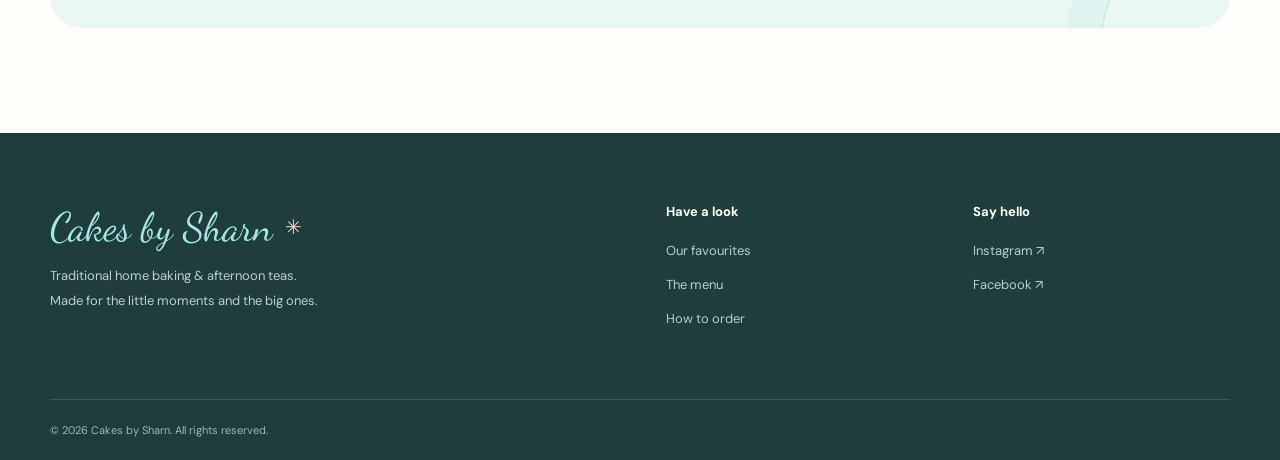
==== commit 05fe9785: "Update enquiry form copy for automated email acknowledgment" ====
--- a/index.html
+++ b/index.html
@@ -170,7 +170,7 @@
         <div class="form-field" id="delivery-address-field" hidden><label for="delivery-address">Delivery address</label><textarea id="delivery-address" name="deliveryAddress" rows="2" maxlength="500" placeholder="Address and postcode"></textarea></div>
         <div class="form-field"><label for="preferred-date">Preferred date <span>(required)</span></label><input id="preferred-date" name="preferredDate" type="date"></div>
         <div class="form-field"><label for="order-notes">Your requirements <span>(optional if you selected items)</span></label><textarea id="order-notes" name="notes" rows="4" placeholder="Cake theme, personalisation, questions, dietary requirements…"></textarea></div>
-        <div id="online-enquiry-panel" hidden><div class="enquiry-honeypot" aria-hidden="true"><label>Website <input id="enquiry-website" name="website" type="text" tabindex="-1" autocomplete="off"></label></div><button class="button button-primary enquiry-email" type="button" id="submit-online-enquiry">Submit online enquiry</button><p class="enquiry-email-help">Sharn will review the final price and date before approving an order. An on-screen reference confirms receipt. Please save your enquiry reference. Our team will contact you using the details provided until automatic email acknowledgements are enabled.</p><p class="enquiry-email-help">When submitting online, your name, email address, mobile number, order details and any delivery address are sent to our enquiry service and used to respond and manage your order. We do not use these details for marketing. Contact <a href="mailto:cakesbysharnx@hotmail.com">cakesbysharnx@hotmail.com</a> with questions about your information.</p><p id="online-enquiry-result" role="status" aria-live="polite"></p></div>
+        <div id="online-enquiry-panel" hidden><div class="enquiry-honeypot" aria-hidden="true"><label>Website <input id="enquiry-website" name="website" type="text" tabindex="-1" autocomplete="off"></label></div><button class="button button-primary enquiry-email" type="button" id="submit-online-enquiry">Submit online enquiry</button><p class="enquiry-email-help">Sharn will review the final price and date before approving an order. An on-screen reference confirms receipt. We will email an acknowledgment to your email address when your enquiry is received. Please also save your on-screen reference in case email delivery is delayed.</p><p class="enquiry-email-help">When submitting online, your name, email address, mobile number, order details and any delivery address are sent to our enquiry service and used to respond and manage your order. We do not use these details for marketing. Contact <a href="mailto:cakesbysharnx@hotmail.com">cakesbysharnx@hotmail.com</a> with questions about your information.</p><p id="online-enquiry-result" role="status" aria-live="polite"></p></div>
         <p class="drawer-note">Submitting an enquiry does not confirm an order. Our team will review availability and final pricing, then contact you using the email address or mobile number provided.</p>
       <p class="allergen-note"><strong>Allergies or dietary requirements?</strong> Include these in your message and ask Sharn for ingredient and allergen information before ordering.</p>
         </form>
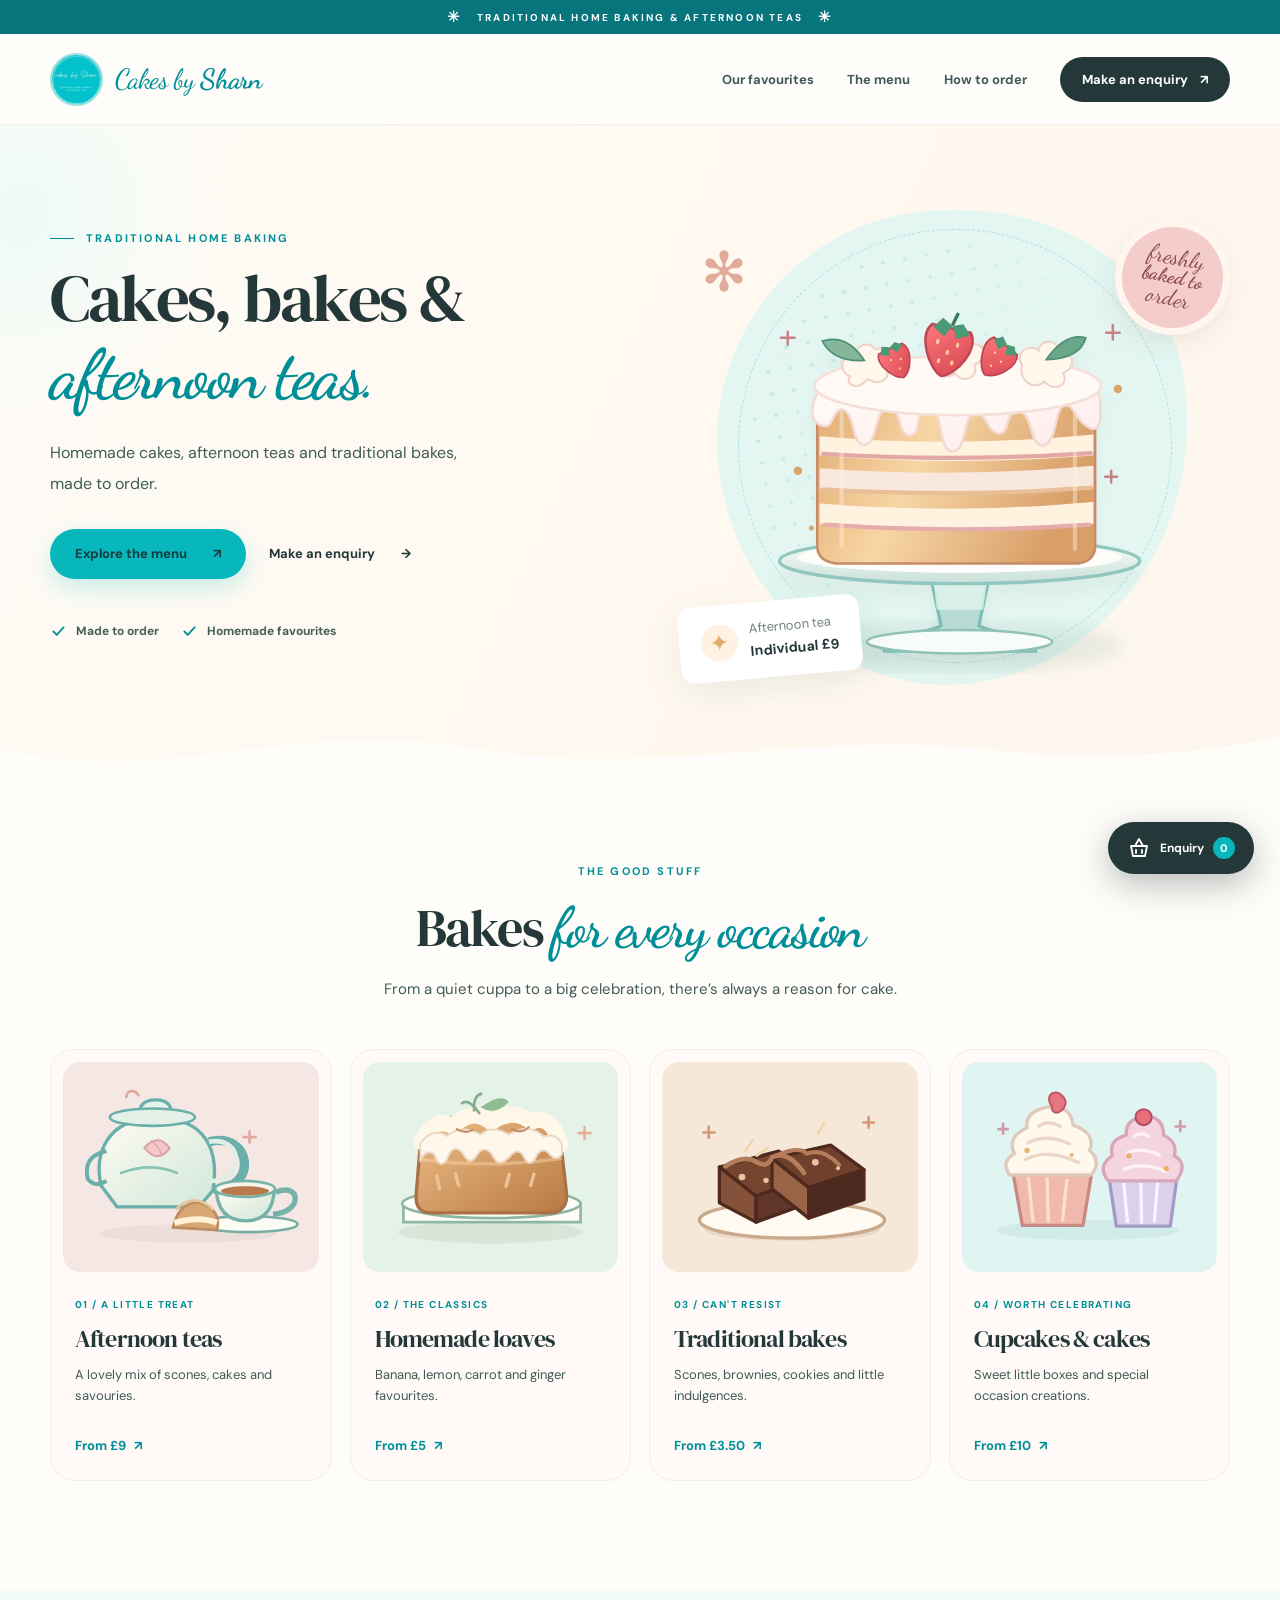
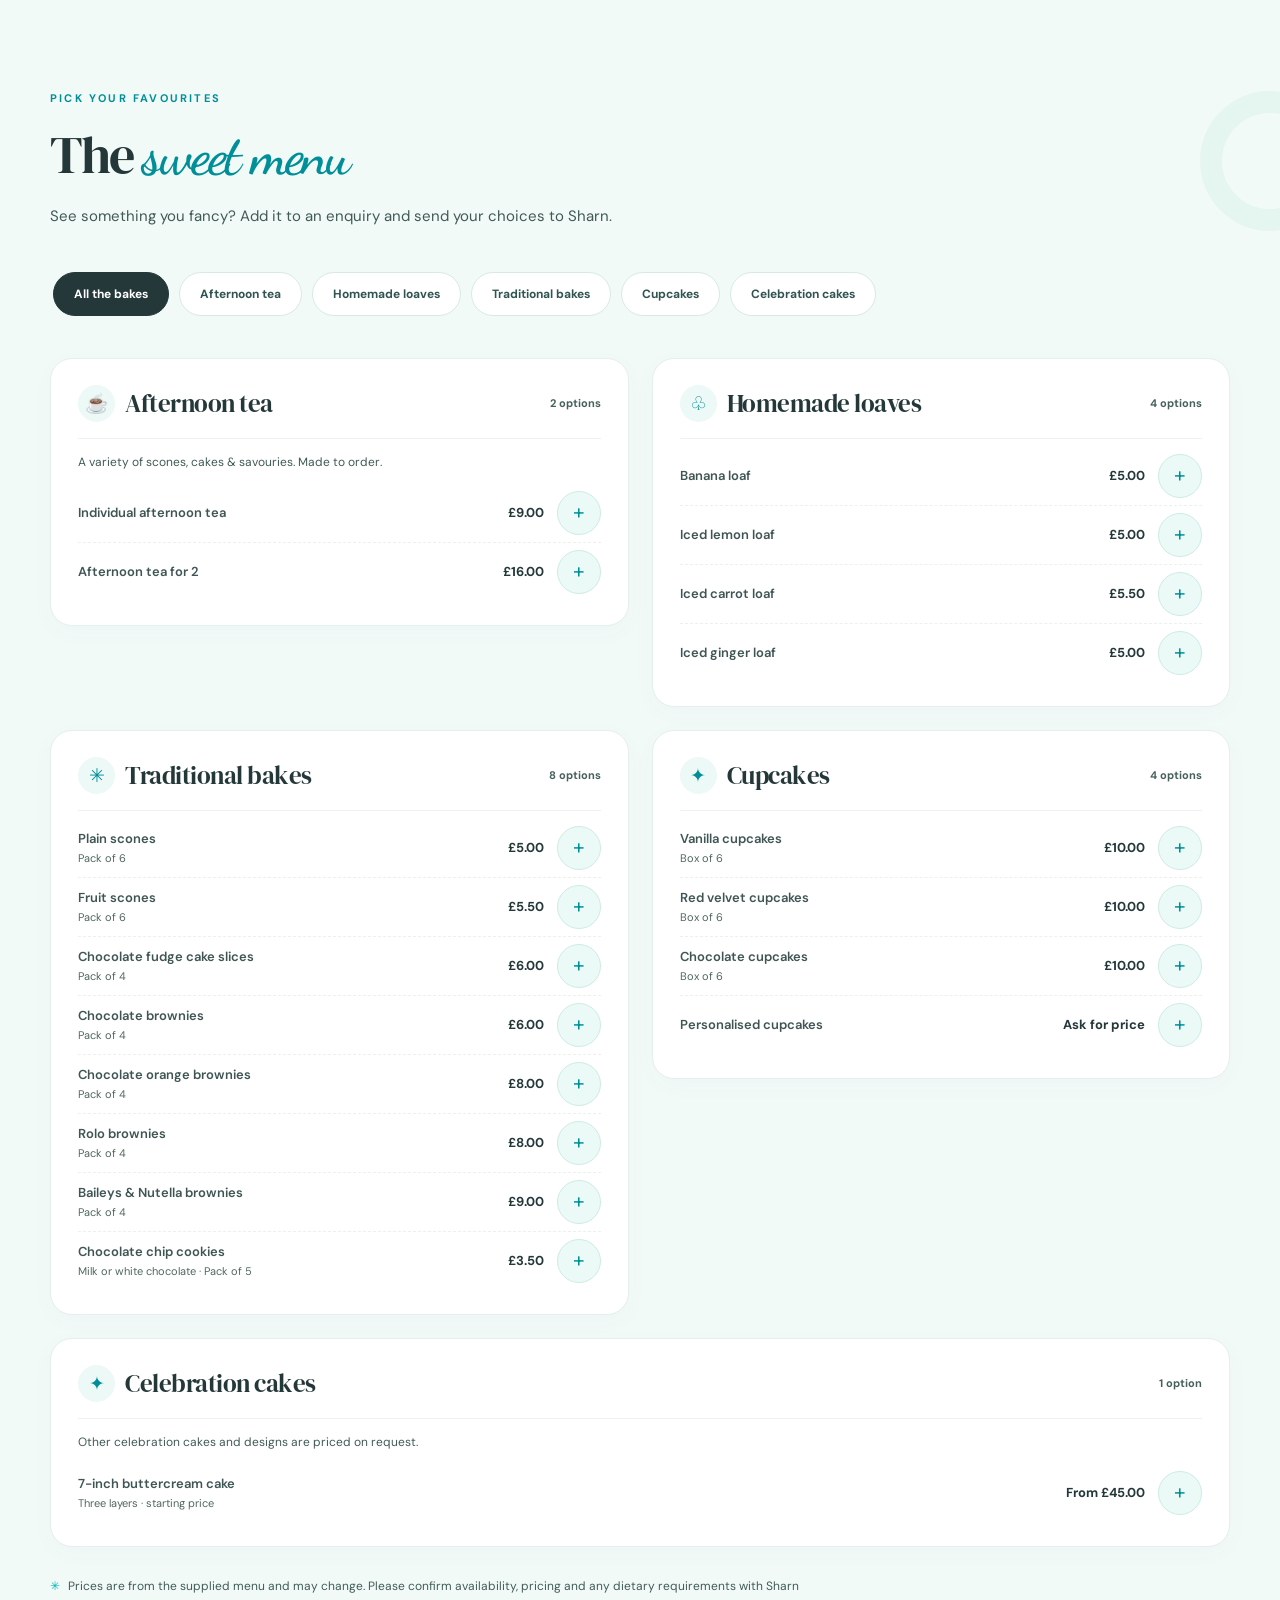
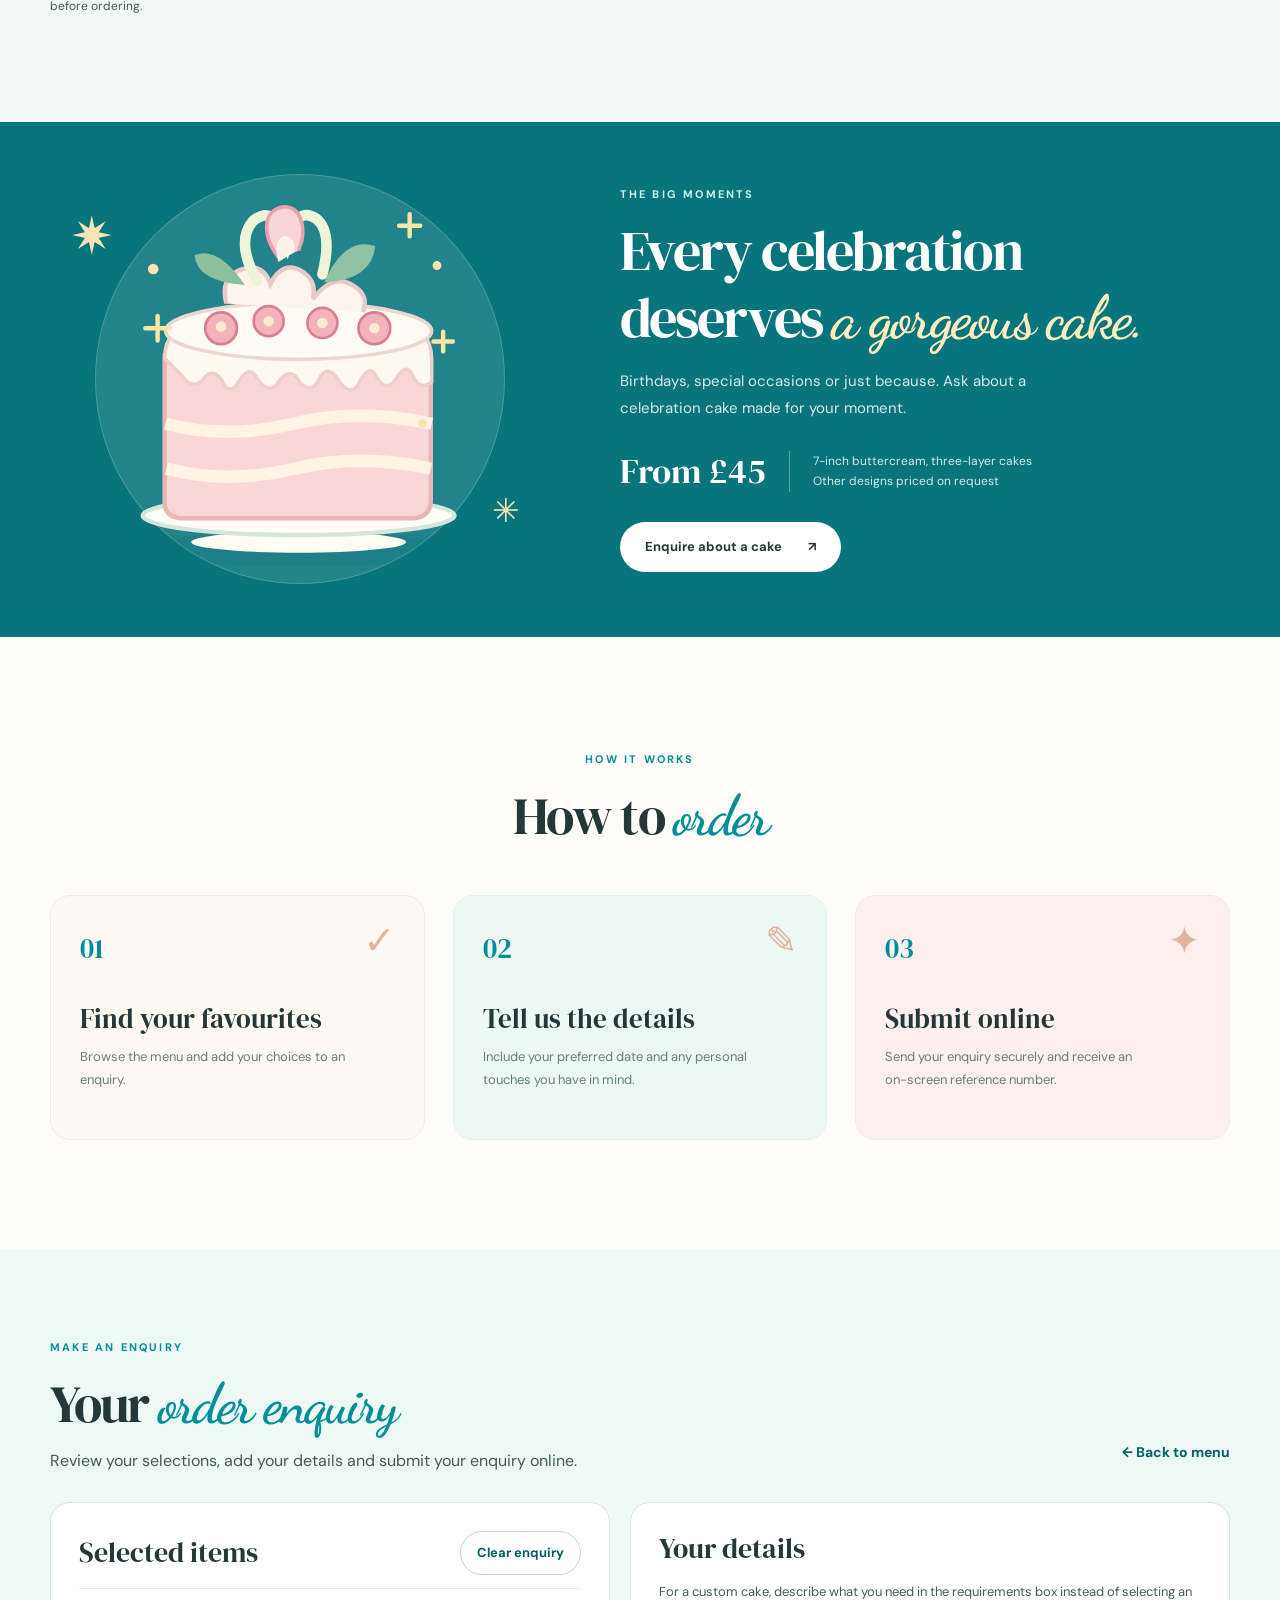
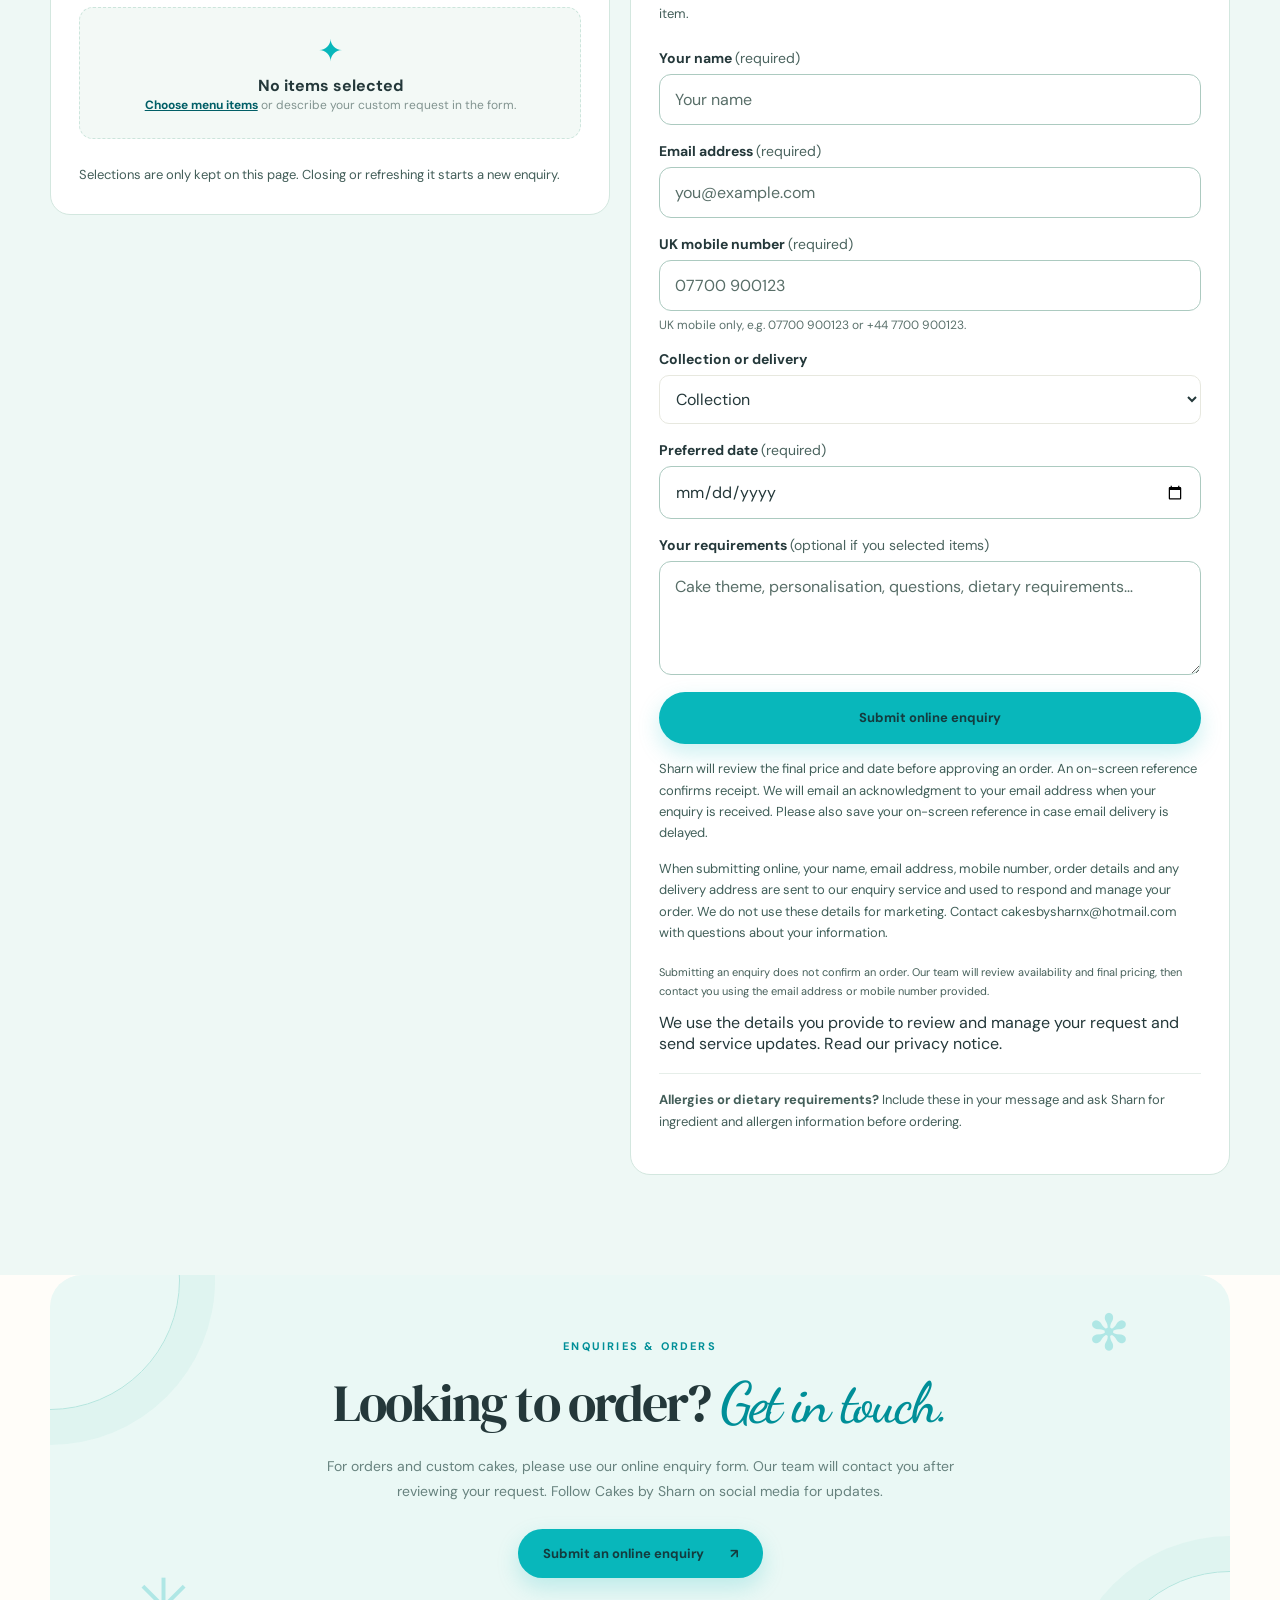
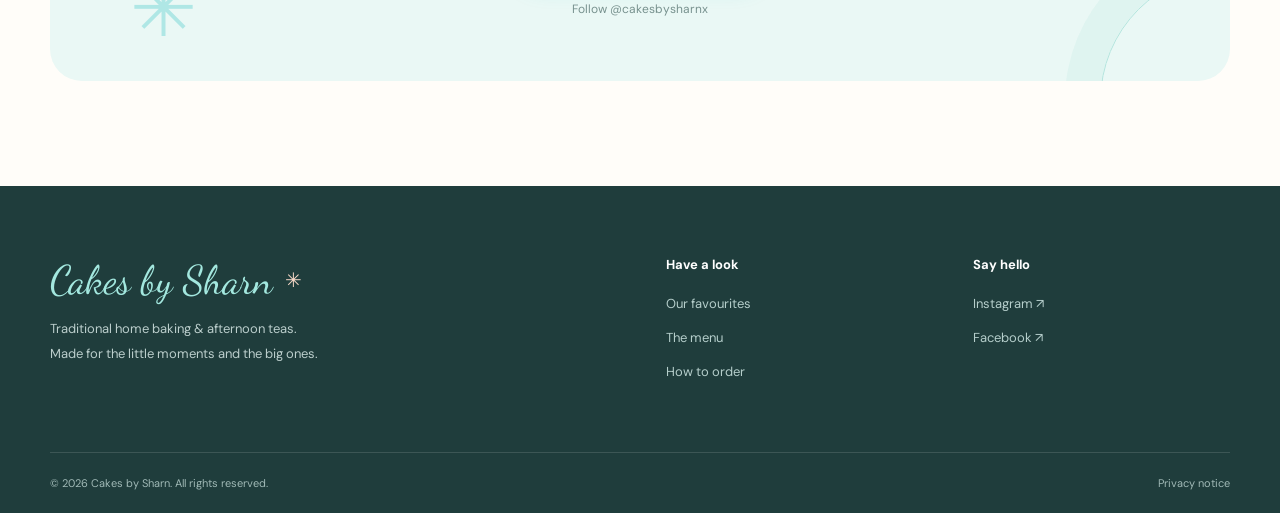
==== commit 0d84d36c: "Correct production canonical/OG links and add transparent privacy notice links" ====
--- a/index.html
+++ b/index.html
@@ -8,15 +8,15 @@
   <meta property="og:type" content="website">
   <meta property="og:title" content="Cakes by Sharn | Traditional Home Baking & Afternoon Teas">
   <meta property="og:description" content="Traditional home baking, afternoon teas and celebration cakes made to order. Browse the menu and submit an online enquiry.">
-  <meta property="og:image" content="https://deanderson96.github.io/CakesBySharn/assets/social-preview.png">
-  <meta property="og:url" content="https://deanderson96.github.io/CakesBySharn/">
-  <link rel="canonical" href="https://deanderson96.github.io/CakesBySharn/">
+  <meta property="og:image" content="https://www.cakesbysharn.co.uk/assets/social-preview.png">
+  <meta property="og:url" content="https://www.cakesbysharn.co.uk/">
+  <link rel="canonical" href="https://www.cakesbysharn.co.uk/">
   <title>Cakes by Sharn | Traditional Home Baking & Afternoon Teas</title>
   <link rel="icon" href="assets/favicon.svg" type="image/svg+xml">
   <link rel="preconnect" href="https://fonts.googleapis.com">
   <link rel="preconnect" href="https://fonts.gstatic.com" crossorigin>
   <link href="https://fonts.googleapis.com/css2?family=DM+Sans:wght@400;600;700&family=DM+Serif+Display&family=Dancing+Script:wght@600&display=swap" rel="stylesheet">
-  <link rel="stylesheet" href="styles.css?v=20261115c">
+  <link rel="stylesheet" href="styles.css?v=20261117readiness1">
   <script defer src="order-config.js?v=20261115a"></script>
   <script defer src="catalog.js?v=20261117a"></script>
   <script defer src="app.js?v=20261117a"></script>
@@ -172,6 +172,7 @@
         <div class="form-field"><label for="order-notes">Your requirements <span>(optional if you selected items)</span></label><textarea id="order-notes" name="notes" rows="4" placeholder="Cake theme, personalisation, questions, dietary requirements…"></textarea></div>
         <div id="online-enquiry-panel" hidden><div class="enquiry-honeypot" aria-hidden="true"><label>Website <input id="enquiry-website" name="website" type="text" tabindex="-1" autocomplete="off"></label></div><button class="button button-primary enquiry-email" type="button" id="submit-online-enquiry">Submit online enquiry</button><p class="enquiry-email-help">Sharn will review the final price and date before approving an order. An on-screen reference confirms receipt. We will email an acknowledgment to your email address when your enquiry is received. Please also save your on-screen reference in case email delivery is delayed.</p><p class="enquiry-email-help">When submitting online, your name, email address, mobile number, order details and any delivery address are sent to our enquiry service and used to respond and manage your order. We do not use these details for marketing. Contact <a href="mailto:cakesbysharnx@hotmail.com">cakesbysharnx@hotmail.com</a> with questions about your information.</p><p id="online-enquiry-result" role="status" aria-live="polite"></p></div>
         <p class="drawer-note">Submitting an enquiry does not confirm an order. Our team will review availability and final pricing, then contact you using the email address or mobile number provided.</p>
+        <p class="enquiry-privacy-note">We use the details you provide to review and manage your request and send service updates. Read our <a href="privacy.html">privacy notice</a>.</p>
       <p class="allergen-note"><strong>Allergies or dietary requirements?</strong> Include these in your message and ask Sharn for ingredient and allergen information before ordering.</p>
         </form>
           </div>
@@ -202,7 +203,7 @@
       <div class="footer-nav"><strong>Have a look</strong><a href="#favourites">Our favourites</a><a href="#menu">The menu</a><a href="#how-to-order">How to order</a></div>
       <div class="footer-nav"><strong>Say hello</strong><a href="https://www.instagram.com/cakesbysharnx/" target="_blank" rel="noopener noreferrer">Instagram ↗</a><a href="https://www.facebook.com/cakesbysharnx/" target="_blank" rel="noopener noreferrer">Facebook ↗</a></div>
     </div>
-    <div class="container footer-bottom"><span>© <span id="year">2026</span> Cakes by Sharn. All rights reserved.</span></div>
+    <div class="container footer-bottom"><span>© <span id="year">2026</span> Cakes by Sharn. All rights reserved.</span><a href="privacy.html">Privacy notice</a></div>
   </footer>
 
   <a class="basket-fab" id="basket-trigger" href="#enquiry" aria-label="View your order enquiry">
--- a/styles.css
+++ b/styles.css
@@ -777,3 +777,8 @@
 .admin-order-payment-form .button{min-height:42px}
 @media(max-width:850px){.admin-expense-form,.admin-order-payment-form{grid-template-columns:repeat(2,minmax(0,1fr))}}
 @media(max-width:530px){.admin-expense-form,.admin-order-payment-form{grid-template-columns:1fr}}
+
+/* Operational warning, shown only after administrator MFA and role verification. */
+.admin-email-warning { margin:18px 0 24px; padding:16px 20px; border:1px solid #bd7c2c; border-left:5px solid #b76c18; border-radius:12px; background:#fff7e8; color:#663b10; line-height:1.6; }
+.admin-email-warning strong { display:block; font-size:16px; margin-bottom:5px; }
+.admin-email-warning[hidden] { display:none!important; }
